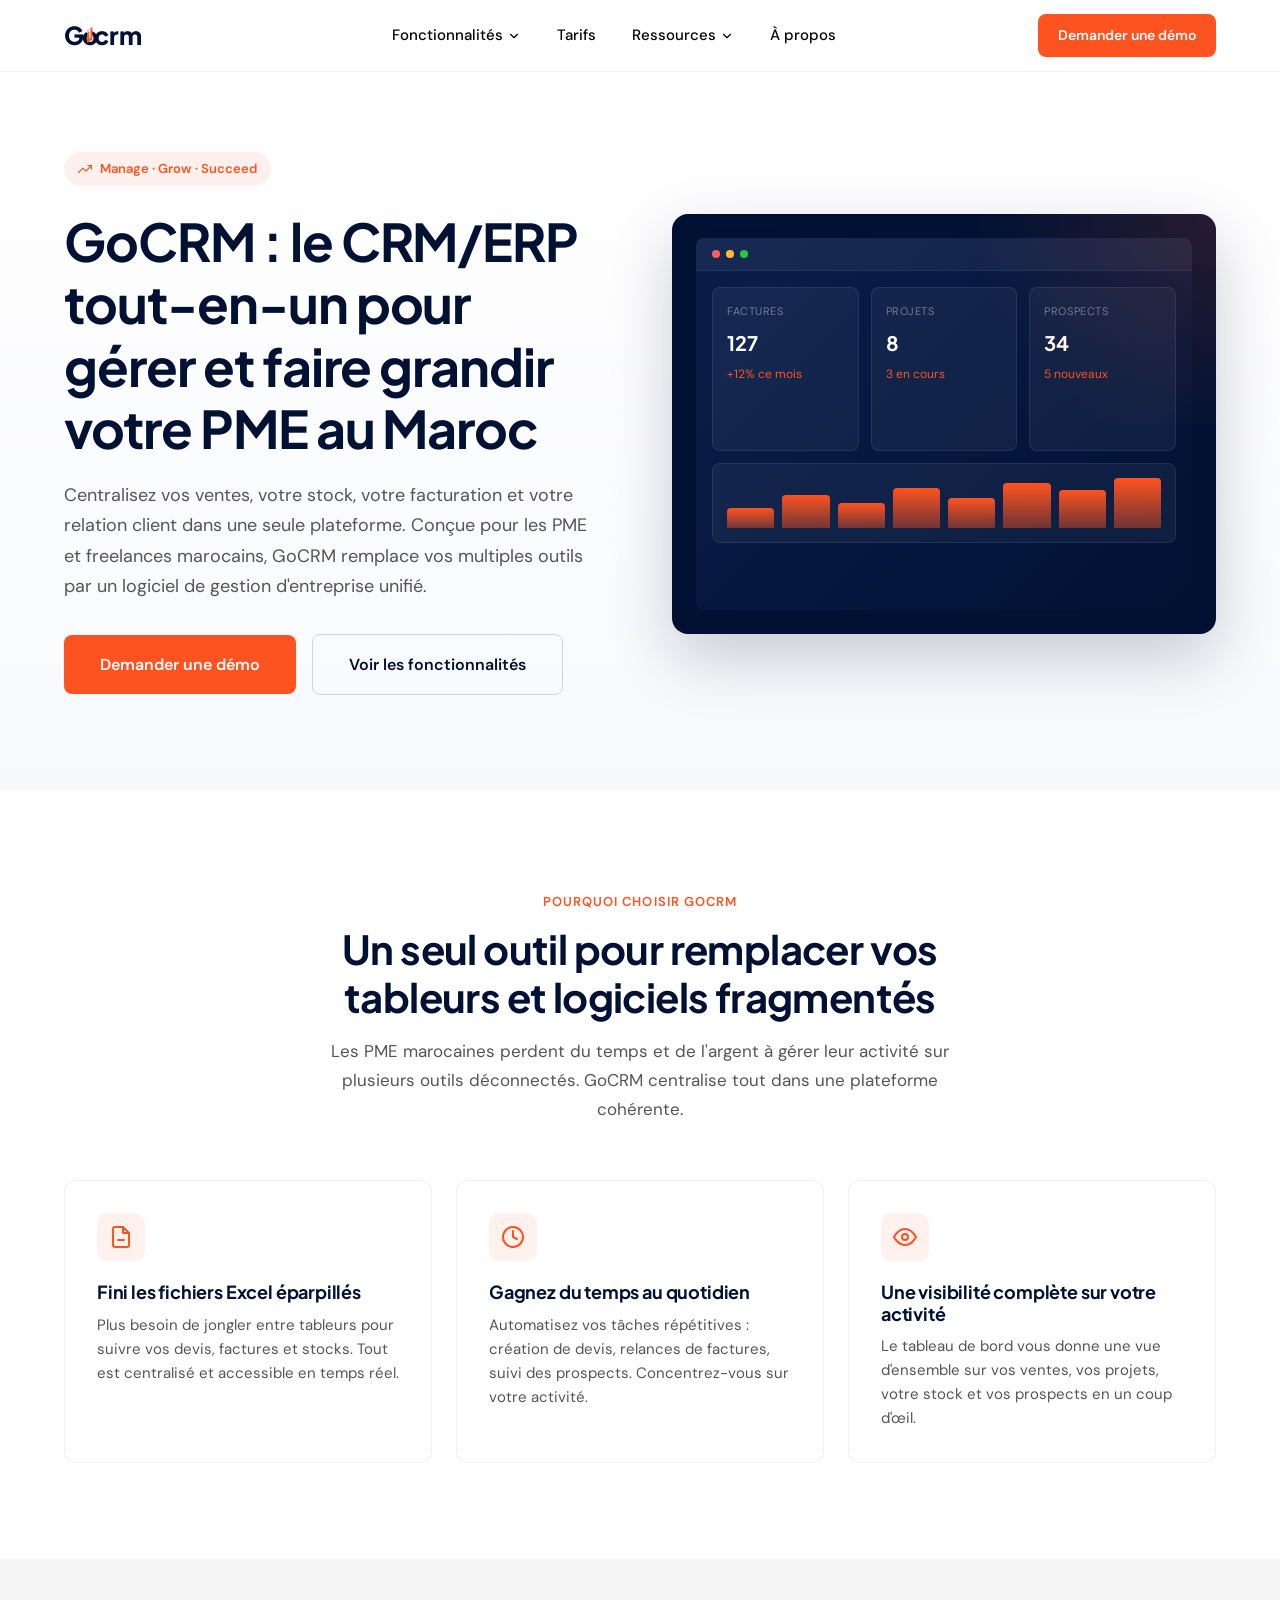
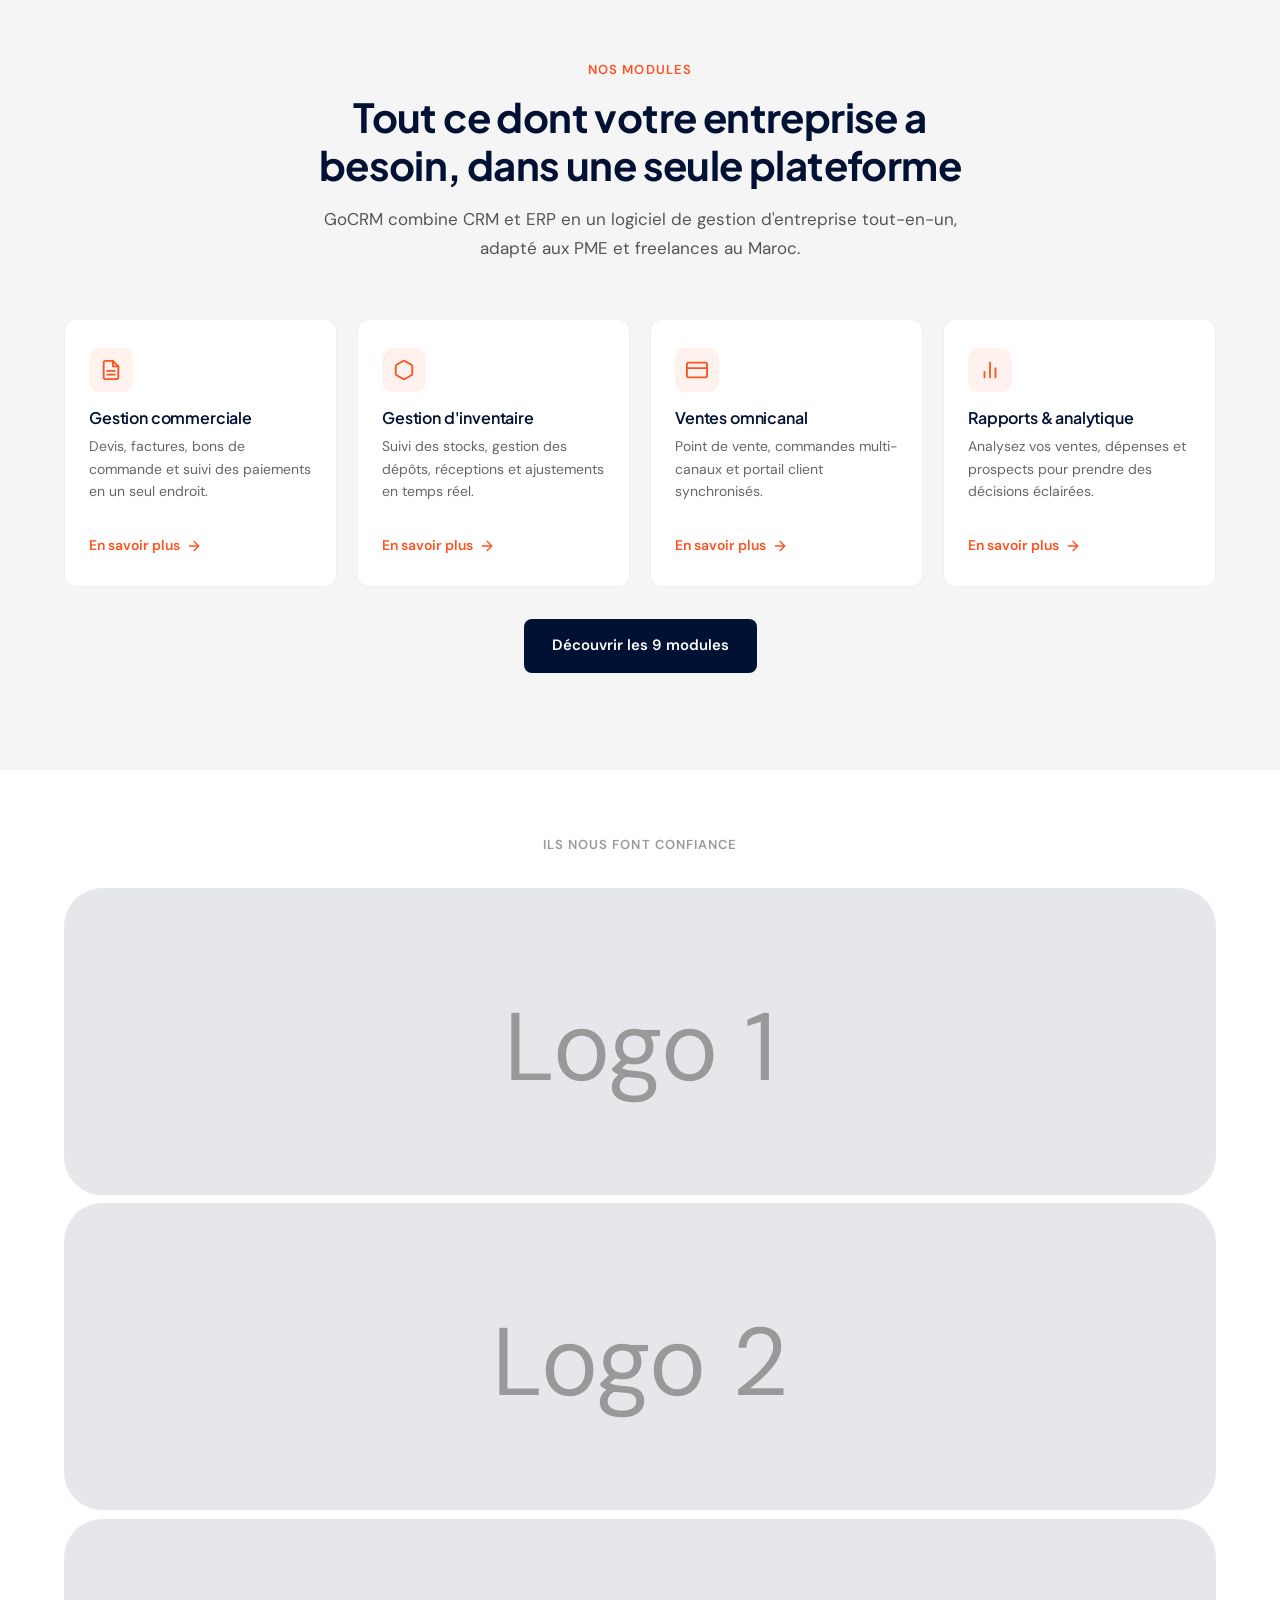
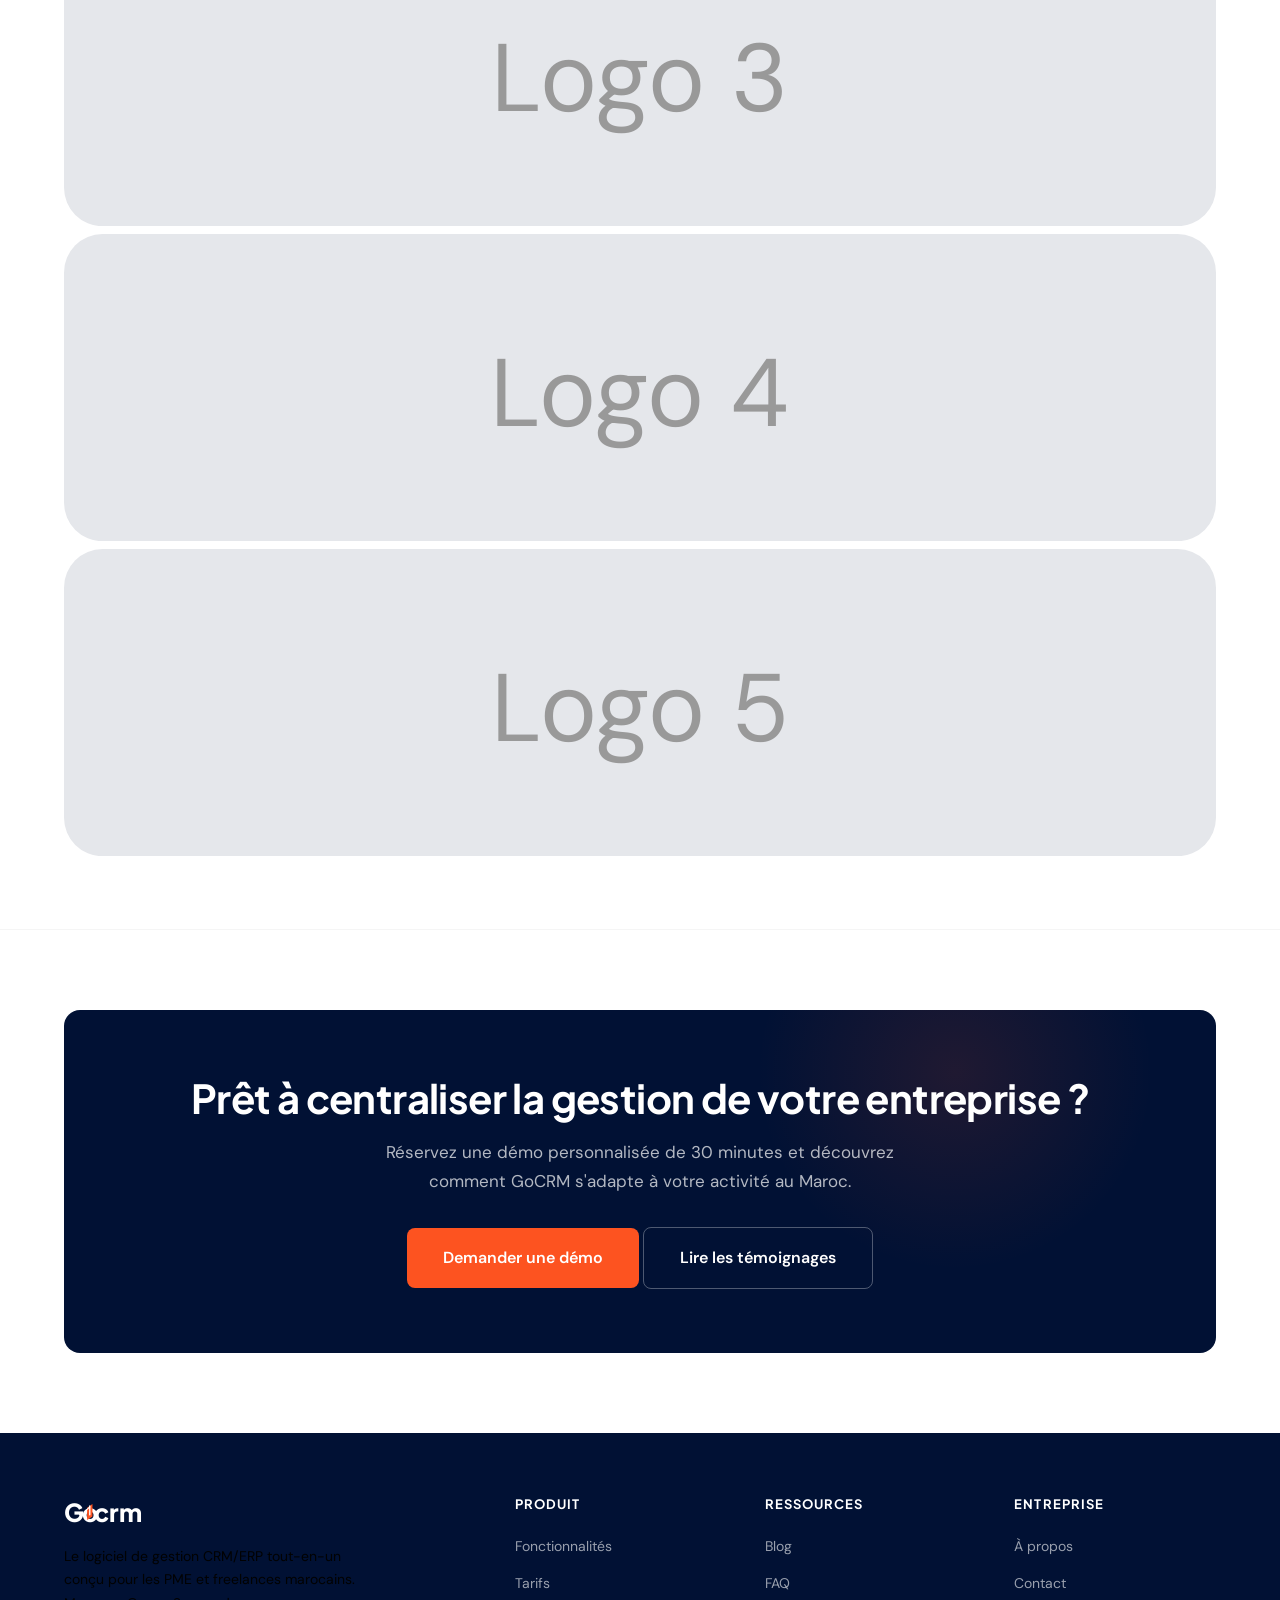
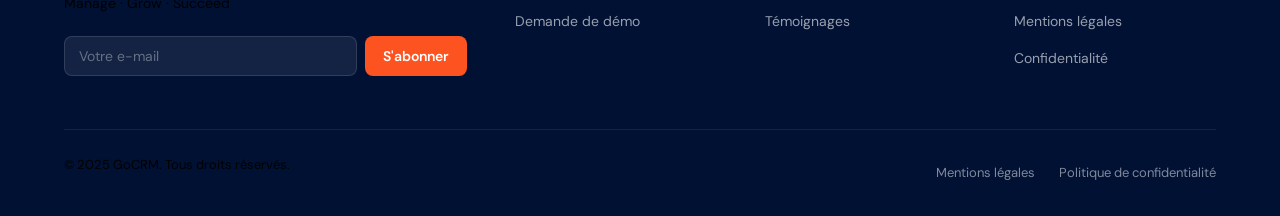
==== index.html @ c7e44ee4 "Create index.html" ====
<!DOCTYPE html>
<html lang="fr">
<head>
  <meta charset="UTF-8">
  <meta name="viewport" content="width=device-width, initial-scale=1.0">
  <title>GoCRM – Logiciel de gestion CRM/ERP tout-en-un pour PME au Maroc</title>
  <meta name="description" content="Centralisez ventes, stock, facturation et relation client avec GoCRM, la plateforme de gestion tout-en-un pensée pour les PME marocaines. Demandez votre démo.">
  <link rel="canonical" href="/">
  <link rel="preconnect" href="https://fonts.googleapis.com">
  <link rel="preconnect" href="https://fonts.gstatic.com" crossorigin>
  <link href="https://fonts.googleapis.com/css2?family=DM+Sans:ital,opsz,wght@0,9..40,300;0,9..40,400;0,9..40,500;0,9..40,600;0,9..40,700;1,9..40,400&family=Plus+Jakarta+Sans:wght@500;600;700;800&display=swap" rel="stylesheet">
  <link rel="stylesheet" href="style.css">
</head>
<body>

  <!-- Header -->
  <header class="header">
    <div class="container header__inner">
      <a href="index.html" class="header__logo" aria-label="GoCRM Accueil">
        <svg xmlns="http://www.w3.org/2000/svg" viewBox="0 0 160 36" fill="none" height="32">
          <text x="0" y="28" font-family="Plus Jakarta Sans, sans-serif" font-weight="800" font-size="28" fill="#011134">G</text>
          <text x="20" y="28" font-family="Plus Jakarta Sans, sans-serif" font-weight="800" font-size="28" fill="#011134">o</text>
          <path d="M26 12 L32 8 L32 22 L26 26 Z" fill="#FD5320"/>
          <path d="M29 10 L29 20" stroke="#ffffff" stroke-width="1.5" stroke-linecap="round"/>
          <path d="M26 14 L29 11" stroke="#ffffff" stroke-width="1.2" stroke-linecap="round"/>
          <text x="34" y="28" font-family="Plus Jakarta Sans, sans-serif" font-weight="800" font-size="28" fill="#011134">crm</text>
        </svg>
      </a>

      <nav class="header__nav" aria-label="Navigation principale">
        <div class="header__nav-item">
          <a href="fonctionnalites/index.html" class="header__nav-link">
            Fonctionnalités
            <svg xmlns="http://www.w3.org/2000/svg" viewBox="0 0 24 24" fill="none" stroke="currentColor" stroke-width="2" stroke-linecap="round" stroke-linejoin="round"><path d="M6 9l6 6 6-6"/></svg>
          </a>
          <div class="mega-menu">
            <div class="mega-menu__grid">
              <a href="fonctionnalites/tableau-de-bord.html" class="mega-menu__link">
                <div class="mega-menu__icon"><svg xmlns="http://www.w3.org/2000/svg" viewBox="0 0 24 24" fill="none" stroke="currentColor" stroke-width="2" stroke-linecap="round" stroke-linejoin="round"><rect x="3" y="3" width="7" height="7"/><rect x="14" y="3" width="7" height="7"/><rect x="3" y="14" width="7" height="7"/><rect x="14" y="14" width="7" height="7"/></svg></div>
                <div class="mega-menu__text"><strong>Tableau de bord</strong><span>Pilotez votre activité en temps réel</span></div>
              </a>
              <a href="fonctionnalites/gestion-commerciale.html" class="mega-menu__link">
                <div class="mega-menu__icon"><svg xmlns="http://www.w3.org/2000/svg" viewBox="0 0 24 24" fill="none" stroke="currentColor" stroke-width="2" stroke-linecap="round" stroke-linejoin="round"><path d="M14 2H6a2 2 0 0 0-2 2v16a2 2 0 0 0 2 2h12a2 2 0 0 0 2-2V8z"/><polyline points="14 2 14 8 20 8"/><line x1="16" y1="13" x2="8" y2="13"/><line x1="16" y1="17" x2="8" y2="17"/></svg></div>
                <div class="mega-menu__text"><strong>Gestion commerciale</strong><span>Devis, factures, bons de commande</span></div>
              </a>
              <a href="fonctionnalites/clients-abonnements.html" class="mega-menu__link">
                <div class="mega-menu__icon"><svg xmlns="http://www.w3.org/2000/svg" viewBox="0 0 24 24" fill="none" stroke="currentColor" stroke-width="2" stroke-linecap="round" stroke-linejoin="round"><path d="M17 21v-2a4 4 0 0 0-4-4H5a4 4 0 0 0-4 4v2"/><circle cx="9" cy="7" r="4"/><path d="M23 21v-2a4 4 0 0 0-3-3.87"/><path d="M16 3.13a4 4 0 0 1 0 7.75"/></svg></div>
                <div class="mega-menu__text"><strong>Clients & abonnements</strong><span>Fiches clients, contrats, récurrent</span></div>
              </a>
              <a href="fonctionnalites/projets-taches.html" class="mega-menu__link">
                <div class="mega-menu__icon"><svg xmlns="http://www.w3.org/2000/svg" viewBox="0 0 24 24" fill="none" stroke="currentColor" stroke-width="2" stroke-linecap="round" stroke-linejoin="round"><path d="M2 3h6a4 4 0 0 1 4 4v14a3 3 0 0 0-3-3H2z"/><path d="M22 3h-6a4 4 0 0 0-4 4v14a3 3 0 0 1 3-3h7z"/></svg></div>
                <div class="mega-menu__text"><strong>Projets & tâches</strong><span>Suivi d'avancement et attribution</span></div>
              </a>
              <a href="fonctionnalites/gestion-affiliation.html" class="mega-menu__link">
                <div class="mega-menu__icon"><svg xmlns="http://www.w3.org/2000/svg" viewBox="0 0 24 24" fill="none" stroke="currentColor" stroke-width="2" stroke-linecap="round" stroke-linejoin="round"><circle cx="12" cy="12" r="10"/><line x1="2" y1="12" x2="22" y2="12"/><path d="M12 2a15.3 15.3 0 0 1 4 10 15.3 15.3 0 0 1-4 10 15.3 15.3 0 0 1-4-10 15.3 15.3 0 0 1 4-10z"/></svg></div>
                <div class="mega-menu__text"><strong>Gestion affiliation</strong><span>Affiliés, commissions, paiements</span></div>
              </a>
              <a href="fonctionnalites/ventes-omnicanal.html" class="mega-menu__link">
                <div class="mega-menu__icon"><svg xmlns="http://www.w3.org/2000/svg" viewBox="0 0 24 24" fill="none" stroke="currentColor" stroke-width="2" stroke-linecap="round" stroke-linejoin="round"><rect x="1" y="4" width="22" height="16" rx="2" ry="2"/><line x1="1" y1="10" x2="23" y2="10"/></svg></div>
                <div class="mega-menu__text"><strong>Ventes omnicanal</strong><span>POS, portail client, commandes</span></div>
              </a>
              <a href="fonctionnalites/gestion-inventaire.html" class="mega-menu__link">
                <div class="mega-menu__icon"><svg xmlns="http://www.w3.org/2000/svg" viewBox="0 0 24 24" fill="none" stroke="currentColor" stroke-width="2" stroke-linecap="round" stroke-linejoin="round"><path d="M21 16V8a2 2 0 0 0-1-1.73l-7-4a2 2 0 0 0-2 0l-7 4A2 2 0 0 0 3 8v8a2 2 0 0 0 1 1.73l7 4a2 2 0 0 0 2 0l7-4A2 2 0 0 0 21 16z"/><polyline points="3.27 6.96 12 12.01 20.73 6.96"/><line x1="12" y1="22.08" x2="12" y2="12"/></svg></div>
                <div class="mega-menu__text"><strong>Gestion d'inventaire</strong><span>Stock, dépôts, réceptions</span></div>
              </a>
              <a href="fonctionnalites/rapports-analytique.html" class="mega-menu__link">
                <div class="mega-menu__icon"><svg xmlns="http://www.w3.org/2000/svg" viewBox="0 0 24 24" fill="none" stroke="currentColor" stroke-width="2" stroke-linecap="round" stroke-linejoin="round"><line x1="18" y1="20" x2="18" y2="10"/><line x1="12" y1="20" x2="12" y2="4"/><line x1="6" y1="20" x2="6" y2="14"/></svg></div>
                <div class="mega-menu__text"><strong>Rapports & analytique</strong><span>Ventes, dépenses, prospects</span></div>
              </a>
              <a href="fonctionnalites/support-prospects.html" class="mega-menu__link" style="grid-column: 1 / -1;">
                <div class="mega-menu__icon"><svg xmlns="http://www.w3.org/2000/svg" viewBox="0 0 24 24" fill="none" stroke="currentColor" stroke-width="2" stroke-linecap="round" stroke-linejoin="round"><path d="M21 15a2 2 0 0 1-2 2H7l-4 4V5a2 2 0 0 1 2-2h14a2 2 0 0 1 2 2z"/></svg></div>
                <div class="mega-menu__text"><strong>Support & prospects</strong><span>Leads, demandes de devis, tickets support</span></div>
              </a>
            </div>
            <div class="mega-menu__footer">
              <a href="fonctionnalites/index.html" class="btn btn--outline btn--sm">Voir toutes les fonctionnalités</a>
            </div>
          </div>
        </div>

        <a href="tarifs.html" class="header__nav-link">Tarifs</a>

        <div class="header__nav-item">
          <a href="blog/index.html" class="header__nav-link">
            Ressources
            <svg xmlns="http://www.w3.org/2000/svg" viewBox="0 0 24 24" fill="none" stroke="currentColor" stroke-width="2" stroke-linecap="round" stroke-linejoin="round"><path d="M6 9l6 6 6-6"/></svg>
          </a>
          <div class="dropdown-menu">
            <a href="blog/index.html" class="dropdown-menu__link">Blog</a>
            <a href="faq.html" class="dropdown-menu__link">FAQ</a>
            <a href="temoignages.html" class="dropdown-menu__link">Témoignages</a>
          </div>
        </div>

        <a href="a-propos.html" class="header__nav-link">À propos</a>
      </nav>

      <a href="demande-demo.html" class="btn btn--primary btn--sm header__cta">Demander une démo</a>

      <button class="mobile-toggle" aria-label="Ouvrir le menu">
        <svg xmlns="http://www.w3.org/2000/svg" width="24" height="24" viewBox="0 0 24 24" fill="none" stroke="currentColor" stroke-width="2" stroke-linecap="round" stroke-linejoin="round"><line x1="3" y1="6" x2="21" y2="6"/><line x1="3" y1="12" x2="21" y2="12"/><line x1="3" y1="18" x2="21" y2="18"/></svg>
      </button>
    </div>

    <!-- Mobile Menu -->
    <div class="mobile-menu">
      <a href="fonctionnalites/index.html" class="mobile-menu__link" data-submenu="mobile-fonctionnalites">
        Fonctionnalités
        <svg xmlns="http://www.w3.org/2000/svg" viewBox="0 0 24 24" fill="none" stroke="currentColor" stroke-width="2" stroke-linecap="round" stroke-linejoin="round"><path d="M6 9l6 6 6-6"/></svg>
      </a>
      <div class="mobile-submenu" id="mobile-fonctionnalites">
        <a href="fonctionnalites/tableau-de-bord.html" class="mobile-submenu__link">Tableau de bord</a>
        <a href="fonctionnalites/gestion-commerciale.html" class="mobile-submenu__link">Gestion commerciale</a>
        <a href="fonctionnalites/clients-abonnements.html" class="mobile-submenu__link">Clients & abonnements</a>
        <a href="fonctionnalites/projets-taches.html" class="mobile-submenu__link">Projets & tâches</a>
        <a href="fonctionnalites/gestion-affiliation.html" class="mobile-submenu__link">Gestion affiliation</a>
        <a href="fonctionnalites/ventes-omnicanal.html" class="mobile-submenu__link">Ventes omnicanal</a>
        <a href="fonctionnalites/gestion-inventaire.html" class="mobile-submenu__link">Gestion d'inventaire</a>
        <a href="fonctionnalites/rapports-analytique.html" class="mobile-submenu__link">Rapports & analytique</a>
        <a href="fonctionnalites/support-prospects.html" class="mobile-submenu__link">Support & prospects</a>
      </div>
      <a href="tarifs.html" class="mobile-menu__link">Tarifs</a>
      <a href="blog/index.html" class="mobile-menu__link">Blog</a>
      <a href="faq.html" class="mobile-menu__link">FAQ</a>
      <a href="temoignages.html" class="mobile-menu__link">Témoignages</a>
      <a href="a-propos.html" class="mobile-menu__link">À propos</a>
      <a href="contact.html" class="mobile-menu__link">Contact</a>
      <div class="mobile-menu__cta">
        <a href="demande-demo.html" class="btn btn--primary btn--lg" style="width:100%;">Demander une démo</a>
      </div>
    </div>
  </header>

  <main>
    <!-- Hero -->
    <section class="hero">
      <div class="container hero__inner">
        <div class="hero__content">
          <div class="hero__badge">
            <svg xmlns="http://www.w3.org/2000/svg" viewBox="0 0 24 24" fill="none" stroke="currentColor" stroke-width="2" stroke-linecap="round" stroke-linejoin="round"><polyline points="23 6 13.5 15.5 8.5 10.5 1 18"/><polyline points="17 6 23 6 23 12"/></svg>
            Manage · Grow · Succeed
          </div>
          <h1 class="hero__title">GoCRM : le CRM/ERP tout-en-un pour gérer et faire grandir votre PME au Maroc</h1>
          <p class="hero__desc">Centralisez vos ventes, votre stock, votre facturation et votre relation client dans une seule plateforme. Conçue pour les PME et freelances marocains, GoCRM remplace vos multiples outils par un logiciel de gestion d'entreprise unifié.</p>
          <div class="hero__actions">
            <a href="demande-demo.html" class="btn btn--primary btn--lg">Demander une démo</a>
            <a href="fonctionnalites/index.html" class="btn btn--outline btn--lg">Voir les fonctionnalités</a>
          </div>
        </div>
        <div class="hero__visual">
          <div class="hero__image-wrapper">
            <div class="hero__mockup">
              <div class="hero__mockup-bar">
                <span class="hero__mockup-dot"></span>
                <span class="hero__mockup-dot"></span>
                <span class="hero__mockup-dot"></span>
              </div>
              <div class="hero__mockup-content">
                <div class="hero__mockup-card">
                  <div class="hero__mockup-card-label">Factures</div>
                  <div class="hero__mockup-card-value">127</div>
                  <div class="hero__mockup-card-sub">+12% ce mois</div>
                </div>
                <div class="hero__mockup-card">
                  <div class="hero__mockup-card-label">Projets</div>
                  <div class="hero__mockup-card-value">8</div>
                  <div class="hero__mockup-card-sub">3 en cours</div>
                </div>
                <div class="hero__mockup-card">
                  <div class="hero__mockup-card-label">Prospects</div>
                  <div class="hero__mockup-card-value">34</div>
                  <div class="hero__mockup-card-sub">5 nouveaux</div>
                </div>
                <div class="hero__mockup-bar-chart">
                  <div class="hero__mockup-bar-item" style="height:40%"></div>
                  <div class="hero__mockup-bar-item" style="height:65%"></div>
                  <div class="hero__mockup-bar-item" style="height:50%"></div>
                  <div class="hero__mockup-bar-item" style="height:80%"></div>
                  <div class="hero__mockup-bar-item" style="height:60%"></div>
                  <div class="hero__mockup-bar-item" style="height:90%"></div>
                  <div class="hero__mockup-bar-item" style="height:75%"></div>
                  <div class="hero__mockup-bar-item" style="height:100%"></div>
                </div>
              </div>
            </div>
          </div>
        </div>
      </div>
    </section>

    <!-- Problèmes résolus -->
    <section class="problems section">
      <div class="container">
        <div class="section__header section__header--center">
          <span class="section__label">Pourquoi choisir GoCRM</span>
          <h2 class="section__title">Un seul outil pour remplacer vos tableurs et logiciels fragmentés</h2>
          <p class="section__desc">Les PME marocaines perdent du temps et de l'argent à gérer leur activité sur plusieurs outils déconnectés. GoCRM centralise tout dans une plateforme cohérente.</p>
        </div>
        <div class="problems__grid">
          <div class="problem-card">
            <div class="problem-card__icon">
              <svg xmlns="http://www.w3.org/2000/svg" viewBox="0 0 24 24" fill="none" stroke="currentColor" stroke-width="2" stroke-linecap="round" stroke-linejoin="round"><path d="M14 2H6a2 2 0 0 0-2 2v16a2 2 0 0 0 2 2h12a2 2 0 0 0 2-2V8z"/><polyline points="14 2 14 8 20 8"/><line x1="9" y1="15" x2="15" y2="15"/></svg>
            </div>
            <h3 class="problem-card__title">Fini les fichiers Excel éparpillés</h3>
            <p class="problem-card__text">Plus besoin de jongler entre tableurs pour suivre vos devis, factures et stocks. Tout est centralisé et accessible en temps réel.</p>
          </div>
          <div class="problem-card">
            <div class="problem-card__icon">
              <svg xmlns="http://www.w3.org/2000/svg" viewBox="0 0 24 24" fill="none" stroke="currentColor" stroke-width="2" stroke-linecap="round" stroke-linejoin="round"><circle cx="12" cy="12" r="10"/><polyline points="12 6 12 12 16 14"/></svg>
            </div>
            <h3 class="problem-card__title">Gagnez du temps au quotidien</h3>
            <p class="problem-card__text">Automatisez vos tâches répétitives : création de devis, relances de factures, suivi des prospects. Concentrez-vous sur votre activité.</p>
          </div>
          <div class="problem-card">
            <div class="problem-card__icon">
              <svg xmlns="http://www.w3.org/2000/svg" viewBox="0 0 24 24" fill="none" stroke="currentColor" stroke-width="2" stroke-linecap="round" stroke-linejoin="round"><path d="M1 12s4-8 11-8 11 8 11 8-4 8-11 8-11-8-11-8z"/><circle cx="12" cy="12" r="3"/></svg>
            </div>
            <h3 class="problem-card__title">Une visibilité complète sur votre activité</h3>
            <p class="problem-card__text">Le tableau de bord vous donne une vue d'ensemble sur vos ventes, vos projets, votre stock et vos prospects en un coup d'œil.</p>
          </div>
        </div>
      </div>
    </section>

    <!-- Modules en un coup d'œil -->
    <section class="section section--alt">
      <div class="container">
        <div class="section__header section__header--center">
          <span class="section__label">Nos modules</span>
          <h2 class="section__title">Tout ce dont votre entreprise a besoin, dans une seule plateforme</h2>
          <p class="section__desc">GoCRM combine CRM et ERP en un logiciel de gestion d'entreprise tout-en-un, adapté aux PME et freelances au Maroc.</p>
        </div>
        <div class="modules-preview__grid">
          <a href="fonctionnalites/gestion-commerciale.html" class="module-card">
            <div class="module-card__icon">
              <svg xmlns="http://www.w3.org/2000/svg" viewBox="0 0 24 24" fill="none" stroke="currentColor" stroke-width="2" stroke-linecap="round" stroke-linejoin="round"><path d="M14 2H6a2 2 0 0 0-2 2v16a2 2 0 0 0 2 2h12a2 2 0 0 0 2-2V8z"/><polyline points="14 2 14 8 20 8"/><line x1="16" y1="13" x2="8" y2="13"/><line x1="16" y1="17" x2="8" y2="17"/></svg>
            </div>
            <h3 class="module-card__title">Gestion commerciale</h3>
            <p class="module-card__text">Devis, factures, bons de commande et suivi des paiements en un seul endroit.</p>
            <span class="module-card__link">En savoir plus <svg xmlns="http://www.w3.org/2000/svg" viewBox="0 0 24 24" fill="none" stroke="currentColor" stroke-width="2" stroke-linecap="round" stroke-linejoin="round"><line x1="5" y1="12" x2="19" y2="12"/><polyline points="12 5 19 12 12 19"/></svg></span>
          </a>
          <a href="fonctionnalites/gestion-inventaire.html" class="module-card">
            <div class="module-card__icon">
              <svg xmlns="http://www.w3.org/2000/svg" viewBox="0 0 24 24" fill="none" stroke="currentColor" stroke-width="2" stroke-linecap="round" stroke-linejoin="round"><path d="M21 16V8a2 2 0 0 0-1-1.73l-7-4a2 2 0 0 0-2 0l-7 4A2 2 0 0 0 3 8v8a2 2 0 0 0 1 1.73l7 4a2 2 0 0 0 2 0l7-4A2 2 0 0 0 21 16z"/></svg>
            </div>
            <h3 class="module-card__title">Gestion d'inventaire</h3>
            <p class="module-card__text">Suivi des stocks, gestion des dépôts, réceptions et ajustements en temps réel.</p>
            <span class="module-card__link">En savoir plus <svg xmlns="http://www.w3.org/2000/svg" viewBox="0 0 24 24" fill="none" stroke="currentColor" stroke-width="2" stroke-linecap="round" stroke-linejoin="round"><line x1="5" y1="12" x2="19" y2="12"/><polyline points="12 5 19 12 12 19"/></svg></span>
          </a>
          <a href="fonctionnalites/ventes-omnicanal.html" class="module-card">
            <div class="module-card__icon">
              <svg xmlns="http://www.w3.org/2000/svg" viewBox="0 0 24 24" fill="none" stroke="currentColor" stroke-width="2" stroke-linecap="round" stroke-linejoin="round"><rect x="1" y="4" width="22" height="16" rx="2" ry="2"/><line x1="1" y1="10" x2="23" y2="10"/></svg>
            </div>
            <h3 class="module-card__title">Ventes omnicanal</h3>
            <p class="module-card__text">Point de vente, commandes multi-canaux et portail client synchronisés.</p>
            <span class="module-card__link">En savoir plus <svg xmlns="http://www.w3.org/2000/svg" viewBox="0 0 24 24" fill="none" stroke="currentColor" stroke-width="2" stroke-linecap="round" stroke-linejoin="round"><line x1="5" y1="12" x2="19" y2="12"/><polyline points="12 5 19 12 12 19"/></svg></span>
          </a>
          <a href="fonctionnalites/rapports-analytique.html" class="module-card">
            <div class="module-card__icon">
              <svg xmlns="http://www.w3.org/2000/svg" viewBox="0 0 24 24" fill="none" stroke="currentColor" stroke-width="2" stroke-linecap="round" stroke-linejoin="round"><line x1="18" y1="20" x2="18" y2="10"/><line x1="12" y1="20" x2="12" y2="4"/><line x1="6" y1="20" x2="6" y2="14"/></svg>
            </div>
            <h3 class="module-card__title">Rapports & analytique</h3>
            <p class="module-card__text">Analysez vos ventes, dépenses et prospects pour prendre des décisions éclairées.</p>
            <span class="module-card__link">En savoir plus <svg xmlns="http://www.w3.org/2000/svg" viewBox="0 0 24 24" fill="none" stroke="currentColor" stroke-width="2" stroke-linecap="round" stroke-linejoin="round"><line x1="5" y1="12" x2="19" y2="12"/><polyline points="12 5 19 12 12 19"/></svg></span>
          </a>
        </div>
        <div class="text-center mt-32">
          <a href="fonctionnalites/index.html" class="btn btn--secondary">Découvrir les 9 modules</a>
        </div>
      </div>
    </section>

    <!-- Preuve sociale -->
    <!-- ATTENTION : Logos clients à remplacer par les vrais logos une fois fournis par le client -->
    <section class="social-proof">
      <div class="container">
        <p class="social-proof__label">Ils nous font confiance</p>
        <div class="social-proof__logos">
          <!-- Placeholders en attente de logos clients validés -->
          <svg class="social-proof__logo" xmlns="http://www.w3.org/2000/svg" viewBox="0 0 120 32" fill="none"><rect width="120" height="32" rx="4" fill="#e5e7eb"/><text x="60" y="20" text-anchor="middle" font-size="10" fill="#999">Logo 1</text></svg>
          <svg class="social-proof__logo" xmlns="http://www.w3.org/2000/svg" viewBox="0 0 120 32" fill="none"><rect width="120" height="32" rx="4" fill="#e5e7eb"/><text x="60" y="20" text-anchor="middle" font-size="10" fill="#999">Logo 2</text></svg>
          <svg class="social-proof__logo" xmlns="http://www.w3.org/2000/svg" viewBox="0 0 120 32" fill="none"><rect width="120" height="32" rx="4" fill="#e5e7eb"/><text x="60" y="20" text-anchor="middle" font-size="10" fill="#999">Logo 3</text></svg>
          <svg class="social-proof__logo" xmlns="http://www.w3.org/2000/svg" viewBox="0 0 120 32" fill="none"><rect width="120" height="32" rx="4" fill="#e5e7eb"/><text x="60" y="20" text-anchor="middle" font-size="10" fill="#999">Logo 4</text></svg>
          <svg class="social-proof__logo" xmlns="http://www.w3.org/2000/svg" viewBox="0 0 120 32" fill="none"><rect width="120" height="32" rx="4" fill="#e5e7eb"/><text x="60" y="20" text-anchor="middle" font-size="10" fill="#999">Logo 5</text></svg>
        </div>
      </div>
    </section>

    <!-- CTA Final -->
    <section class="cta-banner section">
      <div class="container">
        <div class="cta-banner__inner">
          <h2 class="cta-banner__title">Prêt à centraliser la gestion de votre entreprise ?</h2>
          <p class="cta-banner__desc">Réservez une démo personnalisée de 30 minutes et découvrez comment GoCRM s'adapte à votre activité au Maroc.</p>
          <div class="cta-banner__actions">
            <a href="demande-demo.html" class="btn btn--primary btn--lg">Demander une démo</a>
            <a href="temoignages.html" class="btn btn--outline-white btn--lg">Lire les témoignages</a>
          </div>
        </div>
      </div>
    </section>
  </main>

  <!-- Footer -->
  <footer class="footer">
    <div class="container">
      <div class="footer__grid">
        <div>
          <a href="index.html" class="header__logo" aria-label="GoCRM Accueil">
            <svg xmlns="http://www.w3.org/2000/svg" viewBox="0 0 160 36" fill="none" height="28">
              <text x="0" y="28" font-family="Plus Jakarta Sans, sans-serif" font-weight="800" font-size="28" fill="#ffffff">G</text>
              <text x="20" y="28" font-family="Plus Jakarta Sans, sans-serif" font-weight="800" font-size="28" fill="#ffffff">o</text>
              <path d="M26 12 L32 8 L32 22 L26 26 Z" fill="#FD5320"/>
              <path d="M29 10 L29 20" stroke="#ffffff" stroke-width="1.5" stroke-linecap="round"/>
              <path d="M26 14 L29 11" stroke="#ffffff" stroke-width="1.2" stroke-linecap="round"/>
              <text x="34" y="28" font-family="Plus Jakarta Sans, sans-serif" font-weight="800" font-size="28" fill="#ffffff">crm</text>
            </svg>
          </a>
          <p class="footer__brand-desc">Le logiciel de gestion CRM/ERP tout-en-un conçu pour les PME et freelances marocains. Manage · Grow · Succeed</p>
          <div class="newsletter">
            <form class="newsletter__form">
              <input type="email" class="newsletter__input" placeholder="Votre e-mail" aria-label="Adresse e-mail pour la newsletter">
              <button type="submit" class="newsletter__btn">S'abonner</button>
            </form>
          </div>
        </div>
        <div>
          <h4 class="footer__heading">Produit</h4>
          <ul class="footer__links">
            <li><a href="fonctionnalites/index.html">Fonctionnalités</a></li>
            <li><a href="tarifs.html">Tarifs</a></li>
            <li><a href="demande-demo.html">Demande de démo</a></li>
          </ul>
        </div>
        <div>
          <h4 class="footer__heading">Ressources</h4>
          <ul class="footer__links">
            <li><a href="blog/index.html">Blog</a></li>
            <li><a href="faq.html">FAQ</a></li>
            <li><a href="temoignages.html">Témoignages</a></li>
          </ul>
        </div>
        <div>
          <h4 class="footer__heading">Entreprise</h4>
          <ul class="footer__links">
            <li><a href="a-propos.html">À propos</a></li>
            <li><a href="contact.html">Contact</a></li>
            <li><a href="mentions-legales.html">Mentions légales</a></li>
            <li><a href="politique-de-confidentialite.html">Confidentialité</a></li>
          </ul>
        </div>
      </div>
      <div class="footer__bottom">
        <p>&copy; 2025 GoCRM. Tous droits réservés.</p>
        <div class="footer__legal">
          <a href="mentions-legales.html">Mentions légales</a>
          <a href="politique-de-confidentialite.html">Politique de confidentialité</a>
        </div>
      </div>
    </div>
  </footer>

  <script src="script.js"></script>
</body>
</html>
---- style.css ----
/* =============================================
   GoCRM — Design System & Styles
   Palette : #FD5320 (orange) · #011134 (bleu marine) · #020202 (noir) · #F5F5F5 (gris clair)
   Typographie : Plus Jakarta Sans (titres) · DM Sans (corps)
   ============================================= */

/* --- Reset & Base --- */
*, *::before, *::after {
  margin: 0;
  padding: 0;
  box-sizing: border-box;
}

html {
  scroll-behavior: smooth;
  -webkit-text-size-adjust: 100%;
}

body {
  font-family: 'DM Sans', sans-serif;
  font-size: 16px;
  line-height: 1.7;
  color: #020202;
  background-color: #ffffff;
  -webkit-font-smoothing: antialiased;
  -moz-osx-font-smoothing: grayscale;
}

img {
  max-width: 100%;
  height: auto;
  display: block;
}

a {
  color: inherit;
  text-decoration: none;
  transition: color 0.2s ease;
}

ul, ol {
  list-style: none;
}

button, input, textarea, select {
  font-family: inherit;
  font-size: inherit;
  border: none;
  outline: none;
  background: none;
}

button {
  cursor: pointer;
}

/* --- Typography --- */
h1, h2, h3, h4, h5, h6 {
  font-family: 'Plus Jakarta Sans', sans-serif;
  font-weight: 700;
  line-height: 1.2;
  color: #011134;
}

h1 { font-size: clamp(2rem, 4.5vw, 3.25rem); letter-spacing: -0.02em; }
h2 { font-size: clamp(1.625rem, 3.5vw, 2.5rem); letter-spacing: -0.015em; }
h3 { font-size: clamp(1.25rem, 2.5vw, 1.625rem); letter-spacing: -0.01em; }
h4 { font-size: 1.125rem; }

p {
  margin-bottom: 1rem;
  color: #020202;
}

p:last-child {
  margin-bottom: 0;
}

/* --- Layout --- */
.container {
  max-width: 1200px;
  margin: 0 auto;
  padding: 0 24px;
}

.section {
  padding: 96px 0;
}

.section--alt {
  background-color: #F5F5F5;
}

.section--dark {
  background-color: #011134;
  color: #ffffff;
}

.section--dark h2,
.section--dark h3,
.section--dark h4 {
  color: #ffffff;
}

.section--dark p {
  color: rgba(255,255,255,0.8);
}

.section__header {
  max-width: 680px;
  margin-bottom: 56px;
}

.section__header--center {
  margin-left: auto;
  margin-right: auto;
  text-align: center;
}

.section__label {
  display: inline-block;
  font-family: 'DM Sans', sans-serif;
  font-size: 0.8125rem;
  font-weight: 600;
  text-transform: uppercase;
  letter-spacing: 0.08em;
  color: #FD5320;
  margin-bottom: 12px;
}

.section__title {
  margin-bottom: 16px;
}

.section__desc {
  font-size: 1.0625rem;
  color: #555;
  line-height: 1.7;
}

.section--dark .section__desc {
  color: rgba(255,255,255,0.7);
}

/* --- Buttons --- */
.btn {
  display: inline-flex;
  align-items: center;
  justify-content: center;
  gap: 8px;
  padding: 14px 28px;
  font-family: 'DM Sans', sans-serif;
  font-size: 0.9375rem;
  font-weight: 600;
  border-radius: 8px;
  transition: all 0.25s ease;
  white-space: nowrap;
}

.btn--primary {
  background-color: #FD5320;
  color: #ffffff;
}

.btn--primary:hover {
  background-color: #e04a1a;
  transform: translateY(-1px);
  box-shadow: 0 4px 16px rgba(253, 83, 32, 0.3);
}

.btn--secondary {
  background-color: #011134;
  color: #ffffff;
}

.btn--secondary:hover {
  background-color: #021a4a;
  transform: translateY(-1px);
  box-shadow: 0 4px 16px rgba(1, 17, 52, 0.3);
}

.btn--outline {
  background-color: transparent;
  color: #011134;
  border: 1.5px solid #d1d5db;
}

.btn--outline:hover {
  border-color: #011134;
  background-color: #011134;
  color: #ffffff;
}

.btn--outline-white {
  background-color: transparent;
  color: #ffffff;
  border: 1.5px solid rgba(255,255,255,0.3);
}

.btn--outline-white:hover {
  border-color: #ffffff;
  background-color: #ffffff;
  color: #011134;
}

.btn--sm {
  padding: 10px 20px;
  font-size: 0.875rem;
}

.btn--lg {
  padding: 16px 36px;
  font-size: 1rem;
}

/* --- Header --- */
.header {
  position: sticky;
  top: 0;
  z-index: 1000;
  background-color: rgba(255,255,255,0.97);
  backdrop-filter: blur(12px);
  -webkit-backdrop-filter: blur(12px);
  border-bottom: 1px solid rgba(0,0,0,0.06);
  height: 72px;
}

.header__inner {
  display: flex;
  align-items: center;
  justify-content: space-between;
  height: 100%;
}

.header__logo {
  display: flex;
  align-items: center;
  flex-shrink: 0;
}

.header__logo svg {
  height: 32px;
  width: auto;
}

.header__nav {
  display: flex;
  align-items: center;
  gap: 4px;
}

.header__nav-item {
  position: relative;
}

.header__nav-link {
  display: flex;
  align-items: center;
  gap: 4px;
  padding: 8px 16px;
  font-size: 0.9375rem;
  font-weight: 500;
  color: #020202;
  border-radius: 8px;
  transition: all 0.2s ease;
}

.header__nav-link:hover {
  background-color: #F5F5F5;
  color: #011134;
}

.header__nav-link svg {
  width: 14px;
  height: 14px;
  transition: transform 0.2s ease;
}

.header__nav-item:hover .header__nav-link svg {
  transform: rotate(180deg);
}

.header__cta {
  margin-left: 16px;
}

/* Mega Menu */
.mega-menu {
  position: absolute;
  top: calc(100% + 8px);
  left: 50%;
  transform: translateX(-50%) translateY(8px);
  opacity: 0;
  visibility: hidden;
  background: #ffffff;
  border: 1px solid rgba(0,0,0,0.08);
  border-radius: 12px;
  box-shadow: 0 16px 48px rgba(0,0,0,0.1);
  padding: 24px;
  min-width: 560px;
  transition: all 0.25s ease;
  pointer-events: none;
}

.header__nav-item:hover .mega-menu {
  opacity: 1;
  visibility: visible;
  transform: translateX(-50%) translateY(0);
  pointer-events: auto;
}

.mega-menu__grid {
  display: grid;
  grid-template-columns: 1fr 1fr;
  gap: 4px;
}

.mega-menu__link {
  display: flex;
  align-items: flex-start;
  gap: 12px;
  padding: 12px;
  border-radius: 8px;
  transition: background-color 0.2s ease;
}

.mega-menu__link:hover {
  background-color: #F5F5F5;
}

.mega-menu__icon {
  width: 40px;
  height: 40px;
  border-radius: 8px;
  background-color: rgba(253, 83, 32, 0.08);
  display: flex;
  align-items: center;
  justify-content: center;
  flex-shrink: 0;
  color: #FD5320;
}

.mega-menu__icon svg {
  width: 20px;
  height: 20px;
}

.mega-menu__text strong {
  display: block;
  font-size: 0.875rem;
  font-weight: 600;
  color: #011134;
  margin-bottom: 2px;
}

.mega-menu__text span {
  font-size: 0.8125rem;
  color: #666;
  line-height: 1.4;
}

.mega-menu__footer {
  margin-top: 16px;
  padding-top: 16px;
  border-top: 1px solid rgba(0,0,0,0.06);
  text-align: center;
}

/* Dropdown simple */
.dropdown-menu {
  position: absolute;
  top: calc(100% + 8px);
  left: 50%;
  transform: translateX(-50%) translateY(8px);
  opacity: 0;
  visibility: hidden;
  background: #ffffff;
  border: 1px solid rgba(0,0,0,0.08);
  border-radius: 10px;
  box-shadow: 0 12px 32px rgba(0,0,0,0.1);
  padding: 8px;
  min-width: 200px;
  transition: all 0.25s ease;
  pointer-events: none;
}

.header__nav-item:hover .dropdown-menu {
  opacity: 1;
  visibility: visible;
  transform: translateX(-50%) translateY(0);
  pointer-events: auto;
}

.dropdown-menu__link {
  display: block;
  padding: 10px 16px;
  font-size: 0.875rem;
  font-weight: 500;
  color: #020202;
  border-radius: 6px;
  transition: background-color 0.2s ease;
}

.dropdown-menu__link:hover {
  background-color: #F5F5F5;
  color: #011134;
}

/* Mobile Menu */
.mobile-toggle {
  display: none;
  width: 40px;
  height: 40px;
  align-items: center;
  justify-content: center;
  border-radius: 8px;
  color: #011134;
}

.mobile-toggle svg {
  width: 24px;
  height: 24px;
}

.mobile-menu {
  display: none;
  position: fixed;
  top: 72px;
  left: 0;
  right: 0;
  bottom: 0;
  background: #ffffff;
  z-index: 999;
  overflow-y: auto;
  padding: 24px;
}

.mobile-menu.active {
  display: block;
}

.mobile-menu__link {
  display: flex;
  align-items: center;
  justify-content: space-between;
  padding: 14px 0;
  font-size: 1rem;
  font-weight: 600;
  color: #011134;
  border-bottom: 1px solid rgba(0,0,0,0.06);
}

.mobile-menu__link svg {
  width: 18px;
  height: 18px;
  transition: transform 0.2s ease;
}

.mobile-menu__link.active svg {
  transform: rotate(180deg);
}

.mobile-submenu {
  display: none;
  padding: 8px 0 16px 0;
}

.mobile-submenu.active {
  display: block;
}

.mobile-submenu__link {
  display: block;
  padding: 10px 16px;
  font-size: 0.9375rem;
  font-weight: 500;
  color: #020202;
  border-radius: 8px;
  transition: background-color 0.2s ease;
}

.mobile-submenu__link:hover {
  background-color: #F5F5F5;
}

.mobile-menu__cta {
  margin-top: 24px;
}

/* --- Hero --- */
.hero {
  padding: 80px 0 96px;
  background: linear-gradient(180deg, #ffffff 0%, #f8f9fc 100%);
}

.hero__inner {
  display: grid;
  grid-template-columns: 1fr 1fr;
  gap: 64px;
  align-items: center;
}

.hero__content {
  max-width: 560px;
}

.hero__badge {
  display: inline-flex;
  align-items: center;
  gap: 8px;
  padding: 6px 14px;
  background-color: rgba(253, 83, 32, 0.08);
  border-radius: 100px;
  font-size: 0.8125rem;
  font-weight: 600;
  color: #FD5320;
  margin-bottom: 24px;
}

.hero__badge svg {
  width: 14px;
  height: 14px;
}

.hero__title {
  margin-bottom: 20px;
}

.hero__desc {
  font-size: 1.125rem;
  color: #555;
  margin-bottom: 32px;
  line-height: 1.7;
}

.hero__actions {
  display: flex;
  align-items: center;
  gap: 16px;
  flex-wrap: wrap;
}

.hero__visual {
  position: relative;
}

.hero__image-wrapper {
  background: #011134;
  border-radius: 16px;
  padding: 24px;
  box-shadow: 0 24px 64px rgba(1, 17, 52, 0.2);
  position: relative;
  overflow: hidden;
}

.hero__image-wrapper::before {
  content: '';
  position: absolute;
  top: -50%;
  right: -50%;
  width: 100%;
  height: 100%;
  background: radial-gradient(circle, rgba(253,83,32,0.15) 0%, transparent 70%);
  pointer-events: none;
}

.hero__mockup {
  border-radius: 8px;
  width: 100%;
  aspect-ratio: 4/3;
  background: linear-gradient(135deg, #0a1e4a 0%, #011134 100%);
  display: flex;
  flex-direction: column;
  overflow: hidden;
}

.hero__mockup-bar {
  display: flex;
  align-items: center;
  gap: 6px;
  padding: 12px 16px;
  background: rgba(255,255,255,0.05);
  border-bottom: 1px solid rgba(255,255,255,0.06);
}

.hero__mockup-dot {
  width: 8px;
  height: 8px;
  border-radius: 50%;
  background: rgba(255,255,255,0.15);
}

.hero__mockup-dot:nth-child(1) { background: #ff5f57; }
.hero__mockup-dot:nth-child(2) { background: #ffbd2e; }
.hero__mockup-dot:nth-child(3) { background: #28c840; }

.hero__mockup-content {
  flex: 1;
  padding: 16px;
  display: grid;
  grid-template-columns: 1fr 1fr 1fr;
  gap: 12px;
}

.hero__mockup-card {
  background: rgba(255,255,255,0.05);
  border: 1px solid rgba(255,255,255,0.08);
  border-radius: 8px;
  padding: 14px;
}

.hero__mockup-card-label {
  font-size: 0.6875rem;
  color: rgba(255,255,255,0.4);
  margin-bottom: 6px;
  text-transform: uppercase;
  letter-spacing: 0.05em;
}

.hero__mockup-card-value {
  font-family: 'Plus Jakarta Sans', sans-serif;
  font-size: 1.25rem;
  font-weight: 700;
  color: #ffffff;
}

.hero__mockup-card-sub {
  font-size: 0.75rem;
  color: #FD5320;
  margin-top: 4px;
}

.hero__mockup-bar-chart {
  grid-column: 1 / -1;
  display: flex;
  align-items: flex-end;
  gap: 8px;
  padding: 14px;
  background: rgba(255,255,255,0.05);
  border: 1px solid rgba(255,255,255,0.08);
  border-radius: 8px;
  height: 80px;
}

.hero__mockup-bar-item {
  flex: 1;
  border-radius: 4px 4px 0 0;
  background: linear-gradient(180deg, #FD5320 0%, rgba(253,83,32,0.4) 100%);
  min-height: 12px;
}

/* Hero pages internes */
.hero--page {
  padding: 64px 0 80px;
  background: linear-gradient(180deg, #ffffff 0%, #f8f9fc 100%);
}

.hero--page .hero__content {
  max-width: 100%;
}

.hero--page .hero__title {
  max-width: 720px;
}

.hero--page .hero__desc {
  max-width: 600px;
}

.hero__breadcrumb {
  display: flex;
  align-items: center;
  gap: 8px;
  font-size: 0.875rem;
  color: #666;
  margin-bottom: 20px;
}

.hero__breadcrumb a {
  color: #666;
  transition: color 0.2s ease;
}

.hero__breadcrumb a:hover {
  color: #FD5320;
}

.hero__breadcrumb svg {
  width: 14px;
  height: 14px;
  color: #999;
}

/* --- Problem Cards --- */
.problems {
  padding: 96px 0;
}

.problems__grid {
  display: grid;
  grid-template-columns: repeat(3, 1fr);
  gap: 24px;
}

.problem-card {
  padding: 32px;
  border-radius: 12px;
  border: 1px solid rgba(0,0,0,0.06);
  background: #ffffff;
  transition: all 0.3s ease;
}

.problem-card:hover {
  border-color: rgba(253, 83, 32, 0.2);
  box-shadow: 0 8px 24px rgba(0,0,0,0.06);
  transform: translateY(-2px);
}

.problem-card__icon {
  width: 48px;
  height: 48px;
  border-radius: 10px;
  background-color: rgba(253, 83, 32, 0.08);
  display: flex;
  align-items: center;
  justify-content: center;
  color: #FD5320;
  margin-bottom: 20px;
}

.problem-card__icon svg {
  width: 24px;
  height: 24px;
}

.problem-card__title {
  font-size: 1.125rem;
  margin-bottom: 10px;
}

.problem-card__text {
  font-size: 0.9375rem;
  color: #555;
  line-height: 1.6;
}

/* --- Modules Preview --- */
.modules-preview__grid {
  display: grid;
  grid-template-columns: repeat(4, 1fr);
  gap: 20px;
}

.module-card {
  padding: 28px 24px;
  border-radius: 12px;
  border: 1px solid rgba(0,0,0,0.06);
  background: #ffffff;
  transition: all 0.3s ease;
  display: flex;
  flex-direction: column;
}

.module-card:hover {
  border-color: rgba(253, 83, 32, 0.2);
  box-shadow: 0 8px 24px rgba(0,0,0,0.06);
  transform: translateY(-2px);
}

.module-card__icon {
  width: 44px;
  height: 44px;
  border-radius: 10px;
  background-color: rgba(253, 83, 32, 0.08);
  display: flex;
  align-items: center;
  justify-content: center;
  color: #FD5320;
  margin-bottom: 16px;
}

.module-card__icon svg {
  width: 22px;
  height: 22px;
}

.module-card__title {
  font-size: 1rem;
  font-weight: 600;
  margin-bottom: 8px;
  color: #011134;
}

.module-card__text {
  font-size: 0.875rem;
  color: #666;
  line-height: 1.6;
  flex: 1;
}

.module-card__link {
  display: inline-flex;
  align-items: center;
  gap: 6px;
  margin-top: 16px;
  font-size: 0.875rem;
  font-weight: 600;
  color: #FD5320;
  transition: gap 0.2s ease;
}

.module-card__link:hover {
  gap: 10px;
}

.module-card__link svg {
  width: 16px;
  height: 16px;
}

/* --- Social Proof --- */
.social-proof {
  padding: 64px 0;
  border-top: 1px solid rgba(0,0,0,0.04);
  border-bottom: 1px solid rgba(0,0,0,0.04);
}

.social-proof__label {
  text-align: center;
  font-size: 0.8125rem;
  font-weight: 600;
  text-transform: uppercase;
  letter-spacing: 0.08em;
  color: #999;
  margin-bottom: 32px;
}

/* ATTENTION : Logos clients à remplacer par les vrais logos une fois fournis par le client -->
.social-proof__logos {
  display: flex;
  align-items: center;
  justify-content: center;
  gap: 48px;
  flex-wrap: wrap;
}

.social-proof__logo {
  height: 32px;
  opacity: 0.35;
  filter: grayscale(100%);
  transition: opacity 0.3s ease;
}

.social-proof__logo:hover {
  opacity: 0.6;
}

/* --- CTA Banner --- */
.cta-banner {
  padding: 80px 0;
}

.cta-banner__inner {
  background-color: #011134;
  border-radius: 16px;
  padding: 64px;
  text-align: center;
  position: relative;
  overflow: hidden;
}

.cta-banner__inner::before {
  content: '';
  position: absolute;
  top: -40%;
  left: 60%;
  width: 400px;
  height: 400px;
  background: radial-gradient(circle, rgba(253,83,32,0.12) 0%, transparent 70%);
  pointer-events: none;
}

.cta-banner__title {
  color: #ffffff;
  margin-bottom: 16px;
  position: relative;
}

.cta-banner__desc {
  color: rgba(255,255,255,0.7);
  font-size: 1.0625rem;
  max-width: 520px;
  margin: 0 auto 32px;
  position: relative;
}

.cta-banner__actions {
  position: relative;
}

/* --- Footer --- */
.footer {
  background-color: #011134;
  color: rgba(255,255,255,0.7);
  padding: 64px 0 0;
}

.footer__grid {
  display: grid;
  grid-template-columns: 2fr 1fr 1fr 1fr;
  gap: 48px;
  padding-bottom: 48px;
  border-bottom: 1px solid rgba(255,255,255,0.08);
}

.footer__brand-desc {
  font-size: 0.875rem;
  line-height: 1.7;
  margin-top: 16px;
  max-width: 300px;
}

.footer__heading {
  font-family: 'Plus Jakarta Sans', sans-serif;
  font-size: 0.8125rem;
  font-weight: 700;
  text-transform: uppercase;
  letter-spacing: 0.08em;
  color: #ffffff;
  margin-bottom: 20px;
}

.footer__links li {
  margin-bottom: 10px;
}

.footer__links a {
  font-size: 0.875rem;
  color: rgba(255,255,255,0.6);
  transition: color 0.2s ease;
}

.footer__links a:hover {
  color: #ffffff;
}

.footer__bottom {
  display: flex;
  align-items: center;
  justify-content: space-between;
  padding: 24px 0;
  font-size: 0.8125rem;
}

.footer__legal {
  display: flex;
  gap: 24px;
}

.footer__legal a {
  color: rgba(255,255,255,0.5);
  transition: color 0.2s ease;
}

.footer__legal a:hover {
  color: #ffffff;
}

/* Newsletter */
.newsletter {
  margin-top: 20px;
}

.newsletter__form {
  display: flex;
  gap: 8px;
}

.newsletter__input {
  flex: 1;
  padding: 10px 14px;
  background: rgba(255,255,255,0.08);
  border: 1px solid rgba(255,255,255,0.12);
  border-radius: 8px;
  color: #ffffff;
  font-size: 0.875rem;
  transition: border-color 0.2s ease;
}

.newsletter__input::placeholder {
  color: rgba(255,255,255,0.35);
}

.newsletter__input:focus {
  border-color: #FD5320;
}

.newsletter__btn {
  padding: 10px 18px;
  background: #FD5320;
  color: #ffffff;
  font-size: 0.875rem;
  font-weight: 600;
  border-radius: 8px;
  transition: background-color 0.2s ease;
  white-space: nowrap;
}

.newsletter__btn:hover {
  background: #e04a1a;
}

/* --- Forms --- */
.form-group {
  margin-bottom: 20px;
}

.form-label {
  display: block;
  font-size: 0.875rem;
  font-weight: 600;
  color: #011134;
  margin-bottom: 6px;
}

.form-input,
.form-select,
.form-textarea {
  width: 100%;
  padding: 12px 16px;
  border: 1.5px solid #d1d5db;
  border-radius: 8px;
  font-size: 0.9375rem;
  color: #020202;
  background: #ffffff;
  transition: all 0.2s ease;
}

.form-input:focus,
.form-select:focus,
.form-textarea:focus {
  border-color: #FD5320;
  box-shadow: 0 0 0 3px rgba(253, 83, 32, 0.1);
}

.form-input::placeholder,
.form-textarea::placeholder {
  color: #999;
}

.form-textarea {
  resize: vertical;
  min-height: 120px;
}

.form-select {
  appearance: none;
  background-image: url("data:image/svg+xml,%3Csvg xmlns='http://www.w3.org/2000/svg' width='16' height='16' viewBox='0 0 24 24' fill='none' stroke='%23666' stroke-width='2'%3E%3Cpath d='M6 9l6 6 6-6'/%3E%3C/svg%3E");
  background-repeat: no-repeat;
  background-position: right 14px center;
  padding-right: 40px;
}

.form-error {
  font-size: 0.8125rem;
  color: #dc2626;
  margin-top: 4px;
  display: none;
}

.form-group.error .form-input,
.form-group.error .form-select,
.form-group.error .form-textarea {
  border-color: #dc2626;
}

.form-group.error .form-error {
  display: block;
}

.form-success {
  display: none;
  padding: 24px;
  background: #f0fdf4;
  border: 1px solid #bbf7d0;
  border-radius: 12px;
  text-align: center;
}

.form-success.active {
  display: block;
}

.form-success__icon {
  width: 48px;
  height: 48px;
  border-radius: 50%;
  background: #22c55e;
  color: #ffffff;
  display: flex;
  align-items: center;
  justify-content: center;
  margin: 0 auto 16px;
}

.form-success__icon svg {
  width: 24px;
  height: 24px;
}

.form-success__title {
  font-size: 1.125rem;
  font-weight: 700;
  color: #011134;
  margin-bottom: 8px;
}

.form-success__text {
  font-size: 0.9375rem;
  color: #555;
}

/* --- Feature Detail Page --- */
.feature-detail__intro {
  display: grid;
  grid-template-columns: 1.2fr 1fr;
  gap: 64px;
  align-items: center;
  margin-bottom: 80px;
}

.feature-detail__visual {
  background: #011134;
  border-radius: 12px;
  padding: 32px;
  aspect-ratio: 4/3;
  display: flex;
  align-items: center;
  justify-content: center;
  position: relative;
  overflow: hidden;
}

.feature-detail__visual::before {
  content: '';
  position: absolute;
  top: -30%;
  right: -30%;
  width: 80%;
  height: 80%;
  background: radial-gradient(circle, rgba(253,83,32,0.1) 0%, transparent 70%);
  pointer-events: none;
}

.feature-detail__visual-content {
  color: rgba(255,255,255,0.3);
  font-family: 'Plus Jakarta Sans', sans-serif;
  font-size: 0.875rem;
  font-weight: 600;
  text-transform: uppercase;
  letter-spacing: 0.1em;
  text-align: center;
  z-index: 1;
}

.feature-list {
  display: flex;
  flex-direction: column;
  gap: 20px;
}

.feature-list__item {
  display: flex;
  gap: 16px;
  align-items: flex-start;
}

.feature-list__check {
  width: 24px;
  height: 24px;
  border-radius: 50%;
  background: rgba(253, 83, 32, 0.1);
  color: #FD5320;
  display: flex;
  align-items: center;
  justify-content: center;
  flex-shrink: 0;
  margin-top: 2px;
}

.feature-list__check svg {
  width: 14px;
  height: 14px;
}

.feature-list__text strong {
  display: block;
  font-weight: 600;
  color: #011134;
  margin-bottom: 2px;
}

.feature-list__text span {
  font-size: 0.9375rem;
  color: #555;
  line-height: 1.6;
}

/* Use Case */
.use-case {
  padding: 80px 0;
}

.use-case__inner {
  background: #F5F5F5;
  border-radius: 16px;
  padding: 48px;
  display: grid;
  grid-template-columns: 1fr 1.5fr;
  gap: 48px;
  align-items: center;
}

.use-case__label {
  font-size: 0.8125rem;
  font-weight: 600;
  text-transform: uppercase;
  letter-spacing: 0.08em;
  color: #FD5320;
  margin-bottom: 12px;
}

.use-case__title {
  margin-bottom: 16px;
}

.use-case__text {
  color: #555;
  line-height: 1.7;
}

.use-case__steps {
  display: flex;
  flex-direction: column;
  gap: 16px;
}

.use-case__step {
  display: flex;
  gap: 16px;
  align-items: flex-start;
  background: #ffffff;
  padding: 20px;
  border-radius: 10px;
  border: 1px solid rgba(0,0,0,0.04);
}

.use-case__step-num {
  width: 32px;
  height: 32px;
  border-radius: 50%;
  background: #011134;
  color: #ffffff;
  display: flex;
  align-items: center;
  justify-content: center;
  font-family: 'Plus Jakarta Sans', sans-serif;
  font-size: 0.875rem;
  font-weight: 700;
  flex-shrink: 0;
}

.use-case__step-text {
  font-size: 0.9375rem;
  color: #020202;
  line-height: 1.6;
  padding-top: 4px;
}

/* Related Modules */
.related-modules {
  padding: 64px 0 96px;
}

.related-modules__grid {
  display: grid;
  grid-template-columns: repeat(3, 1fr);
  gap: 24px;
}

/* --- Pricing --- */
.pricing__intro {
  text-align: center;
  max-width: 640px;
  margin: 0 auto 56px;
}

.pricing__note {
  display: inline-flex;
  align-items: center;
  gap: 8px;
  padding: 8px 16px;
  background: rgba(253, 83, 32, 0.08);
  border-radius: 100px;
  font-size: 0.875rem;
  font-weight: 500;
  color: #FD5320;
  margin-bottom: 24px;
}

.pricing__features {
  display: grid;
  grid-template-columns: repeat(3, 1fr);
  gap: 24px;
  margin-bottom: 64px;
}

.pricing-feature {
  padding: 32px;
  background: #ffffff;
  border: 1px solid rgba(0,0,0,0.06);
  border-radius: 12px;
  text-align: center;
}

.pricing-feature__icon {
  width: 48px;
  height: 48px;
  border-radius: 50%;
  background: rgba(253, 83, 32, 0.08);
  color: #FD5320;
  display: flex;
  align-items: center;
  justify-content: center;
  margin: 0 auto 16px;
}

.pricing-feature__icon svg {
  width: 24px;
  height: 24px;
}

.pricing-feature__title {
  font-size: 1rem;
  font-weight: 600;
  margin-bottom: 8px;
}

.pricing-feature__text {
  font-size: 0.875rem;
  color: #666;
}

.pricing__cta-block {
  text-align: center;
  background: #F5F5F5;
  border-radius: 16px;
  padding: 48px;
  max-width: 640px;
  margin: 0 auto 64px;
}

.pricing__cta-block h3 {
  margin-bottom: 12px;
}

.pricing__faq {
  max-width: 720px;
  margin: 0 auto;
}

/* --- FAQ --- */
.faq__group {
  margin-bottom: 48px;
}

.faq__group-title {
  font-size: 1.125rem;
  font-weight: 700;
  color: #011134;
  margin-bottom: 20px;
  padding-bottom: 12px;
  border-bottom: 2px solid #FD5320;
  display: inline-block;
}

.faq__item {
  border-bottom: 1px solid rgba(0,0,0,0.06);
}

.faq__question {
  display: flex;
  align-items: center;
  justify-content: space-between;
  width: 100%;
  padding: 18px 0;
  font-size: 0.9375rem;
  font-weight: 600;
  color: #011134;
  text-align: left;
  cursor: pointer;
  transition: color 0.2s ease;
}

.faq__question:hover {
  color: #FD5320;
}

.faq__question svg {
  width: 20px;
  height: 20px;
  flex-shrink: 0;
  transition: transform 0.3s ease;
  color: #999;
}

.faq__item.active .faq__question svg {
  transform: rotate(180deg);
  color: #FD5320;
}

.faq__answer {
  max-height: 0;
  overflow: hidden;
  transition: max-height 0.3s ease;
}

.faq__answer-inner {
  padding: 0 0 18px;
  font-size: 0.9375rem;
  color: #555;
  line-height: 1.7;
}

/* --- Testimonials --- */
.testimonials__grid {
  display: grid;
  grid-template-columns: repeat(2, 1fr);
  gap: 24px;
}

.testimonial-card {
  padding: 32px;
  background: #ffffff;
  border: 1px solid rgba(0,0,0,0.06);
  border-radius: 12px;
}

.testimonial-card__quote {
  font-size: 0.9375rem;
  color: #555;
  line-height: 1.7;
  margin-bottom: 20px;
  font-style: italic;
}

.testimonial-card__author {
  display: flex;
  align-items: center;
  gap: 12px;
}

.testimonial-card__avatar {
  width: 44px;
  height: 44px;
  border-radius: 50%;
  background: #F5F5F5;
  display: flex;
  align-items: center;
  justify-content: center;
  font-family: 'Plus Jakarta Sans', sans-serif;
  font-weight: 700;
  font-size: 0.9375rem;
  color: #011134;
}

.testimonial-card__name {
  font-weight: 600;
  font-size: 0.9375rem;
  color: #011134;
}

.testimonial-card__role {
  font-size: 0.8125rem;
  color: #999;
}

/* --- Blog --- */
.blog__grid {
  display: grid;
  grid-template-columns: repeat(3, 1fr);
  gap: 24px;
}

.blog-card {
  background: #ffffff;
  border: 1px solid rgba(0,0,0,0.06);
  border-radius: 12px;
  overflow: hidden;
  transition: all 0.3s ease;
  display: flex;
  flex-direction: column;
}

.blog-card:hover {
  box-shadow: 0 8px 24px rgba(0,0,0,0.06);
  transform: translateY(-2px);
}

.blog-card__image {
  width: 100%;
  aspect-ratio: 16/9;
  background: #F5F5F5;
  display: flex;
  align-items: center;
  justify-content: center;
  color: #ddd;
}

.blog-card__image svg {
  width: 40px;
  height: 40px;
}

.blog-card__body {
  padding: 24px;
  flex: 1;
  display: flex;
  flex-direction: column;
}

.blog-card__meta {
  display: flex;
  align-items: center;
  gap: 12px;
  font-size: 0.8125rem;
  color: #999;
  margin-bottom: 12px;
}

.blog-card__category {
  font-weight: 600;
  color: #FD5320;
}

.blog-card__title {
  font-size: 1.0625rem;
  font-weight: 700;
  color: #011134;
  margin-bottom: 10px;
  line-height: 1.4;
}

.blog-card__title a:hover {
  color: #FD5320;
}

.blog-card__excerpt {
  font-size: 0.875rem;
  color: #666;
  line-height: 1.6;
  flex: 1;
  margin-bottom: 16px;
}

.blog-card__read-more {
  display: inline-flex;
  align-items: center;
  gap: 6px;
  font-size: 0.875rem;
  font-weight: 600;
  color: #FD5320;
  transition: gap 0.2s ease;
}

.blog-card__read-more:hover {
  gap: 10px;
}

.blog-card__read-more svg {
  width: 16px;
  height: 16px;
}

/* Blog article */
.article {
  max-width: 760px;
  margin: 0 auto;
}

.article__meta {
  display: flex;
  align-items: center;
  gap: 16px;
  font-size: 0.875rem;
  color: #999;
  margin-bottom: 32px;
  padding-bottom: 32px;
  border-bottom: 1px solid rgba(0,0,0,0.06);
}

.article__content h2 {
  margin-top: 40px;
  margin-bottom: 16px;
}

.article__content h3 {
  margin-top: 32px;
  margin-bottom: 12px;
}

.article__content p {
  font-size: 1.0625rem;
  line-height: 1.8;
  color: #333;
  margin-bottom: 20px;
}

.article__content ul {
  margin-bottom: 20px;
  padding-left: 0;
}

.article__content ul li {
  position: relative;
  padding-left: 24px;
  margin-bottom: 10px;
  font-size: 1.0625rem;
  line-height: 1.8;
  color: #333;
}

.article__content ul li::before {
  content: '';
  position: absolute;
  left: 0;
  top: 12px;
  width: 8px;
  height: 8px;
  border-radius: 50%;
  background: #FD5320;
}

.article__cta {
  margin-top: 48px;
  padding: 40px;
  background: #F5F5F5;
  border-radius: 12px;
  border-left: 4px solid #FD5320;
}

.article__cta h3 {
  margin-bottom: 12px;
}

.article__cta p {
  color: #555;
  margin-bottom: 20px;
}

/* --- About --- */
.about__intro {
  display: grid;
  grid-template-columns: 1fr 1fr;
  gap: 64px;
  align-items: center;
  margin-bottom: 80px;
}

.about__visual {
  background: #F5F5F5;
  border-radius: 12px;
  aspect-ratio: 4/3;
  display: flex;
  align-items: center;
  justify-content: center;
  color: #ccc;
}

.about__visual svg {
  width: 80px;
  height: 80px;
}

.about__values {
  display: grid;
  grid-template-columns: repeat(3, 1fr);
  gap: 24px;
}

.about-value {
  padding: 32px;
  background: #ffffff;
  border: 1px solid rgba(0,0,0,0.06);
  border-radius: 12px;
  text-align: center;
}

.about-value__icon {
  width: 48px;
  height: 48px;
  border-radius: 50%;
  background: rgba(253, 83, 32, 0.08);
  color: #FD5320;
  display: flex;
  align-items: center;
  justify-content: center;
  margin: 0 auto 16px;
}

.about-value__icon svg {
  width: 24px;
  height: 24px;
}

.about-value__title {
  font-size: 1rem;
  font-weight: 600;
  margin-bottom: 8px;
}

.about-value__text {
  font-size: 0.875rem;
  color: #666;
  line-height: 1.6;
}

/* --- Contact Page --- */
.contact__grid {
  display: grid;
  grid-template-columns: 1fr 1fr;
  gap: 64px;
}

.contact__info {
  display: flex;
  flex-direction: column;
  gap: 32px;
}

.contact__info-item {
  display: flex;
  gap: 16px;
  align-items: flex-start;
}

.contact__info-icon {
  width: 44px;
  height: 44px;
  border-radius: 10px;
  background: rgba(253, 83, 32, 0.08);
  color: #FD5320;
  display: flex;
  align-items: center;
  justify-content: center;
  flex-shrink: 0;
}

.contact__info-icon svg {
  width: 22px;
  height: 22px;
}

.contact__info-label {
  font-weight: 600;
  font-size: 0.9375rem;
  color: #011134;
  margin-bottom: 4px;
}

.contact__info-text {
  font-size: 0.875rem;
  color: #666;
  line-height: 1.6;
}

.contact__redirect {
  padding: 16px 20px;
  background: rgba(253, 83, 32, 0.06);
  border: 1px solid rgba(253, 83, 32, 0.15);
  border-radius: 10px;
  font-size: 0.875rem;
  color: #555;
  line-height: 1.6;
}

.contact__redirect a {
  color: #FD5320;
  font-weight: 600;
}

.contact__redirect a:hover {
  text-decoration: underline;
}

/* --- Demo Page --- */
.demo__layout {
  display: grid;
  grid-template-columns: 1fr 1.2fr;
  gap: 64px;
  align-items: start;
}

.demo__info {
  position: sticky;
  top: 96px;
}

.demo__steps {
  margin-top: 32px;
  display: flex;
  flex-direction: column;
  gap: 24px;
}

.demo__step {
  display: flex;
  gap: 16px;
  align-items: flex-start;
}

.demo__step-num {
  width: 36px;
  height: 36px;
  border-radius: 50%;
  background: rgba(253, 83, 32, 0.1);
  color: #FD5320;
  display: flex;
  align-items: center;
  justify-content: center;
  font-family: 'Plus Jakarta Sans', sans-serif;
  font-weight: 700;
  font-size: 0.9375rem;
  flex-shrink: 0;
}

.demo__step-text strong {
  display: block;
  font-weight: 600;
  color: #011134;
  margin-bottom: 2px;
}

.demo__step-text span {
  font-size: 0.875rem;
  color: #666;
}

.demo__form-wrapper {
  background: #ffffff;
  border: 1px solid rgba(0,0,0,0.06);
  border-radius: 16px;
  padding: 40px;
  box-shadow: 0 4px 24px rgba(0,0,0,0.04);
}

.demo__reassurance {
  margin-top: 20px;
  text-align: center;
  font-size: 0.8125rem;
  color: #999;
}

.demo__reassurance svg {
  width: 16px;
  height: 16px;
  vertical-align: middle;
  margin-right: 4px;
}

/* --- Legal Pages --- */
.legal__content {
  max-width: 760px;
  margin: 0 auto;
}

.legal__content h2 {
  margin-top: 40px;
  margin-bottom: 16px;
  font-size: 1.375rem;
}

.legal__content h3 {
  margin-top: 28px;
  margin-bottom: 12px;
  font-size: 1.125rem;
}

.legal__content p {
  font-size: 0.9375rem;
  color: #555;
  line-height: 1.8;
  margin-bottom: 16px;
}

.legal__content ul {
  margin-bottom: 16px;
  padding-left: 0;
}

.legal__content ul li {
  position: relative;
  padding-left: 20px;
  margin-bottom: 8px;
  font-size: 0.9375rem;
  color: #555;
  line-height: 1.7;
}

.legal__content ul li::before {
  content: '';
  position: absolute;
  left: 0;
  top: 10px;
  width: 6px;
  height: 6px;
  border-radius: 50%;
  background: #FD5320;
}

/* --- Placeholder notice --- */
.notice {
  padding: 20px 24px;
  background: #fffbeb;
  border: 1px solid #fde68a;
  border-radius: 10px;
  font-size: 0.875rem;
  color: #92400e;
  line-height: 1.6;
  margin-bottom: 32px;
}

.notice strong {
  display: block;
  margin-bottom: 4px;
}

/* --- Responsive --- */
@media (max-width: 1024px) {
  .hero__inner {
    grid-template-columns: 1fr;
    gap: 48px;
  }

  .hero__visual {
    max-width: 560px;
  }

  .modules-preview__grid {
    grid-template-columns: repeat(2, 1fr);
  }

  .problems__grid {
    grid-template-columns: repeat(2, 1fr);
  }

  .feature-detail__intro {
    grid-template-columns: 1fr;
    gap: 40px;
  }

  .feature-detail__visual {
    aspect-ratio: 16/9;
  }

  .use-case__inner {
    grid-template-columns: 1fr;
  }

  .related-modules__grid {
    grid-template-columns: 1fr 1fr;
  }

  .footer__grid {
    grid-template-columns: 1fr 1fr;
    gap: 32px;
  }

  .about__intro {
    grid-template-columns: 1fr;
    gap: 40px;
  }

  .about__values {
    grid-template-columns: repeat(2, 1fr);
  }

  .contact__grid {
    grid-template-columns: 1fr;
    gap: 40px;
  }

  .demo__layout {
    grid-template-columns: 1fr;
    gap: 40px;
  }

  .demo__info {
    position: static;
  }

  .pricing__features {
    grid-template-columns: repeat(2, 1fr);
  }

  .blog__grid {
    grid-template-columns: repeat(2, 1fr);
  }

  .testimonials__grid {
    grid-template-columns: 1fr;
  }
}

@media (max-width: 768px) {
  .header__nav {
    display: none;
  }

  .header__cta {
    display: none;
  }

  .mobile-toggle {
    display: flex;
  }

  .section {
    padding: 64px 0;
  }

  .hero {
    padding: 48px 0 64px;
  }

  .hero--page {
    padding: 40px 0 56px;
  }

  .hero__actions {
    flex-direction: column;
    align-items: flex-start;
  }

  .hero__actions .btn {
    width: 100%;
  }

  .problems__grid {
    grid-template-columns: 1fr;
  }

  .modules-preview__grid {
    grid-template-columns: 1fr;
  }

  .cta-banner__inner {
    padding: 40px 24px;
  }

  .footer__grid {
    grid-template-columns: 1fr;
    gap: 32px;
  }

  .footer__bottom {
    flex-direction: column;
    gap: 16px;
    text-align: center;
  }

  .footer__legal {
    justify-content: center;
  }

  .pricing__features {
    grid-template-columns: 1fr;
  }

  .blog__grid {
    grid-template-columns: 1fr;
  }

  .about__values {
    grid-template-columns: 1fr;
  }

  .related-modules__grid {
    grid-template-columns: 1fr;
  }

  .social-proof__logos {
    gap: 24px;
  }

  .use-case__inner {
    padding: 32px 24px;
  }

  .demo__form-wrapper {
    padding: 28px 24px;
  }

  .mega-menu {
    min-width: auto;
    width: 90vw;
    left: 0;
    transform: translateX(0) translateY(8px);
  }

  .header__nav-item:hover .mega-menu {
    transform: translateX(0) translateY(0);
  }
}

/* --- Utilities --- */
.text-center { text-align: center; }
.mt-16 { margin-top: 16px; }
.mt-24 { margin-top: 24px; }
.mt-32 { margin-top: 32px; }
.mt-48 { margin-top: 48px; }
.mb-16 { margin-bottom: 16px; }
.mb-24 { margin-bottom: 24px; }
.mb-32 { margin-bottom: 32px; }
.mb-48 { margin-bottom: 48px; }
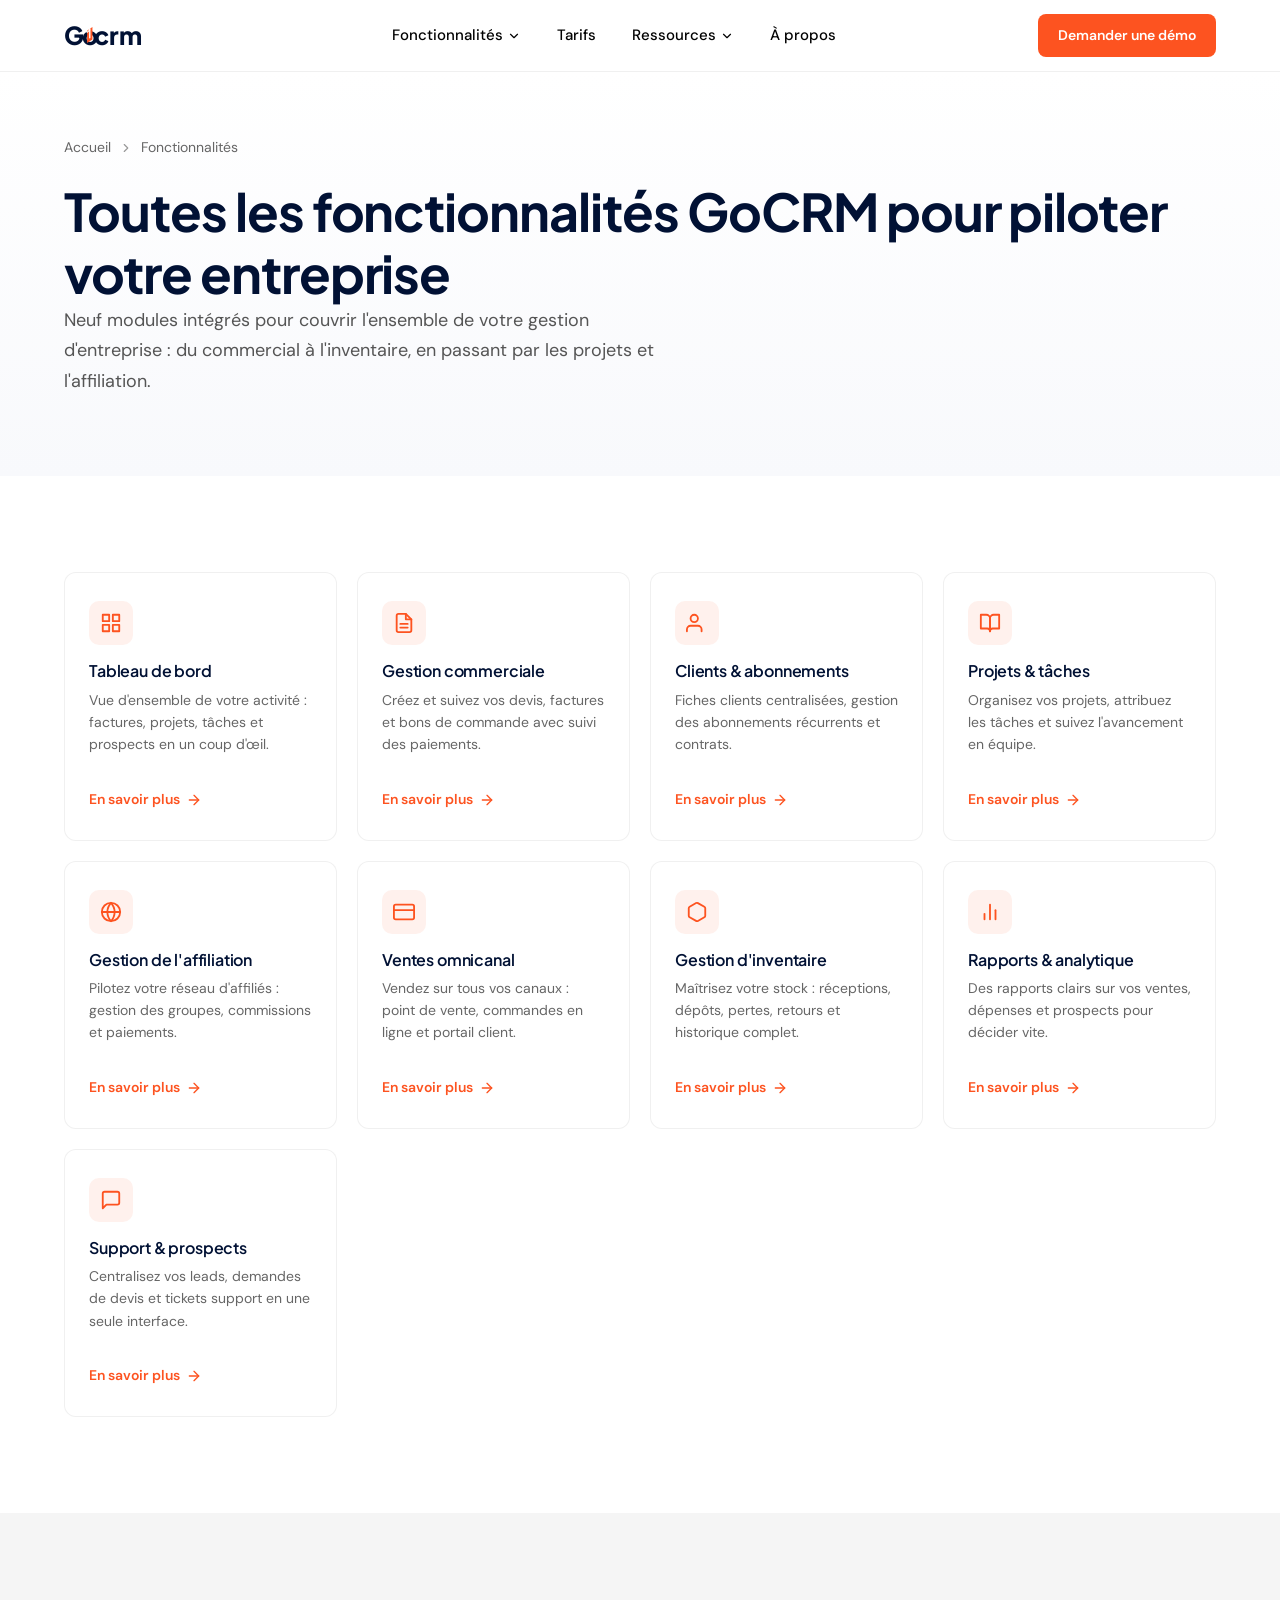
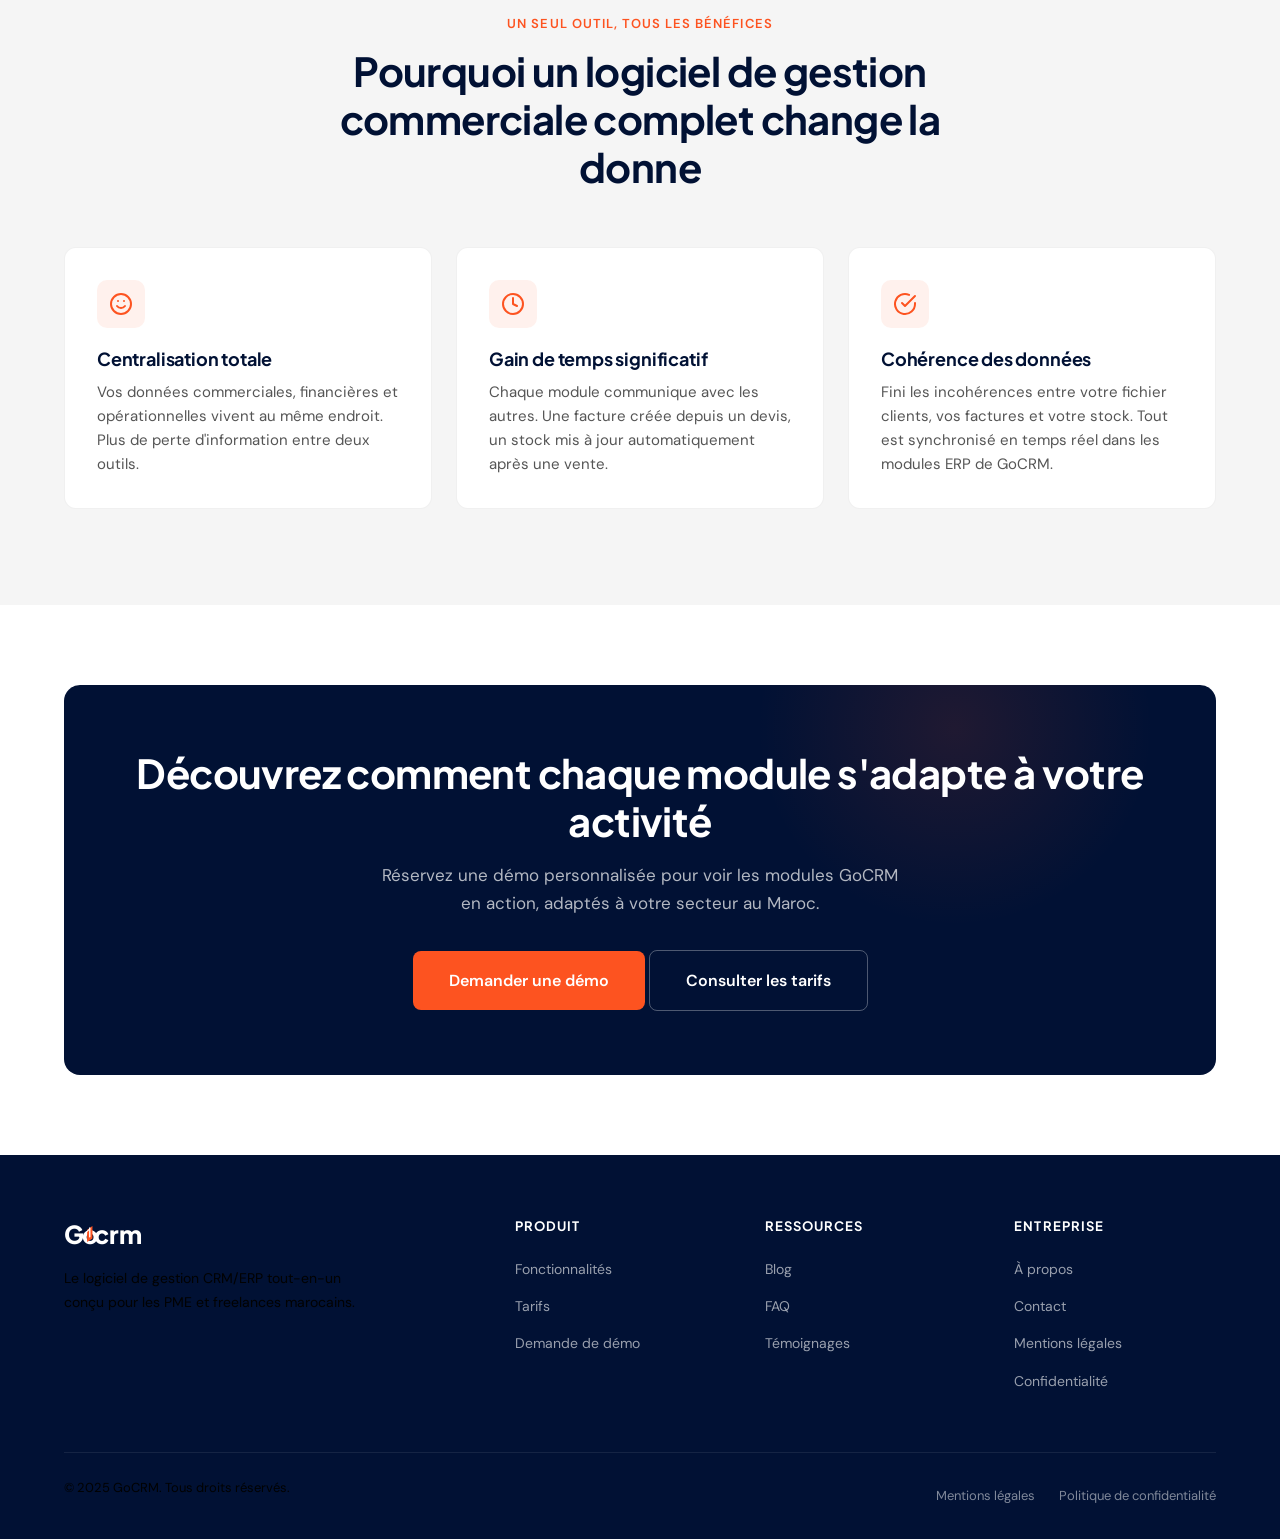
==== commit 3f46429d: "Add files via upload" ====
--- a/index.html
+++ b/index.html
@@ -1,365 +1,209 @@
-<!DOCTYPE html>
-<html lang="fr">
-<head>
-  <meta charset="UTF-8">
-  <meta name="viewport" content="width=device-width, initial-scale=1.0">
-  <title>GoCRM – Logiciel de gestion CRM/ERP tout-en-un pour PME au Maroc</title>
-  <meta name="description" content="Centralisez ventes, stock, facturation et relation client avec GoCRM, la plateforme de gestion tout-en-un pensée pour les PME marocaines. Demandez votre démo.">
-  <link rel="canonical" href="/">
-  <link rel="preconnect" href="https://fonts.googleapis.com">
-  <link rel="preconnect" href="https://fonts.gstatic.com" crossorigin>
-  <link href="https://fonts.googleapis.com/css2?family=DM+Sans:ital,opsz,wght@0,9..40,300;0,9..40,400;0,9..40,500;0,9..40,600;0,9..40,700;1,9..40,400&family=Plus+Jakarta+Sans:wght@500;600;700;800&display=swap" rel="stylesheet">
-  <link rel="stylesheet" href="style.css">
-</head>
-<body>
-
-  <!-- Header -->
-  <header class="header">
-    <div class="container header__inner">
-      <a href="index.html" class="header__logo" aria-label="GoCRM Accueil">
-        <svg xmlns="http://www.w3.org/2000/svg" viewBox="0 0 160 36" fill="none" height="32">
-          <text x="0" y="28" font-family="Plus Jakarta Sans, sans-serif" font-weight="800" font-size="28" fill="#011134">G</text>
-          <text x="20" y="28" font-family="Plus Jakarta Sans, sans-serif" font-weight="800" font-size="28" fill="#011134">o</text>
-          <path d="M26 12 L32 8 L32 22 L26 26 Z" fill="#FD5320"/>
-          <path d="M29 10 L29 20" stroke="#ffffff" stroke-width="1.5" stroke-linecap="round"/>
-          <path d="M26 14 L29 11" stroke="#ffffff" stroke-width="1.2" stroke-linecap="round"/>
-          <text x="34" y="28" font-family="Plus Jakarta Sans, sans-serif" font-weight="800" font-size="28" fill="#011134">crm</text>
-        </svg>
-      </a>
-
-      <nav class="header__nav" aria-label="Navigation principale">
-        <div class="header__nav-item">
-          <a href="fonctionnalites/index.html" class="header__nav-link">
-            Fonctionnalités
-            <svg xmlns="http://www.w3.org/2000/svg" viewBox="0 0 24 24" fill="none" stroke="currentColor" stroke-width="2" stroke-linecap="round" stroke-linejoin="round"><path d="M6 9l6 6 6-6"/></svg>
-          </a>
-          <div class="mega-menu">
-            <div class="mega-menu__grid">
-              <a href="fonctionnalites/tableau-de-bord.html" class="mega-menu__link">
-                <div class="mega-menu__icon"><svg xmlns="http://www.w3.org/2000/svg" viewBox="0 0 24 24" fill="none" stroke="currentColor" stroke-width="2" stroke-linecap="round" stroke-linejoin="round"><rect x="3" y="3" width="7" height="7"/><rect x="14" y="3" width="7" height="7"/><rect x="3" y="14" width="7" height="7"/><rect x="14" y="14" width="7" height="7"/></svg></div>
-                <div class="mega-menu__text"><strong>Tableau de bord</strong><span>Pilotez votre activité en temps réel</span></div>
-              </a>
-              <a href="fonctionnalites/gestion-commerciale.html" class="mega-menu__link">
-                <div class="mega-menu__icon"><svg xmlns="http://www.w3.org/2000/svg" viewBox="0 0 24 24" fill="none" stroke="currentColor" stroke-width="2" stroke-linecap="round" stroke-linejoin="round"><path d="M14 2H6a2 2 0 0 0-2 2v16a2 2 0 0 0 2 2h12a2 2 0 0 0 2-2V8z"/><polyline points="14 2 14 8 20 8"/><line x1="16" y1="13" x2="8" y2="13"/><line x1="16" y1="17" x2="8" y2="17"/></svg></div>
-                <div class="mega-menu__text"><strong>Gestion commerciale</strong><span>Devis, factures, bons de commande</span></div>
-              </a>
-              <a href="fonctionnalites/clients-abonnements.html" class="mega-menu__link">
-                <div class="mega-menu__icon"><svg xmlns="http://www.w3.org/2000/svg" viewBox="0 0 24 24" fill="none" stroke="currentColor" stroke-width="2" stroke-linecap="round" stroke-linejoin="round"><path d="M17 21v-2a4 4 0 0 0-4-4H5a4 4 0 0 0-4 4v2"/><circle cx="9" cy="7" r="4"/><path d="M23 21v-2a4 4 0 0 0-3-3.87"/><path d="M16 3.13a4 4 0 0 1 0 7.75"/></svg></div>
-                <div class="mega-menu__text"><strong>Clients & abonnements</strong><span>Fiches clients, contrats, récurrent</span></div>
-              </a>
-              <a href="fonctionnalites/projets-taches.html" class="mega-menu__link">
-                <div class="mega-menu__icon"><svg xmlns="http://www.w3.org/2000/svg" viewBox="0 0 24 24" fill="none" stroke="currentColor" stroke-width="2" stroke-linecap="round" stroke-linejoin="round"><path d="M2 3h6a4 4 0 0 1 4 4v14a3 3 0 0 0-3-3H2z"/><path d="M22 3h-6a4 4 0 0 0-4 4v14a3 3 0 0 1 3-3h7z"/></svg></div>
-                <div class="mega-menu__text"><strong>Projets & tâches</strong><span>Suivi d'avancement et attribution</span></div>
-              </a>
-              <a href="fonctionnalites/gestion-affiliation.html" class="mega-menu__link">
-                <div class="mega-menu__icon"><svg xmlns="http://www.w3.org/2000/svg" viewBox="0 0 24 24" fill="none" stroke="currentColor" stroke-width="2" stroke-linecap="round" stroke-linejoin="round"><circle cx="12" cy="12" r="10"/><line x1="2" y1="12" x2="22" y2="12"/><path d="M12 2a15.3 15.3 0 0 1 4 10 15.3 15.3 0 0 1-4 10 15.3 15.3 0 0 1-4-10 15.3 15.3 0 0 1 4-10z"/></svg></div>
-                <div class="mega-menu__text"><strong>Gestion affiliation</strong><span>Affiliés, commissions, paiements</span></div>
-              </a>
-              <a href="fonctionnalites/ventes-omnicanal.html" class="mega-menu__link">
-                <div class="mega-menu__icon"><svg xmlns="http://www.w3.org/2000/svg" viewBox="0 0 24 24" fill="none" stroke="currentColor" stroke-width="2" stroke-linecap="round" stroke-linejoin="round"><rect x="1" y="4" width="22" height="16" rx="2" ry="2"/><line x1="1" y1="10" x2="23" y2="10"/></svg></div>
-                <div class="mega-menu__text"><strong>Ventes omnicanal</strong><span>POS, portail client, commandes</span></div>
-              </a>
-              <a href="fonctionnalites/gestion-inventaire.html" class="mega-menu__link">
-                <div class="mega-menu__icon"><svg xmlns="http://www.w3.org/2000/svg" viewBox="0 0 24 24" fill="none" stroke="currentColor" stroke-width="2" stroke-linecap="round" stroke-linejoin="round"><path d="M21 16V8a2 2 0 0 0-1-1.73l-7-4a2 2 0 0 0-2 0l-7 4A2 2 0 0 0 3 8v8a2 2 0 0 0 1 1.73l7 4a2 2 0 0 0 2 0l7-4A2 2 0 0 0 21 16z"/><polyline points="3.27 6.96 12 12.01 20.73 6.96"/><line x1="12" y1="22.08" x2="12" y2="12"/></svg></div>
-                <div class="mega-menu__text"><strong>Gestion d'inventaire</strong><span>Stock, dépôts, réceptions</span></div>
-              </a>
-              <a href="fonctionnalites/rapports-analytique.html" class="mega-menu__link">
-                <div class="mega-menu__icon"><svg xmlns="http://www.w3.org/2000/svg" viewBox="0 0 24 24" fill="none" stroke="currentColor" stroke-width="2" stroke-linecap="round" stroke-linejoin="round"><line x1="18" y1="20" x2="18" y2="10"/><line x1="12" y1="20" x2="12" y2="4"/><line x1="6" y1="20" x2="6" y2="14"/></svg></div>
-                <div class="mega-menu__text"><strong>Rapports & analytique</strong><span>Ventes, dépenses, prospects</span></div>
-              </a>
-              <a href="fonctionnalites/support-prospects.html" class="mega-menu__link" style="grid-column: 1 / -1;">
-                <div class="mega-menu__icon"><svg xmlns="http://www.w3.org/2000/svg" viewBox="0 0 24 24" fill="none" stroke="currentColor" stroke-width="2" stroke-linecap="round" stroke-linejoin="round"><path d="M21 15a2 2 0 0 1-2 2H7l-4 4V5a2 2 0 0 1 2-2h14a2 2 0 0 1 2 2z"/></svg></div>
-                <div class="mega-menu__text"><strong>Support & prospects</strong><span>Leads, demandes de devis, tickets support</span></div>
-              </a>
-            </div>
-            <div class="mega-menu__footer">
-              <a href="fonctionnalites/index.html" class="btn btn--outline btn--sm">Voir toutes les fonctionnalités</a>
-            </div>
-          </div>
-        </div>
-
-        <a href="tarifs.html" class="header__nav-link">Tarifs</a>
-
-        <div class="header__nav-item">
-          <a href="blog/index.html" class="header__nav-link">
-            Ressources
-            <svg xmlns="http://www.w3.org/2000/svg" viewBox="0 0 24 24" fill="none" stroke="currentColor" stroke-width="2" stroke-linecap="round" stroke-linejoin="round"><path d="M6 9l6 6 6-6"/></svg>
-          </a>
-          <div class="dropdown-menu">
-            <a href="blog/index.html" class="dropdown-menu__link">Blog</a>
-            <a href="faq.html" class="dropdown-menu__link">FAQ</a>
-            <a href="temoignages.html" class="dropdown-menu__link">Témoignages</a>
-          </div>
-        </div>
-
-        <a href="a-propos.html" class="header__nav-link">À propos</a>
-      </nav>
-
-      <a href="demande-demo.html" class="btn btn--primary btn--sm header__cta">Demander une démo</a>
-
-      <button class="mobile-toggle" aria-label="Ouvrir le menu">
-        <svg xmlns="http://www.w3.org/2000/svg" width="24" height="24" viewBox="0 0 24 24" fill="none" stroke="currentColor" stroke-width="2" stroke-linecap="round" stroke-linejoin="round"><line x1="3" y1="6" x2="21" y2="6"/><line x1="3" y1="12" x2="21" y2="12"/><line x1="3" y1="18" x2="21" y2="18"/></svg>
-      </button>
-    </div>
-
-    <!-- Mobile Menu -->
-    <div class="mobile-menu">
-      <a href="fonctionnalites/index.html" class="mobile-menu__link" data-submenu="mobile-fonctionnalites">
-        Fonctionnalités
-        <svg xmlns="http://www.w3.org/2000/svg" viewBox="0 0 24 24" fill="none" stroke="currentColor" stroke-width="2" stroke-linecap="round" stroke-linejoin="round"><path d="M6 9l6 6 6-6"/></svg>
-      </a>
-      <div class="mobile-submenu" id="mobile-fonctionnalites">
-        <a href="fonctionnalites/tableau-de-bord.html" class="mobile-submenu__link">Tableau de bord</a>
-        <a href="fonctionnalites/gestion-commerciale.html" class="mobile-submenu__link">Gestion commerciale</a>
-        <a href="fonctionnalites/clients-abonnements.html" class="mobile-submenu__link">Clients & abonnements</a>
-        <a href="fonctionnalites/projets-taches.html" class="mobile-submenu__link">Projets & tâches</a>
-        <a href="fonctionnalites/gestion-affiliation.html" class="mobile-submenu__link">Gestion affiliation</a>
-        <a href="fonctionnalites/ventes-omnicanal.html" class="mobile-submenu__link">Ventes omnicanal</a>
-        <a href="fonctionnalites/gestion-inventaire.html" class="mobile-submenu__link">Gestion d'inventaire</a>
-        <a href="fonctionnalites/rapports-analytique.html" class="mobile-submenu__link">Rapports & analytique</a>
-        <a href="fonctionnalites/support-prospects.html" class="mobile-submenu__link">Support & prospects</a>
-      </div>
-      <a href="tarifs.html" class="mobile-menu__link">Tarifs</a>
-      <a href="blog/index.html" class="mobile-menu__link">Blog</a>
-      <a href="faq.html" class="mobile-menu__link">FAQ</a>
-      <a href="temoignages.html" class="mobile-menu__link">Témoignages</a>
-      <a href="a-propos.html" class="mobile-menu__link">À propos</a>
-      <a href="contact.html" class="mobile-menu__link">Contact</a>
-      <div class="mobile-menu__cta">
-        <a href="demande-demo.html" class="btn btn--primary btn--lg" style="width:100%;">Demander une démo</a>
-      </div>
-    </div>
-  </header>
-
-  <main>
-    <!-- Hero -->
-    <section class="hero">
-      <div class="container hero__inner">
-        <div class="hero__content">
-          <div class="hero__badge">
-            <svg xmlns="http://www.w3.org/2000/svg" viewBox="0 0 24 24" fill="none" stroke="currentColor" stroke-width="2" stroke-linecap="round" stroke-linejoin="round"><polyline points="23 6 13.5 15.5 8.5 10.5 1 18"/><polyline points="17 6 23 6 23 12"/></svg>
-            Manage · Grow · Succeed
-          </div>
-          <h1 class="hero__title">GoCRM : le CRM/ERP tout-en-un pour gérer et faire grandir votre PME au Maroc</h1>
-          <p class="hero__desc">Centralisez vos ventes, votre stock, votre facturation et votre relation client dans une seule plateforme. Conçue pour les PME et freelances marocains, GoCRM remplace vos multiples outils par un logiciel de gestion d'entreprise unifié.</p>
-          <div class="hero__actions">
-            <a href="demande-demo.html" class="btn btn--primary btn--lg">Demander une démo</a>
-            <a href="fonctionnalites/index.html" class="btn btn--outline btn--lg">Voir les fonctionnalités</a>
-          </div>
-        </div>
-        <div class="hero__visual">
-          <div class="hero__image-wrapper">
-            <div class="hero__mockup">
-              <div class="hero__mockup-bar">
-                <span class="hero__mockup-dot"></span>
-                <span class="hero__mockup-dot"></span>
-                <span class="hero__mockup-dot"></span>
-              </div>
-              <div class="hero__mockup-content">
-                <div class="hero__mockup-card">
-                  <div class="hero__mockup-card-label">Factures</div>
-                  <div class="hero__mockup-card-value">127</div>
-                  <div class="hero__mockup-card-sub">+12% ce mois</div>
-                </div>
-                <div class="hero__mockup-card">
-                  <div class="hero__mockup-card-label">Projets</div>
-                  <div class="hero__mockup-card-value">8</div>
-                  <div class="hero__mockup-card-sub">3 en cours</div>
-                </div>
-                <div class="hero__mockup-card">
-                  <div class="hero__mockup-card-label">Prospects</div>
-                  <div class="hero__mockup-card-value">34</div>
-                  <div class="hero__mockup-card-sub">5 nouveaux</div>
-                </div>
-                <div class="hero__mockup-bar-chart">
-                  <div class="hero__mockup-bar-item" style="height:40%"></div>
-                  <div class="hero__mockup-bar-item" style="height:65%"></div>
-                  <div class="hero__mockup-bar-item" style="height:50%"></div>
-                  <div class="hero__mockup-bar-item" style="height:80%"></div>
-                  <div class="hero__mockup-bar-item" style="height:60%"></div>
-                  <div class="hero__mockup-bar-item" style="height:90%"></div>
-                  <div class="hero__mockup-bar-item" style="height:75%"></div>
-                  <div class="hero__mockup-bar-item" style="height:100%"></div>
-                </div>
-              </div>
-            </div>
-          </div>
-        </div>
-      </div>
-    </section>
-
-    <!-- Problèmes résolus -->
-    <section class="problems section">
-      <div class="container">
-        <div class="section__header section__header--center">
-          <span class="section__label">Pourquoi choisir GoCRM</span>
-          <h2 class="section__title">Un seul outil pour remplacer vos tableurs et logiciels fragmentés</h2>
-          <p class="section__desc">Les PME marocaines perdent du temps et de l'argent à gérer leur activité sur plusieurs outils déconnectés. GoCRM centralise tout dans une plateforme cohérente.</p>
-        </div>
-        <div class="problems__grid">
-          <div class="problem-card">
-            <div class="problem-card__icon">
-              <svg xmlns="http://www.w3.org/2000/svg" viewBox="0 0 24 24" fill="none" stroke="currentColor" stroke-width="2" stroke-linecap="round" stroke-linejoin="round"><path d="M14 2H6a2 2 0 0 0-2 2v16a2 2 0 0 0 2 2h12a2 2 0 0 0 2-2V8z"/><polyline points="14 2 14 8 20 8"/><line x1="9" y1="15" x2="15" y2="15"/></svg>
-            </div>
-            <h3 class="problem-card__title">Fini les fichiers Excel éparpillés</h3>
-            <p class="problem-card__text">Plus besoin de jongler entre tableurs pour suivre vos devis, factures et stocks. Tout est centralisé et accessible en temps réel.</p>
-          </div>
-          <div class="problem-card">
-            <div class="problem-card__icon">
-              <svg xmlns="http://www.w3.org/2000/svg" viewBox="0 0 24 24" fill="none" stroke="currentColor" stroke-width="2" stroke-linecap="round" stroke-linejoin="round"><circle cx="12" cy="12" r="10"/><polyline points="12 6 12 12 16 14"/></svg>
-            </div>
-            <h3 class="problem-card__title">Gagnez du temps au quotidien</h3>
-            <p class="problem-card__text">Automatisez vos tâches répétitives : création de devis, relances de factures, suivi des prospects. Concentrez-vous sur votre activité.</p>
-          </div>
-          <div class="problem-card">
-            <div class="problem-card__icon">
-              <svg xmlns="http://www.w3.org/2000/svg" viewBox="0 0 24 24" fill="none" stroke="currentColor" stroke-width="2" stroke-linecap="round" stroke-linejoin="round"><path d="M1 12s4-8 11-8 11 8 11 8-4 8-11 8-11-8-11-8z"/><circle cx="12" cy="12" r="3"/></svg>
-            </div>
-            <h3 class="problem-card__title">Une visibilité complète sur votre activité</h3>
-            <p class="problem-card__text">Le tableau de bord vous donne une vue d'ensemble sur vos ventes, vos projets, votre stock et vos prospects en un coup d'œil.</p>
-          </div>
-        </div>
-      </div>
-    </section>
-
-    <!-- Modules en un coup d'œil -->
-    <section class="section section--alt">
-      <div class="container">
-        <div class="section__header section__header--center">
-          <span class="section__label">Nos modules</span>
-          <h2 class="section__title">Tout ce dont votre entreprise a besoin, dans une seule plateforme</h2>
-          <p class="section__desc">GoCRM combine CRM et ERP en un logiciel de gestion d'entreprise tout-en-un, adapté aux PME et freelances au Maroc.</p>
-        </div>
-        <div class="modules-preview__grid">
-          <a href="fonctionnalites/gestion-commerciale.html" class="module-card">
-            <div class="module-card__icon">
-              <svg xmlns="http://www.w3.org/2000/svg" viewBox="0 0 24 24" fill="none" stroke="currentColor" stroke-width="2" stroke-linecap="round" stroke-linejoin="round"><path d="M14 2H6a2 2 0 0 0-2 2v16a2 2 0 0 0 2 2h12a2 2 0 0 0 2-2V8z"/><polyline points="14 2 14 8 20 8"/><line x1="16" y1="13" x2="8" y2="13"/><line x1="16" y1="17" x2="8" y2="17"/></svg>
-            </div>
-            <h3 class="module-card__title">Gestion commerciale</h3>
-            <p class="module-card__text">Devis, factures, bons de commande et suivi des paiements en un seul endroit.</p>
-            <span class="module-card__link">En savoir plus <svg xmlns="http://www.w3.org/2000/svg" viewBox="0 0 24 24" fill="none" stroke="currentColor" stroke-width="2" stroke-linecap="round" stroke-linejoin="round"><line x1="5" y1="12" x2="19" y2="12"/><polyline points="12 5 19 12 12 19"/></svg></span>
-          </a>
-          <a href="fonctionnalites/gestion-inventaire.html" class="module-card">
-            <div class="module-card__icon">
-              <svg xmlns="http://www.w3.org/2000/svg" viewBox="0 0 24 24" fill="none" stroke="currentColor" stroke-width="2" stroke-linecap="round" stroke-linejoin="round"><path d="M21 16V8a2 2 0 0 0-1-1.73l-7-4a2 2 0 0 0-2 0l-7 4A2 2 0 0 0 3 8v8a2 2 0 0 0 1 1.73l7 4a2 2 0 0 0 2 0l7-4A2 2 0 0 0 21 16z"/></svg>
-            </div>
-            <h3 class="module-card__title">Gestion d'inventaire</h3>
-            <p class="module-card__text">Suivi des stocks, gestion des dépôts, réceptions et ajustements en temps réel.</p>
-            <span class="module-card__link">En savoir plus <svg xmlns="http://www.w3.org/2000/svg" viewBox="0 0 24 24" fill="none" stroke="currentColor" stroke-width="2" stroke-linecap="round" stroke-linejoin="round"><line x1="5" y1="12" x2="19" y2="12"/><polyline points="12 5 19 12 12 19"/></svg></span>
-          </a>
-          <a href="fonctionnalites/ventes-omnicanal.html" class="module-card">
-            <div class="module-card__icon">
-              <svg xmlns="http://www.w3.org/2000/svg" viewBox="0 0 24 24" fill="none" stroke="currentColor" stroke-width="2" stroke-linecap="round" stroke-linejoin="round"><rect x="1" y="4" width="22" height="16" rx="2" ry="2"/><line x1="1" y1="10" x2="23" y2="10"/></svg>
-            </div>
-            <h3 class="module-card__title">Ventes omnicanal</h3>
-            <p class="module-card__text">Point de vente, commandes multi-canaux et portail client synchronisés.</p>
-            <span class="module-card__link">En savoir plus <svg xmlns="http://www.w3.org/2000/svg" viewBox="0 0 24 24" fill="none" stroke="currentColor" stroke-width="2" stroke-linecap="round" stroke-linejoin="round"><line x1="5" y1="12" x2="19" y2="12"/><polyline points="12 5 19 12 12 19"/></svg></span>
-          </a>
-          <a href="fonctionnalites/rapports-analytique.html" class="module-card">
-            <div class="module-card__icon">
-              <svg xmlns="http://www.w3.org/2000/svg" viewBox="0 0 24 24" fill="none" stroke="currentColor" stroke-width="2" stroke-linecap="round" stroke-linejoin="round"><line x1="18" y1="20" x2="18" y2="10"/><line x1="12" y1="20" x2="12" y2="4"/><line x1="6" y1="20" x2="6" y2="14"/></svg>
-            </div>
-            <h3 class="module-card__title">Rapports & analytique</h3>
-            <p class="module-card__text">Analysez vos ventes, dépenses et prospects pour prendre des décisions éclairées.</p>
-            <span class="module-card__link">En savoir plus <svg xmlns="http://www.w3.org/2000/svg" viewBox="0 0 24 24" fill="none" stroke="currentColor" stroke-width="2" stroke-linecap="round" stroke-linejoin="round"><line x1="5" y1="12" x2="19" y2="12"/><polyline points="12 5 19 12 12 19"/></svg></span>
-          </a>
-        </div>
-        <div class="text-center mt-32">
-          <a href="fonctionnalites/index.html" class="btn btn--secondary">Découvrir les 9 modules</a>
-        </div>
-      </div>
-    </section>
-
-    <!-- Preuve sociale -->
-    <!-- ATTENTION : Logos clients à remplacer par les vrais logos une fois fournis par le client -->
-    <section class="social-proof">
-      <div class="container">
-        <p class="social-proof__label">Ils nous font confiance</p>
-        <div class="social-proof__logos">
-          <!-- Placeholders en attente de logos clients validés -->
-          <svg class="social-proof__logo" xmlns="http://www.w3.org/2000/svg" viewBox="0 0 120 32" fill="none"><rect width="120" height="32" rx="4" fill="#e5e7eb"/><text x="60" y="20" text-anchor="middle" font-size="10" fill="#999">Logo 1</text></svg>
-          <svg class="social-proof__logo" xmlns="http://www.w3.org/2000/svg" viewBox="0 0 120 32" fill="none"><rect width="120" height="32" rx="4" fill="#e5e7eb"/><text x="60" y="20" text-anchor="middle" font-size="10" fill="#999">Logo 2</text></svg>
-          <svg class="social-proof__logo" xmlns="http://www.w3.org/2000/svg" viewBox="0 0 120 32" fill="none"><rect width="120" height="32" rx="4" fill="#e5e7eb"/><text x="60" y="20" text-anchor="middle" font-size="10" fill="#999">Logo 3</text></svg>
-          <svg class="social-proof__logo" xmlns="http://www.w3.org/2000/svg" viewBox="0 0 120 32" fill="none"><rect width="120" height="32" rx="4" fill="#e5e7eb"/><text x="60" y="20" text-anchor="middle" font-size="10" fill="#999">Logo 4</text></svg>
-          <svg class="social-proof__logo" xmlns="http://www.w3.org/2000/svg" viewBox="0 0 120 32" fill="none"><rect width="120" height="32" rx="4" fill="#e5e7eb"/><text x="60" y="20" text-anchor="middle" font-size="10" fill="#999">Logo 5</text></svg>
-        </div>
-      </div>
-    </section>
-
-    <!-- CTA Final -->
-    <section class="cta-banner section">
-      <div class="container">
-        <div class="cta-banner__inner">
-          <h2 class="cta-banner__title">Prêt à centraliser la gestion de votre entreprise ?</h2>
-          <p class="cta-banner__desc">Réservez une démo personnalisée de 30 minutes et découvrez comment GoCRM s'adapte à votre activité au Maroc.</p>
-          <div class="cta-banner__actions">
-            <a href="demande-demo.html" class="btn btn--primary btn--lg">Demander une démo</a>
-            <a href="temoignages.html" class="btn btn--outline-white btn--lg">Lire les témoignages</a>
-          </div>
-        </div>
-      </div>
-    </section>
-  </main>
-
-  <!-- Footer -->
-  <footer class="footer">
-    <div class="container">
-      <div class="footer__grid">
-        <div>
-          <a href="index.html" class="header__logo" aria-label="GoCRM Accueil">
-            <svg xmlns="http://www.w3.org/2000/svg" viewBox="0 0 160 36" fill="none" height="28">
-              <text x="0" y="28" font-family="Plus Jakarta Sans, sans-serif" font-weight="800" font-size="28" fill="#ffffff">G</text>
-              <text x="20" y="28" font-family="Plus Jakarta Sans, sans-serif" font-weight="800" font-size="28" fill="#ffffff">o</text>
-              <path d="M26 12 L32 8 L32 22 L26 26 Z" fill="#FD5320"/>
-              <path d="M29 10 L29 20" stroke="#ffffff" stroke-width="1.5" stroke-linecap="round"/>
-              <path d="M26 14 L29 11" stroke="#ffffff" stroke-width="1.2" stroke-linecap="round"/>
-              <text x="34" y="28" font-family="Plus Jakarta Sans, sans-serif" font-weight="800" font-size="28" fill="#ffffff">crm</text>
-            </svg>
-          </a>
-          <p class="footer__brand-desc">Le logiciel de gestion CRM/ERP tout-en-un conçu pour les PME et freelances marocains. Manage · Grow · Succeed</p>
-          <div class="newsletter">
-            <form class="newsletter__form">
-              <input type="email" class="newsletter__input" placeholder="Votre e-mail" aria-label="Adresse e-mail pour la newsletter">
-              <button type="submit" class="newsletter__btn">S'abonner</button>
-            </form>
-          </div>
-        </div>
-        <div>
-          <h4 class="footer__heading">Produit</h4>
-          <ul class="footer__links">
-            <li><a href="fonctionnalites/index.html">Fonctionnalités</a></li>
-            <li><a href="tarifs.html">Tarifs</a></li>
-            <li><a href="demande-demo.html">Demande de démo</a></li>
-          </ul>
-        </div>
-        <div>
-          <h4 class="footer__heading">Ressources</h4>
-          <ul class="footer__links">
-            <li><a href="blog/index.html">Blog</a></li>
-            <li><a href="faq.html">FAQ</a></li>
-            <li><a href="temoignages.html">Témoignages</a></li>
-          </ul>
-        </div>
-        <div>
-          <h4 class="footer__heading">Entreprise</h4>
-          <ul class="footer__links">
-            <li><a href="a-propos.html">À propos</a></li>
-            <li><a href="contact.html">Contact</a></li>
-            <li><a href="mentions-legales.html">Mentions légales</a></li>
-            <li><a href="politique-de-confidentialite.html">Confidentialité</a></li>
-          </ul>
-        </div>
-      </div>
-      <div class="footer__bottom">
-        <p>&copy; 2025 GoCRM. Tous droits réservés.</p>
-        <div class="footer__legal">
-          <a href="mentions-legales.html">Mentions légales</a>
-          <a href="politique-de-confidentialite.html">Politique de confidentialité</a>
-        </div>
-      </div>
-    </div>
-  </footer>
-
-  <script src="script.js"></script>
-</body>
-</html>
+<!DOCTYPE html>
+<html lang="fr">
+<head>
+  <meta charset="UTF-8">
+  <meta name="viewport" content="width=device-width, initial-scale=1.0">
+  <title>Fonctionnalités GoCRM : tous les modules de gestion pour votre PME</title>
+  <meta name="description" content="Découvrez les 9 modules GoCRM : commercial, stock, projets, affiliation, ventes omnicanal et plus. Une plateforme, toute votre gestion.">
+  <link rel="canonical" href="/fonctionnalites">
+  <link rel="preconnect" href="https://fonts.googleapis.com">
+  <link rel="preconnect" href="https://fonts.gstatic.com" crossorigin>
+  <link href="https://fonts.googleapis.com/css2?family=DM+Sans:ital,opsz,wght@0,9..40,300;0,9..40,400;0,9..40,500;0,9..40,600;0,9..40,700;1,9..40,400&family=Plus+Jakarta+Sans:wght@500;600;700;800&display=swap" rel="stylesheet">
+  <link rel="stylesheet" href="../style.css">
+</head>
+<body>
+
+  <header class="header">
+    <div class="container header__inner">
+      <a href="../index.html" class="header__logo" aria-label="GoCRM Accueil">
+        <svg xmlns="http://www.w3.org/2000/svg" viewBox="0 0 160 36" fill="none" height="32"><text x="0" y="28" font-family="Plus Jakarta Sans, sans-serif" font-weight="800" font-size="28" fill="#011134">G</text><text x="20" y="28" font-family="Plus Jakarta Sans, sans-serif" font-weight="800" font-size="28" fill="#011134">o</text><path d="M26 12 L32 8 L32 22 L26 26 Z" fill="#FD5320"/><path d="M29 10 L29 20" stroke="#fff" stroke-width="1.5" stroke-linecap="round"/><path d="M26 14 L29 11" stroke="#fff" stroke-width="1.2" stroke-linecap="round"/><text x="34" y="28" font-family="Plus Jakarta Sans, sans-serif" font-weight="800" font-size="28" fill="#011134">crm</text></svg>
+      </a>
+      <nav class="header__nav" aria-label="Navigation principale">
+        <div class="header__nav-item">
+          <a href="index.html" class="header__nav-link">Fonctionnalités<svg xmlns="http://www.w3.org/2000/svg" viewBox="0 0 24 24" fill="none" stroke="currentColor" stroke-width="2" stroke-linecap="round" stroke-linejoin="round"><path d="M6 9l6 6 6-6"/></svg></a>
+          <div class="mega-menu">
+            <div class="mega-menu__grid">
+              <a href="tableau-de-bord.html" class="mega-menu__link"><div class="mega-menu__icon"><svg xmlns="http://www.w3.org/2000/svg" viewBox="0 0 24 24" fill="none" stroke="currentColor" stroke-width="2" stroke-linecap="round" stroke-linejoin="round"><rect x="3" y="3" width="7" height="7"/><rect x="14" y="3" width="7" height="7"/><rect x="3" y="14" width="7" height="7"/><rect x="14" y="14" width="7" height="7"/></svg></div><div class="mega-menu__text"><strong>Tableau de bord</strong><span>Pilotez en temps réel</span></div></a>
+              <a href="gestion-commerciale.html" class="mega-menu__link"><div class="mega-menu__icon"><svg xmlns="http://www.w3.org/2000/svg" viewBox="0 0 24 24" fill="none" stroke="currentColor" stroke-width="2" stroke-linecap="round" stroke-linejoin="round"><path d="M14 2H6a2 2 0 0 0-2 2v16a2 2 0 0 0 2 2h12a2 2 0 0 0 2-2V8z"/><polyline points="14 2 14 8 20 8"/></svg></div><div class="mega-menu__text"><strong>Gestion commerciale</strong><span>Devis, factures, BC</span></div></a>
+              <a href="clients-abonnements.html" class="mega-menu__link"><div class="mega-menu__icon"><svg xmlns="http://www.w3.org/2000/svg" viewBox="0 0 24 24" fill="none" stroke="currentColor" stroke-width="2" stroke-linecap="round" stroke-linejoin="round"><path d="M17 21v-2a4 4 0 0 0-4-4H5a4 4 0 0 0-4 4v2"/><circle cx="9" cy="7" r="4"/></svg></div><div class="mega-menu__text"><strong>Clients & abonnements</strong><span>Contrats, récurrent</span></div></a>
+              <a href="projets-taches.html" class="mega-menu__link"><div class="mega-menu__icon"><svg xmlns="http://www.w3.org/2000/svg" viewBox="0 0 24 24" fill="none" stroke="currentColor" stroke-width="2" stroke-linecap="round" stroke-linejoin="round"><path d="M2 3h6a4 4 0 0 1 4 4v14a3 3 0 0 0-3-3H2z"/><path d="M22 3h-6a4 4 0 0 0-4 4v14a3 3 0 0 1 3-3h7z"/></svg></div><div class="mega-menu__text"><strong>Projets & tâches</strong><span>Suivi et attribution</span></div></a>
+              <a href="gestion-affiliation.html" class="mega-menu__link"><div class="mega-menu__icon"><svg xmlns="http://www.w3.org/2000/svg" viewBox="0 0 24 24" fill="none" stroke="currentColor" stroke-width="2" stroke-linecap="round" stroke-linejoin="round"><circle cx="12" cy="12" r="10"/><line x1="2" y1="12" x2="22" y2="12"/><path d="M12 2a15.3 15.3 0 0 1 4 10 15.3 15.3 0 0 1-4 10 15.3 15.3 0 0 1-4-10 15.3 15.3 0 0 1 4-10z"/></svg></div><div class="mega-menu__text"><strong>Gestion affiliation</strong><span>Commissions, paiements</span></div></a>
+              <a href="ventes-omnicanal.html" class="mega-menu__link"><div class="mega-menu__icon"><svg xmlns="http://www.w3.org/2000/svg" viewBox="0 0 24 24" fill="none" stroke="currentColor" stroke-width="2" stroke-linecap="round" stroke-linejoin="round"><rect x="1" y="4" width="22" height="16" rx="2" ry="2"/><line x1="1" y1="10" x2="23" y2="10"/></svg></div><div class="mega-menu__text"><strong>Ventes omnicanal</strong><span>POS, portail client</span></div></a>
+              <a href="gestion-inventaire.html" class="mega-menu__link"><div class="mega-menu__icon"><svg xmlns="http://www.w3.org/2000/svg" viewBox="0 0 24 24" fill="none" stroke="currentColor" stroke-width="2" stroke-linecap="round" stroke-linejoin="round"><path d="M21 16V8a2 2 0 0 0-1-1.73l-7-4a2 2 0 0 0-2 0l-7 4A2 2 0 0 0 3 8v8a2 2 0 0 0 1 1.73l7 4a2 2 0 0 0 2 0l7-4A2 2 0 0 0 21 16z"/></svg></div><div class="mega-menu__text"><strong>Gestion d'inventaire</strong><span>Stock, dépôts</span></div></a>
+              <a href="rapports-analytique.html" class="mega-menu__link"><div class="mega-menu__icon"><svg xmlns="http://www.w3.org/2000/svg" viewBox="0 0 24 24" fill="none" stroke="currentColor" stroke-width="2" stroke-linecap="round" stroke-linejoin="round"><line x1="18" y1="20" x2="18" y2="10"/><line x1="12" y1="20" x2="12" y2="4"/><line x1="6" y1="20" x2="6" y2="14"/></svg></div><div class="mega-menu__text"><strong>Rapports & analytique</strong><span>Ventes, dépenses</span></div></a>
+              <a href="support-prospects.html" class="mega-menu__link" style="grid-column:1/-1"><div class="mega-menu__icon"><svg xmlns="http://www.w3.org/2000/svg" viewBox="0 0 24 24" fill="none" stroke="currentColor" stroke-width="2" stroke-linecap="round" stroke-linejoin="round"><path d="M21 15a2 2 0 0 1-2 2H7l-4 4V5a2 2 0 0 1 2-2h14a2 2 0 0 1 2 2z"/></svg></div><div class="mega-menu__text"><strong>Support & prospects</strong><span>Leads, tickets, devis</span></div></a>
+            </div>
+          </div>
+        </div>
+        <a href="../tarifs.html" class="header__nav-link">Tarifs</a>
+        <div class="header__nav-item">
+          <a href="../blog/index.html" class="header__nav-link">Ressources<svg xmlns="http://www.w3.org/2000/svg" viewBox="0 0 24 24" fill="none" stroke="currentColor" stroke-width="2" stroke-linecap="round" stroke-linejoin="round"><path d="M6 9l6 6 6-6"/></svg></a>
+          <div class="dropdown-menu">
+            <a href="../blog/index.html" class="dropdown-menu__link">Blog</a>
+            <a href="../faq.html" class="dropdown-menu__link">FAQ</a>
+            <a href="../temoignages.html" class="dropdown-menu__link">Témoignages</a>
+          </div>
+        </div>
+        <a href="../a-propos.html" class="header__nav-link">À propos</a>
+      </nav>
+      <a href="../demande-demo.html" class="btn btn--primary btn--sm header__cta">Demander une démo</a>
+      <button class="mobile-toggle" aria-label="Menu"><svg xmlns="http://www.w3.org/2000/svg" width="24" height="24" viewBox="0 0 24 24" fill="none" stroke="currentColor" stroke-width="2" stroke-linecap="round" stroke-linejoin="round"><line x1="3" y1="6" x2="21" y2="6"/><line x1="3" y1="12" x2="21" y2="12"/><line x1="3" y1="18" x2="21" y2="18"/></svg></button>
+    </div>
+    <div class="mobile-menu">
+      <a href="index.html" class="mobile-menu__link" data-submenu="mob-func">Fonctionnalités<svg xmlns="http://www.w3.org/2000/svg" viewBox="0 0 24 24" fill="none" stroke="currentColor" stroke-width="2" stroke-linecap="round" stroke-linejoin="round"><path d="M6 9l6 6 6-6"/></svg></a>
+      <div class="mobile-submenu" id="mob-func">
+        <a href="tableau-de-bord.html" class="mobile-submenu__link">Tableau de bord</a>
+        <a href="gestion-commerciale.html" class="mobile-submenu__link">Gestion commerciale</a>
+        <a href="clients-abonnements.html" class="mobile-submenu__link">Clients & abonnements</a>
+        <a href="projets-taches.html" class="mobile-submenu__link">Projets & tâches</a>
+        <a href="gestion-affiliation.html" class="mobile-submenu__link">Gestion affiliation</a>
+        <a href="ventes-omnicanal.html" class="mobile-submenu__link">Ventes omnicanal</a>
+        <a href="gestion-inventaire.html" class="mobile-submenu__link">Gestion d'inventaire</a>
+        <a href="rapports-analytique.html" class="mobile-submenu__link">Rapports & analytique</a>
+        <a href="support-prospects.html" class="mobile-submenu__link">Support & prospects</a>
+      </div>
+      <a href="../tarifs.html" class="mobile-menu__link">Tarifs</a>
+      <a href="../blog/index.html" class="mobile-menu__link">Blog</a>
+      <a href="../faq.html" class="mobile-menu__link">FAQ</a>
+      <a href="../temoignages.html" class="mobile-menu__link">Témoignages</a>
+      <a href="../a-propos.html" class="mobile-menu__link">À propos</a>
+      <a href="../contact.html" class="mobile-menu__link">Contact</a>
+      <div class="mobile-menu__cta"><a href="../demande-demo.html" class="btn btn--primary btn--lg" style="width:100%">Demander une démo</a></div>
+    </div>
+  </header>
+
+  <main>
+    <section class="hero--page">
+      <div class="container">
+        <div class="hero__breadcrumb">
+          <a href="../index.html">Accueil</a>
+          <svg xmlns="http://www.w3.org/2000/svg" viewBox="0 0 24 24" fill="none" stroke="currentColor" stroke-width="2" stroke-linecap="round" stroke-linejoin="round"><polyline points="9 18 15 12 9 6"/></svg>
+          <span>Fonctionnalités</span>
+        </div>
+        <h1>Toutes les fonctionnalités GoCRM pour piloter votre entreprise</h1>
+        <p class="hero__desc">Neuf modules intégrés pour couvrir l'ensemble de votre gestion d'entreprise : du commercial à l'inventaire, en passant par les projets et l'affiliation.</p>
+      </div>
+    </section>
+
+    <section class="section">
+      <div class="container">
+        <div class="modules-preview__grid">
+          <a href="tableau-de-bord.html" class="module-card">
+            <div class="module-card__icon"><svg xmlns="http://www.w3.org/2000/svg" viewBox="0 0 24 24" fill="none" stroke="currentColor" stroke-width="2" stroke-linecap="round" stroke-linejoin="round"><rect x="3" y="3" width="7" height="7"/><rect x="14" y="3" width="7" height="7"/><rect x="3" y="14" width="7" height="7"/><rect x="14" y="14" width="7" height="7"/></svg></div>
+            <h3 class="module-card__title">Tableau de bord</h3>
+            <p class="module-card__text">Vue d'ensemble de votre activité : factures, projets, tâches et prospects en un coup d'œil.</p>
+            <span class="module-card__link">En savoir plus <svg xmlns="http://www.w3.org/2000/svg" viewBox="0 0 24 24" fill="none" stroke="currentColor" stroke-width="2" stroke-linecap="round" stroke-linejoin="round"><line x1="5" y1="12" x2="19" y2="12"/><polyline points="12 5 19 12 12 19"/></svg></span>
+          </a>
+          <a href="gestion-commerciale.html" class="module-card">
+            <div class="module-card__icon"><svg xmlns="http://www.w3.org/2000/svg" viewBox="0 0 24 24" fill="none" stroke="currentColor" stroke-width="2" stroke-linecap="round" stroke-linejoin="round"><path d="M14 2H6a2 2 0 0 0-2 2v16a2 2 0 0 0 2 2h12a2 2 0 0 0 2-2V8z"/><polyline points="14 2 14 8 20 8"/><line x1="16" y1="13" x2="8" y2="13"/><line x1="16" y1="17" x2="8" y2="17"/></svg></div>
+            <h3 class="module-card__title">Gestion commerciale</h3>
+            <p class="module-card__text">Créez et suivez vos devis, factures et bons de commande avec suivi des paiements.</p>
+            <span class="module-card__link">En savoir plus <svg xmlns="http://www.w3.org/2000/svg" viewBox="0 0 24 24" fill="none" stroke="currentColor" stroke-width="2" stroke-linecap="round" stroke-linejoin="round"><line x1="5" y1="12" x2="19" y2="12"/><polyline points="12 5 19 12 12 19"/></svg></span>
+          </a>
+          <a href="clients-abonnements.html" class="module-card">
+            <div class="module-card__icon"><svg xmlns="http://www.w3.org/2000/svg" viewBox="0 0 24 24" fill="none" stroke="currentColor" stroke-width="2" stroke-linecap="round" stroke-linejoin="round"><path d="M17 21v-2a4 4 0 0 0-4-4H5a4 4 0 0 0-4 4v2"/><circle cx="9" cy="7" r="4"/></svg></div>
+            <h3 class="module-card__title">Clients & abonnements</h3>
+            <p class="module-card__text">Fiches clients centralisées, gestion des abonnements récurrents et contrats.</p>
+            <span class="module-card__link">En savoir plus <svg xmlns="http://www.w3.org/2000/svg" viewBox="0 0 24 24" fill="none" stroke="currentColor" stroke-width="2" stroke-linecap="round" stroke-linejoin="round"><line x1="5" y1="12" x2="19" y2="12"/><polyline points="12 5 19 12 12 19"/></svg></span>
+          </a>
+          <a href="projets-taches.html" class="module-card">
+            <div class="module-card__icon"><svg xmlns="http://www.w3.org/2000/svg" viewBox="0 0 24 24" fill="none" stroke="currentColor" stroke-width="2" stroke-linecap="round" stroke-linejoin="round"><path d="M2 3h6a4 4 0 0 1 4 4v14a3 3 0 0 0-3-3H2z"/><path d="M22 3h-6a4 4 0 0 0-4 4v14a3 3 0 0 1 3-3h7z"/></svg></div>
+            <h3 class="module-card__title">Projets & tâches</h3>
+            <p class="module-card__text">Organisez vos projets, attribuez les tâches et suivez l'avancement en équipe.</p>
+            <span class="module-card__link">En savoir plus <svg xmlns="http://www.w3.org/2000/svg" viewBox="0 0 24 24" fill="none" stroke="currentColor" stroke-width="2" stroke-linecap="round" stroke-linejoin="round"><line x1="5" y1="12" x2="19" y2="12"/><polyline points="12 5 19 12 12 19"/></svg></span>
+          </a>
+          <a href="gestion-affiliation.html" class="module-card">
+            <div class="module-card__icon"><svg xmlns="http://www.w3.org/2000/svg" viewBox="0 0 24 24" fill="none" stroke="currentColor" stroke-width="2" stroke-linecap="round" stroke-linejoin="round"><circle cx="12" cy="12" r="10"/><line x1="2" y1="12" x2="22" y2="12"/><path d="M12 2a15.3 15.3 0 0 1 4 10 15.3 15.3 0 0 1-4 10 15.3 15.3 0 0 1-4-10 15.3 15.3 0 0 1 4-10z"/></svg></div>
+            <h3 class="module-card__title">Gestion de l'affiliation</h3>
+            <p class="module-card__text">Pilotez votre réseau d'affiliés : gestion des groupes, commissions et paiements.</p>
+            <span class="module-card__link">En savoir plus <svg xmlns="http://www.w3.org/2000/svg" viewBox="0 0 24 24" fill="none" stroke="currentColor" stroke-width="2" stroke-linecap="round" stroke-linejoin="round"><line x1="5" y1="12" x2="19" y2="12"/><polyline points="12 5 19 12 12 19"/></svg></span>
+          </a>
+          <a href="ventes-omnicanal.html" class="module-card">
+            <div class="module-card__icon"><svg xmlns="http://www.w3.org/2000/svg" viewBox="0 0 24 24" fill="none" stroke="currentColor" stroke-width="2" stroke-linecap="round" stroke-linejoin="round"><rect x="1" y="4" width="22" height="16" rx="2" ry="2"/><line x1="1" y1="10" x2="23" y2="10"/></svg></div>
+            <h3 class="module-card__title">Ventes omnicanal</h3>
+            <p class="module-card__text">Vendez sur tous vos canaux : point de vente, commandes en ligne et portail client.</p>
+            <span class="module-card__link">En savoir plus <svg xmlns="http://www.w3.org/2000/svg" viewBox="0 0 24 24" fill="none" stroke="currentColor" stroke-width="2" stroke-linecap="round" stroke-linejoin="round"><line x1="5" y1="12" x2="19" y2="12"/><polyline points="12 5 19 12 12 19"/></svg></span>
+          </a>
+          <a href="gestion-inventaire.html" class="module-card">
+            <div class="module-card__icon"><svg xmlns="http://www.w3.org/2000/svg" viewBox="0 0 24 24" fill="none" stroke="currentColor" stroke-width="2" stroke-linecap="round" stroke-linejoin="round"><path d="M21 16V8a2 2 0 0 0-1-1.73l-7-4a2 2 0 0 0-2 0l-7 4A2 2 0 0 0 3 8v8a2 2 0 0 0 1 1.73l7 4a2 2 0 0 0 2 0l7-4A2 2 0 0 0 21 16z"/></svg></div>
+            <h3 class="module-card__title">Gestion d'inventaire</h3>
+            <p class="module-card__text">Maîtrisez votre stock : réceptions, dépôts, pertes, retours et historique complet.</p>
+            <span class="module-card__link">En savoir plus <svg xmlns="http://www.w3.org/2000/svg" viewBox="0 0 24 24" fill="none" stroke="currentColor" stroke-width="2" stroke-linecap="round" stroke-linejoin="round"><line x1="5" y1="12" x2="19" y2="12"/><polyline points="12 5 19 12 12 19"/></svg></span>
+          </a>
+          <a href="rapports-analytique.html" class="module-card">
+            <div class="module-card__icon"><svg xmlns="http://www.w3.org/2000/svg" viewBox="0 0 24 24" fill="none" stroke="currentColor" stroke-width="2" stroke-linecap="round" stroke-linejoin="round"><line x1="18" y1="20" x2="18" y2="10"/><line x1="12" y1="20" x2="12" y2="4"/><line x1="6" y1="20" x2="6" y2="14"/></svg></div>
+            <h3 class="module-card__title">Rapports & analytique</h3>
+            <p class="module-card__text">Des rapports clairs sur vos ventes, dépenses et prospects pour décider vite.</p>
+            <span class="module-card__link">En savoir plus <svg xmlns="http://www.w3.org/2000/svg" viewBox="0 0 24 24" fill="none" stroke="currentColor" stroke-width="2" stroke-linecap="round" stroke-linejoin="round"><line x1="5" y1="12" x2="19" y2="12"/><polyline points="12 5 19 12 12 19"/></svg></span>
+          </a>
+          <a href="support-prospects.html" class="module-card">
+            <div class="module-card__icon"><svg xmlns="http://www.w3.org/2000/svg" viewBox="0 0 24 24" fill="none" stroke="currentColor" stroke-width="2" stroke-linecap="round" stroke-linejoin="round"><path d="M21 15a2 2 0 0 1-2 2H7l-4 4V5a2 2 0 0 1 2-2h14a2 2 0 0 1 2 2z"/></svg></div>
+            <h3 class="module-card__title">Support & prospects</h3>
+            <p class="module-card__text">Centralisez vos leads, demandes de devis et tickets support en une seule interface.</p>
+            <span class="module-card__link">En savoir plus <svg xmlns="http://www.w3.org/2000/svg" viewBox="0 0 24 24" fill="none" stroke="currentColor" stroke-width="2" stroke-linecap="round" stroke-linejoin="round"><line x1="5" y1="12" x2="19" y2="12"/><polyline points="12 5 19 12 12 19"/></svg></span>
+          </a>
+        </div>
+      </div>
+    </section>
+
+    <!-- Bénéfices transverses -->
+    <section class="section section--alt">
+      <div class="container">
+        <div class="section__header section__header--center">
+          <span class="section__label">Un seul outil, tous les bénéfices</span>
+          <h2 class="section__title">Pourquoi un logiciel de gestion commerciale complet change la donne</h2>
+        </div>
+        <div class="problems__grid">
+          <div class="problem-card">
+            <div class="problem-card__icon"><svg xmlns="http://www.w3.org/2000/svg" viewBox="0 0 24 24" fill="none" stroke="currentColor" stroke-width="2" stroke-linecap="round" stroke-linejoin="round"><circle cx="12" cy="12" r="10"/><path d="M8 14s1.5 2 4 2 4-2 4-2"/><line x1="9" y1="9" x2="9.01" y2="9"/><line x1="15" y1="9" x2="15.01" y2="9"/></svg></div>
+            <h3 class="problem-card__title">Centralisation totale</h3>
+            <p class="problem-card__text">Vos données commerciales, financières et opérationnelles vivent au même endroit. Plus de perte d'information entre deux outils.</p>
+          </div>
+          <div class="problem-card">
+            <div class="problem-card__icon"><svg xmlns="http://www.w3.org/2000/svg" viewBox="0 0 24 24" fill="none" stroke="currentColor" stroke-width="2" stroke-linecap="round" stroke-linejoin="round"><circle cx="12" cy="12" r="10"/><polyline points="12 6 12 12 16 14"/></svg></div>
+            <h3 class="problem-card__title">Gain de temps significatif</h3>
+            <p class="problem-card__text">Chaque module communique avec les autres. Une facture créée depuis un devis, un stock mis à jour automatiquement après une vente.</p>
+          </div>
+          <div class="problem-card">
+            <div class="problem-card__icon"><svg xmlns="http://www.w3.org/2000/svg" viewBox="0 0 24 24" fill="none" stroke="currentColor" stroke-width="2" stroke-linecap="round" stroke-linejoin="round"><path d="M22 11.08V12a10 10 0 1 1-5.93-9.14"/><polyline points="22 4 12 14.01 9 11.01"/></svg></div>
+            <h3 class="problem-card__title">Cohérence des données</h3>
+            <p class="problem-card__text">Fini les incohérences entre votre fichier clients, vos factures et votre stock. Tout est synchronisé en temps réel dans les modules ERP de GoCRM.</p>
+          </div>
+        </div>
+      </div>
+    </section>
+
+    <section class="cta-banner section">
+      <div class="container">
+        <div class="cta-banner__inner">
+          <h2 class="cta-banner__title">Découvrez comment chaque module s'adapte à votre activité</h2>
+          <p class="cta-banner__desc">Réservez une démo personnalisée pour voir les modules GoCRM en action, adaptés à votre secteur au Maroc.</p>
+          <div class="cta-banner__actions">
+            <a href="../demande-demo.html" class="btn btn--primary btn--lg">Demander une démo</a>
+            <a href="../tarifs.html" class="btn btn--outline-white btn--lg">Consulter les tarifs</a>
+          </div>
+        </div>
+      </div>
+    </section>
+  </main>
+
+  <footer class="footer">
+    <div class="container">
+      <div class="footer__grid">
+        <div>
+          <a href="../index.html" class="header__logo" aria-label="GoCRM Accueil"><svg xmlns="http://www.w3.org/2000/svg" viewBox="0 0 160 36" fill="none" height="28"><text x="0" y="28" font-family="Plus Jakarta Sans, sans-serif" font-weight="800" font-size="28" fill="#fff">G</text><text x="20" y="28" font-family="Plus Jakarta Sans, sans-serif" font-weight="800" font-size="28" fill="#fff">o</text><path d="M26 12 L32 8 L32 22 L26 26 Z" fill="#FD5320"/><path d="M29 10 L29 20" stroke="#fff" stroke-width="1.5" stroke-linecap="round"/><path d="M26 14 L29 11" stroke="#fff" stroke-width="1.2" stroke-linecap="round"/><text x="34" y="28" font-family="Plus Jakarta Sans, sans-serif" font-weight="800" font-size="28" fill="#fff">crm</text></svg></a>
+          <p class="footer__brand-desc">Le logiciel de gestion CRM/ERP tout-en-un conçu pour les PME et freelances marocains.</p>
+        </div>
+        <div><h4 class="footer__heading">Produit</h4><ul class="footer__links"><li><a href="index.html">Fonctionnalités</a></li><li><a href="../tarifs.html">Tarifs</a></li><li><a href="../demande-demo.html">Demande de démo</a></li></ul></div>
+        <div><h4 class="footer__heading">Ressources</h4><ul class="footer__links"><li><a href="../blog/index.html">Blog</a></li><li><a href="../faq.html">FAQ</a></li><li><a href="../temoignages.html">Témoignages</a></li></ul></div>
+        <div><h4 class="footer__heading">Entreprise</h4><ul class="footer__links"><li><a href="../a-propos.html">À propos</a></li><li><a href="../contact.html">Contact</a></li><li><a href="../mentions-legales.html">Mentions légales</a></li><li><a href="../politique-de-confidentialite.html">Confidentialité</a></li></ul></div>
+      </div>
+      <div class="footer__bottom">
+        <p>&copy; 2025 GoCRM. Tous droits réservés.</p>
+        <div class="footer__legal"><a href="../mentions-legales.html">Mentions légales</a><a href="../politique-de-confidentialite.html">Politique de confidentialité</a></div>
+      </div>
+    </div>
+  </footer>
+  <script src="../script.js"></script>
+</body>
+</html>
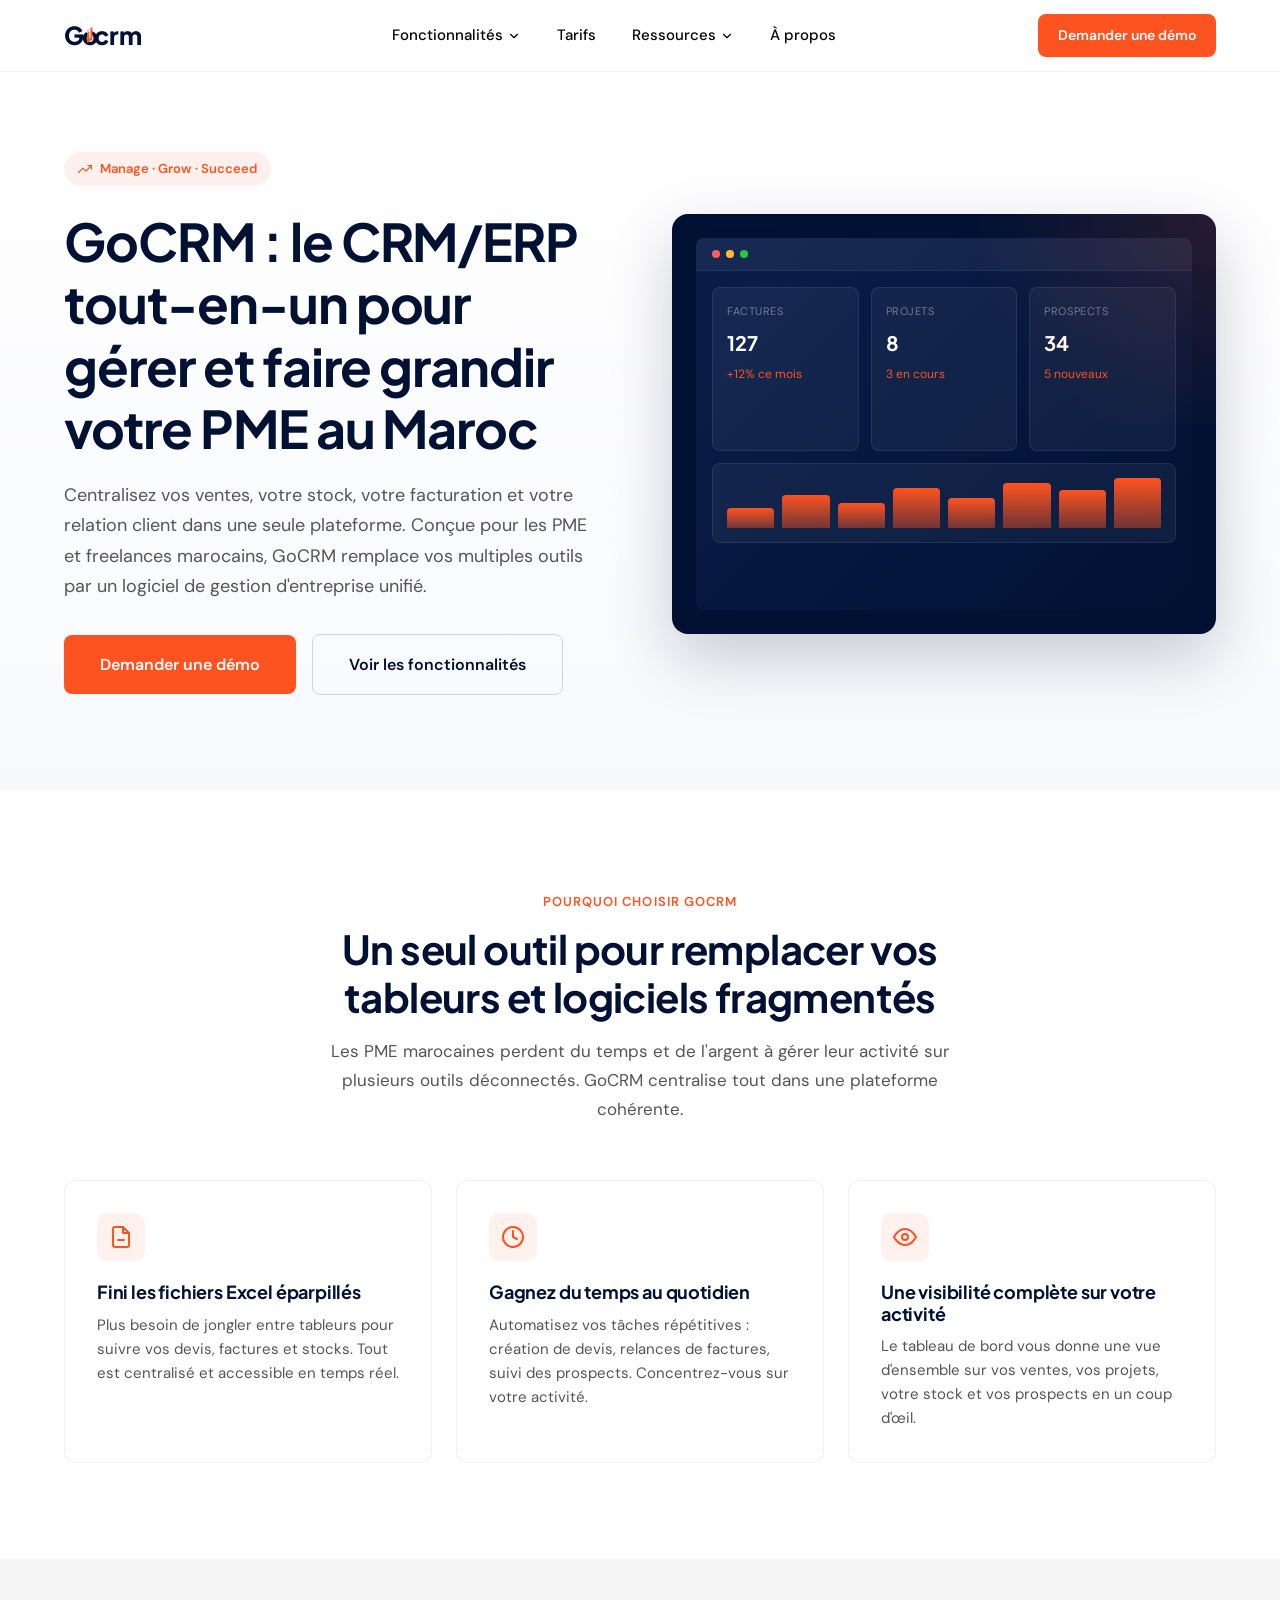
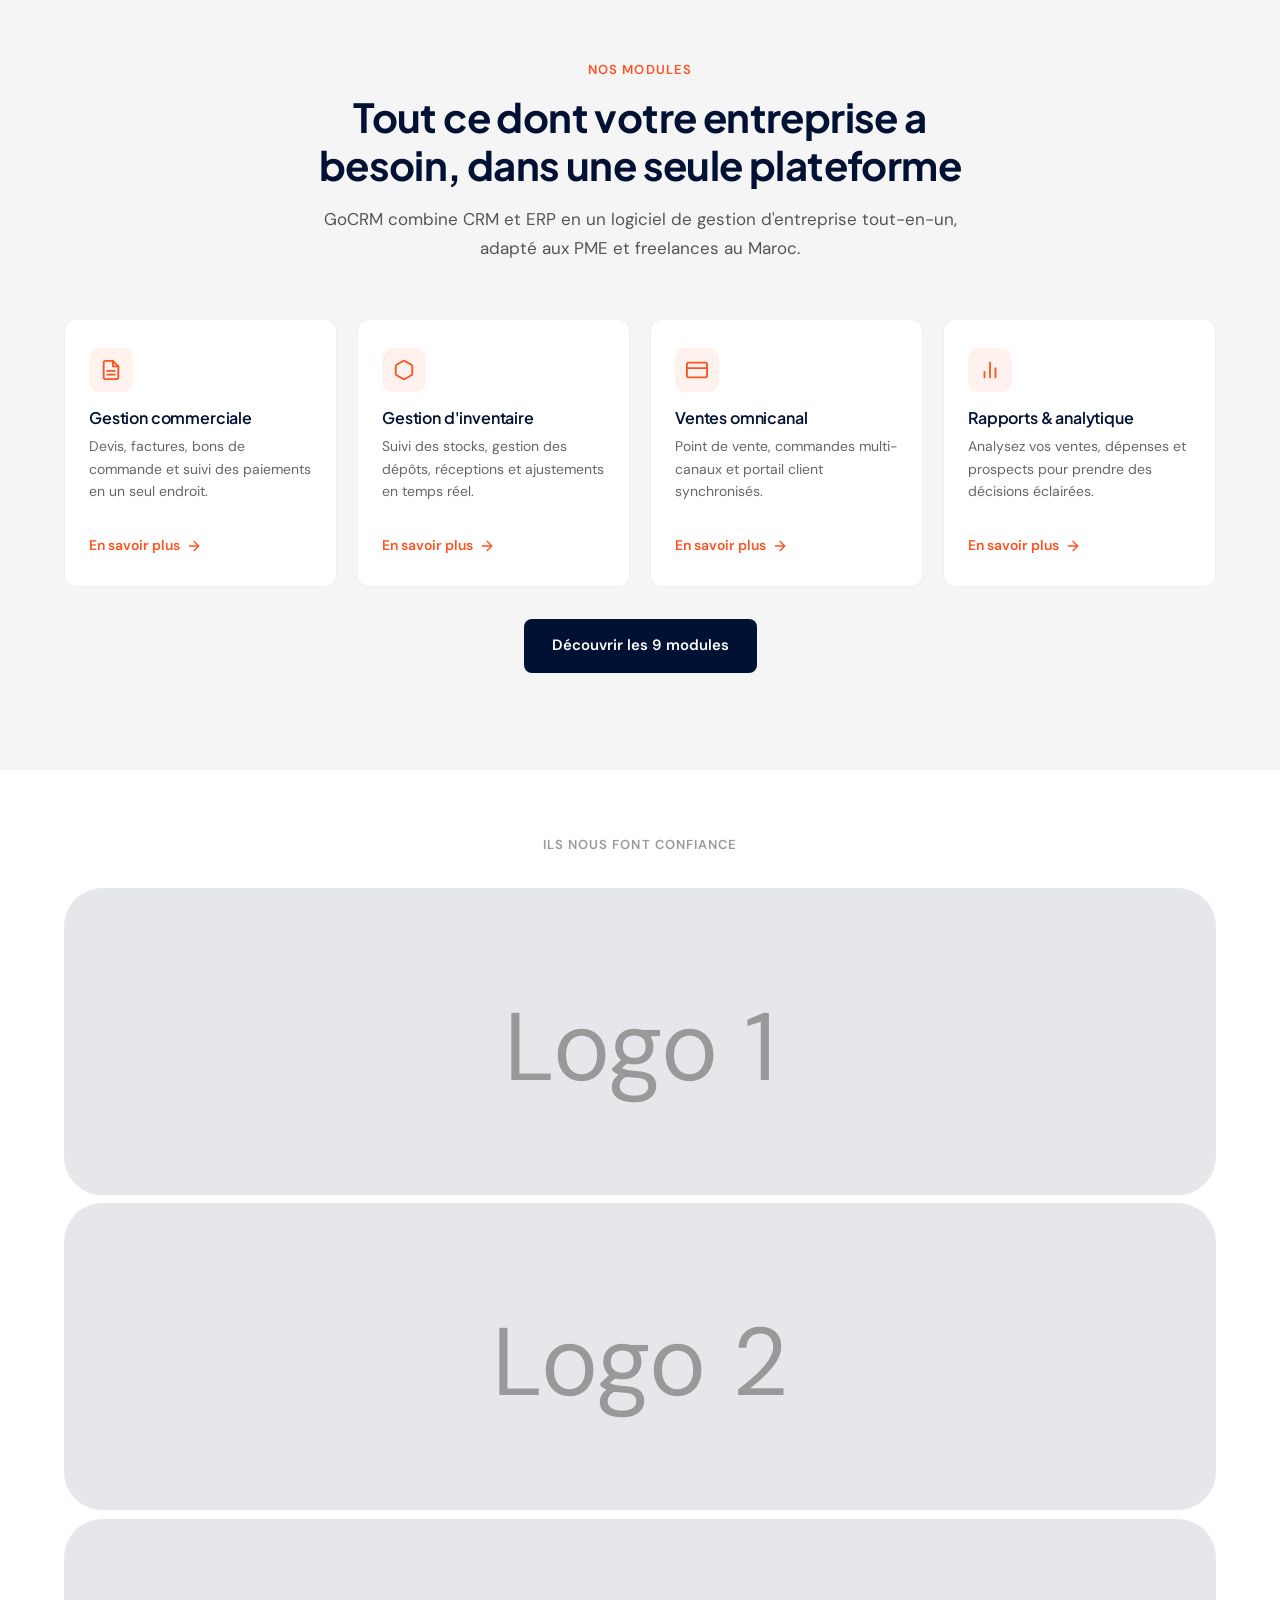
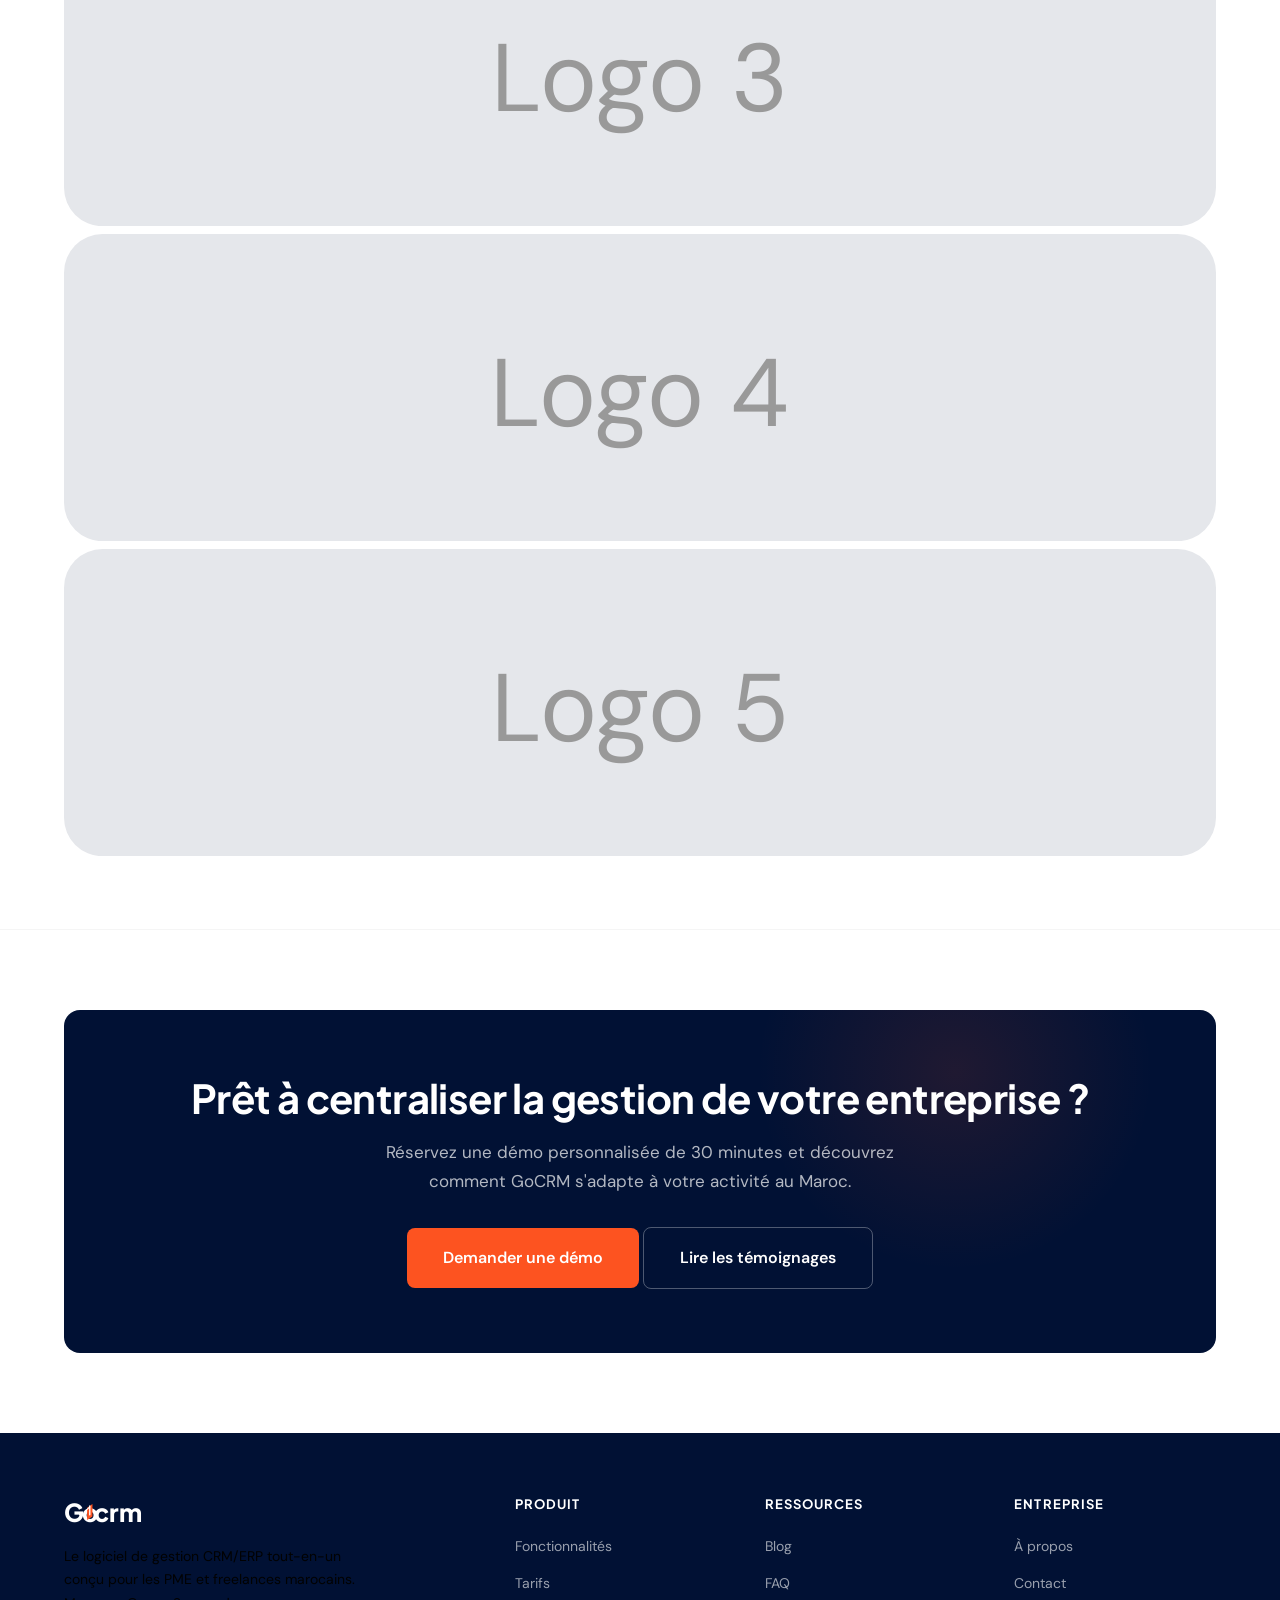
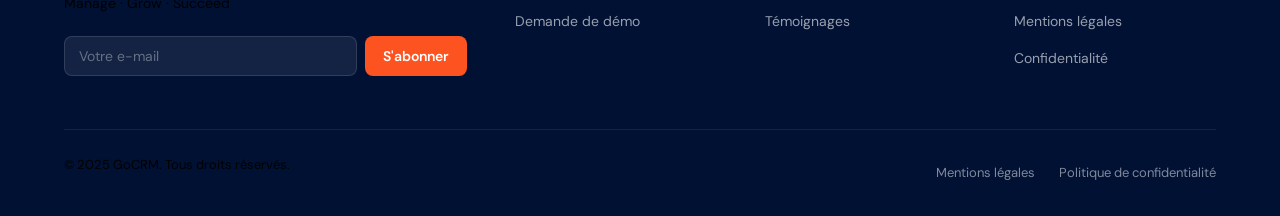
==== commit b0ff6573: "Update index.html" ====
--- a/index.html
+++ b/index.html
@@ -3,207 +3,363 @@
 <head>
   <meta charset="UTF-8">
   <meta name="viewport" content="width=device-width, initial-scale=1.0">
-  <title>Fonctionnalités GoCRM : tous les modules de gestion pour votre PME</title>
-  <meta name="description" content="Découvrez les 9 modules GoCRM : commercial, stock, projets, affiliation, ventes omnicanal et plus. Une plateforme, toute votre gestion.">
-  <link rel="canonical" href="/fonctionnalites">
+  <title>GoCRM – Logiciel de gestion CRM/ERP tout-en-un pour PME au Maroc</title>
+  <meta name="description" content="Centralisez ventes, stock, facturation et relation client avec GoCRM, la plateforme de gestion tout-en-un pensée pour les PME marocaines. Demandez votre démo.">
+  <link rel="canonical" href="/">
   <link rel="preconnect" href="https://fonts.googleapis.com">
   <link rel="preconnect" href="https://fonts.gstatic.com" crossorigin>
   <link href="https://fonts.googleapis.com/css2?family=DM+Sans:ital,opsz,wght@0,9..40,300;0,9..40,400;0,9..40,500;0,9..40,600;0,9..40,700;1,9..40,400&family=Plus+Jakarta+Sans:wght@500;600;700;800&display=swap" rel="stylesheet">
-  <link rel="stylesheet" href="../style.css">
+  <link rel="stylesheet" href="style.css">
 </head>
 <body>
 
+  <!-- Header -->
   <header class="header">
     <div class="container header__inner">
-      <a href="../index.html" class="header__logo" aria-label="GoCRM Accueil">
-        <svg xmlns="http://www.w3.org/2000/svg" viewBox="0 0 160 36" fill="none" height="32"><text x="0" y="28" font-family="Plus Jakarta Sans, sans-serif" font-weight="800" font-size="28" fill="#011134">G</text><text x="20" y="28" font-family="Plus Jakarta Sans, sans-serif" font-weight="800" font-size="28" fill="#011134">o</text><path d="M26 12 L32 8 L32 22 L26 26 Z" fill="#FD5320"/><path d="M29 10 L29 20" stroke="#fff" stroke-width="1.5" stroke-linecap="round"/><path d="M26 14 L29 11" stroke="#fff" stroke-width="1.2" stroke-linecap="round"/><text x="34" y="28" font-family="Plus Jakarta Sans, sans-serif" font-weight="800" font-size="28" fill="#011134">crm</text></svg>
+      <a href="index.html" class="header__logo" aria-label="GoCRM Accueil">
+        <svg xmlns="http://www.w3.org/2000/svg" viewBox="0 0 160 36" fill="none" height="32">
+          <text x="0" y="28" font-family="Plus Jakarta Sans, sans-serif" font-weight="800" font-size="28" fill="#011134">G</text>
+          <text x="20" y="28" font-family="Plus Jakarta Sans, sans-serif" font-weight="800" font-size="28" fill="#011134">o</text>
+          <path d="M26 12 L32 8 L32 22 L26 26 Z" fill="#FD5320"/>
+          <path d="M29 10 L29 20" stroke="#ffffff" stroke-width="1.5" stroke-linecap="round"/>
+          <path d="M26 14 L29 11" stroke="#ffffff" stroke-width="1.2" stroke-linecap="round"/>
+          <text x="34" y="28" font-family="Plus Jakarta Sans, sans-serif" font-weight="800" font-size="28" fill="#011134">crm</text>
+        </svg>
       </a>
+
       <nav class="header__nav" aria-label="Navigation principale">
         <div class="header__nav-item">
-          <a href="index.html" class="header__nav-link">Fonctionnalités<svg xmlns="http://www.w3.org/2000/svg" viewBox="0 0 24 24" fill="none" stroke="currentColor" stroke-width="2" stroke-linecap="round" stroke-linejoin="round"><path d="M6 9l6 6 6-6"/></svg></a>
+          <a href="fonctionnalites/index.html" class="header__nav-link">
+            Fonctionnalités
+            <svg xmlns="http://www.w3.org/2000/svg" viewBox="0 0 24 24" fill="none" stroke="currentColor" stroke-width="2" stroke-linecap="round" stroke-linejoin="round"><path d="M6 9l6 6 6-6"/></svg>
+          </a>
           <div class="mega-menu">
             <div class="mega-menu__grid">
-              <a href="tableau-de-bord.html" class="mega-menu__link"><div class="mega-menu__icon"><svg xmlns="http://www.w3.org/2000/svg" viewBox="0 0 24 24" fill="none" stroke="currentColor" stroke-width="2" stroke-linecap="round" stroke-linejoin="round"><rect x="3" y="3" width="7" height="7"/><rect x="14" y="3" width="7" height="7"/><rect x="3" y="14" width="7" height="7"/><rect x="14" y="14" width="7" height="7"/></svg></div><div class="mega-menu__text"><strong>Tableau de bord</strong><span>Pilotez en temps réel</span></div></a>
-              <a href="gestion-commerciale.html" class="mega-menu__link"><div class="mega-menu__icon"><svg xmlns="http://www.w3.org/2000/svg" viewBox="0 0 24 24" fill="none" stroke="currentColor" stroke-width="2" stroke-linecap="round" stroke-linejoin="round"><path d="M14 2H6a2 2 0 0 0-2 2v16a2 2 0 0 0 2 2h12a2 2 0 0 0 2-2V8z"/><polyline points="14 2 14 8 20 8"/></svg></div><div class="mega-menu__text"><strong>Gestion commerciale</strong><span>Devis, factures, BC</span></div></a>
-              <a href="clients-abonnements.html" class="mega-menu__link"><div class="mega-menu__icon"><svg xmlns="http://www.w3.org/2000/svg" viewBox="0 0 24 24" fill="none" stroke="currentColor" stroke-width="2" stroke-linecap="round" stroke-linejoin="round"><path d="M17 21v-2a4 4 0 0 0-4-4H5a4 4 0 0 0-4 4v2"/><circle cx="9" cy="7" r="4"/></svg></div><div class="mega-menu__text"><strong>Clients & abonnements</strong><span>Contrats, récurrent</span></div></a>
-              <a href="projets-taches.html" class="mega-menu__link"><div class="mega-menu__icon"><svg xmlns="http://www.w3.org/2000/svg" viewBox="0 0 24 24" fill="none" stroke="currentColor" stroke-width="2" stroke-linecap="round" stroke-linejoin="round"><path d="M2 3h6a4 4 0 0 1 4 4v14a3 3 0 0 0-3-3H2z"/><path d="M22 3h-6a4 4 0 0 0-4 4v14a3 3 0 0 1 3-3h7z"/></svg></div><div class="mega-menu__text"><strong>Projets & tâches</strong><span>Suivi et attribution</span></div></a>
-              <a href="gestion-affiliation.html" class="mega-menu__link"><div class="mega-menu__icon"><svg xmlns="http://www.w3.org/2000/svg" viewBox="0 0 24 24" fill="none" stroke="currentColor" stroke-width="2" stroke-linecap="round" stroke-linejoin="round"><circle cx="12" cy="12" r="10"/><line x1="2" y1="12" x2="22" y2="12"/><path d="M12 2a15.3 15.3 0 0 1 4 10 15.3 15.3 0 0 1-4 10 15.3 15.3 0 0 1-4-10 15.3 15.3 0 0 1 4-10z"/></svg></div><div class="mega-menu__text"><strong>Gestion affiliation</strong><span>Commissions, paiements</span></div></a>
-              <a href="ventes-omnicanal.html" class="mega-menu__link"><div class="mega-menu__icon"><svg xmlns="http://www.w3.org/2000/svg" viewBox="0 0 24 24" fill="none" stroke="currentColor" stroke-width="2" stroke-linecap="round" stroke-linejoin="round"><rect x="1" y="4" width="22" height="16" rx="2" ry="2"/><line x1="1" y1="10" x2="23" y2="10"/></svg></div><div class="mega-menu__text"><strong>Ventes omnicanal</strong><span>POS, portail client</span></div></a>
-              <a href="gestion-inventaire.html" class="mega-menu__link"><div class="mega-menu__icon"><svg xmlns="http://www.w3.org/2000/svg" viewBox="0 0 24 24" fill="none" stroke="currentColor" stroke-width="2" stroke-linecap="round" stroke-linejoin="round"><path d="M21 16V8a2 2 0 0 0-1-1.73l-7-4a2 2 0 0 0-2 0l-7 4A2 2 0 0 0 3 8v8a2 2 0 0 0 1 1.73l7 4a2 2 0 0 0 2 0l7-4A2 2 0 0 0 21 16z"/></svg></div><div class="mega-menu__text"><strong>Gestion d'inventaire</strong><span>Stock, dépôts</span></div></a>
-              <a href="rapports-analytique.html" class="mega-menu__link"><div class="mega-menu__icon"><svg xmlns="http://www.w3.org/2000/svg" viewBox="0 0 24 24" fill="none" stroke="currentColor" stroke-width="2" stroke-linecap="round" stroke-linejoin="round"><line x1="18" y1="20" x2="18" y2="10"/><line x1="12" y1="20" x2="12" y2="4"/><line x1="6" y1="20" x2="6" y2="14"/></svg></div><div class="mega-menu__text"><strong>Rapports & analytique</strong><span>Ventes, dépenses</span></div></a>
-              <a href="support-prospects.html" class="mega-menu__link" style="grid-column:1/-1"><div class="mega-menu__icon"><svg xmlns="http://www.w3.org/2000/svg" viewBox="0 0 24 24" fill="none" stroke="currentColor" stroke-width="2" stroke-linecap="round" stroke-linejoin="round"><path d="M21 15a2 2 0 0 1-2 2H7l-4 4V5a2 2 0 0 1 2-2h14a2 2 0 0 1 2 2z"/></svg></div><div class="mega-menu__text"><strong>Support & prospects</strong><span>Leads, tickets, devis</span></div></a>
-            </div>
-          </div>
-        </div>
-        <a href="../tarifs.html" class="header__nav-link">Tarifs</a>
+              <a href="fonctionnalites/tableau-de-bord.html" class="mega-menu__link">
+                <div class="mega-menu__icon"><svg xmlns="http://www.w3.org/2000/svg" viewBox="0 0 24 24" fill="none" stroke="currentColor" stroke-width="2" stroke-linecap="round" stroke-linejoin="round"><rect x="3" y="3" width="7" height="7"/><rect x="14" y="3" width="7" height="7"/><rect x="3" y="14" width="7" height="7"/><rect x="14" y="14" width="7" height="7"/></svg></div>
+                <div class="mega-menu__text"><strong>Tableau de bord</strong><span>Pilotez votre activité en temps réel</span></div>
+              </a>
+              <a href="fonctionnalites/gestion-commerciale.html" class="mega-menu__link">
+                <div class="mega-menu__icon"><svg xmlns="http://www.w3.org/2000/svg" viewBox="0 0 24 24" fill="none" stroke="currentColor" stroke-width="2" stroke-linecap="round" stroke-linejoin="round"><path d="M14 2H6a2 2 0 0 0-2 2v16a2 2 0 0 0 2 2h12a2 2 0 0 0 2-2V8z"/><polyline points="14 2 14 8 20 8"/><line x1="16" y1="13" x2="8" y2="13"/><line x1="16" y1="17" x2="8" y2="17"/></svg></div>
+                <div class="mega-menu__text"><strong>Gestion commerciale</strong><span>Devis, factures, bons de commande</span></div>
+              </a>
+              <a href="fonctionnalites/clients-abonnements.html" class="mega-menu__link">
+                <div class="mega-menu__icon"><svg xmlns="http://www.w3.org/2000/svg" viewBox="0 0 24 24" fill="none" stroke="currentColor" stroke-width="2" stroke-linecap="round" stroke-linejoin="round"><path d="M17 21v-2a4 4 0 0 0-4-4H5a4 4 0 0 0-4 4v2"/><circle cx="9" cy="7" r="4"/><path d="M23 21v-2a4 4 0 0 0-3-3.87"/><path d="M16 3.13a4 4 0 0 1 0 7.75"/></svg></div>
+                <div class="mega-menu__text"><strong>Clients & abonnements</strong><span>Fiches clients, contrats, récurrent</span></div>
+              </a>
+              <a href="fonctionnalites/projets-taches.html" class="mega-menu__link">
+                <div class="mega-menu__icon"><svg xmlns="http://www.w3.org/2000/svg" viewBox="0 0 24 24" fill="none" stroke="currentColor" stroke-width="2" stroke-linecap="round" stroke-linejoin="round"><path d="M2 3h6a4 4 0 0 1 4 4v14a3 3 0 0 0-3-3H2z"/><path d="M22 3h-6a4 4 0 0 0-4 4v14a3 3 0 0 1 3-3h7z"/></svg></div>
+                <div class="mega-menu__text"><strong>Projets & tâches</strong><span>Suivi d'avancement et attribution</span></div>
+              </a>
+              <a href="fonctionnalites/gestion-affiliation.html" class="mega-menu__link">
+                <div class="mega-menu__icon"><svg xmlns="http://www.w3.org/2000/svg" viewBox="0 0 24 24" fill="none" stroke="currentColor" stroke-width="2" stroke-linecap="round" stroke-linejoin="round"><circle cx="12" cy="12" r="10"/><line x1="2" y1="12" x2="22" y2="12"/><path d="M12 2a15.3 15.3 0 0 1 4 10 15.3 15.3 0 0 1-4 10 15.3 15.3 0 0 1-4-10 15.3 15.3 0 0 1 4-10z"/></svg></div>
+                <div class="mega-menu__text"><strong>Gestion affiliation</strong><span>Affiliés, commissions, paiements</span></div>
+              </a>
+              <a href="fonctionnalites/ventes-omnicanal.html" class="mega-menu__link">
+                <div class="mega-menu__icon"><svg xmlns="http://www.w3.org/2000/svg" viewBox="0 0 24 24" fill="none" stroke="currentColor" stroke-width="2" stroke-linecap="round" stroke-linejoin="round"><rect x="1" y="4" width="22" height="16" rx="2" ry="2"/><line x1="1" y1="10" x2="23" y2="10"/></svg></div>
+                <div class="mega-menu__text"><strong>Ventes omnicanal</strong><span>POS, portail client, commandes</span></div>
+              </a>
+              <a href="fonctionnalites/gestion-inventaire.html" class="mega-menu__link">
+                <div class="mega-menu__icon"><svg xmlns="http://www.w3.org/2000/svg" viewBox="0 0 24 24" fill="none" stroke="currentColor" stroke-width="2" stroke-linecap="round" stroke-linejoin="round"><path d="M21 16V8a2 2 0 0 0-1-1.73l-7-4a2 2 0 0 0-2 0l-7 4A2 2 0 0 0 3 8v8a2 2 0 0 0 1 1.73l7 4a2 2 0 0 0 2 0l7-4A2 2 0 0 0 21 16z"/><polyline points="3.27 6.96 12 12.01 20.73 6.96"/><line x1="12" y1="22.08" x2="12" y2="12"/></svg></div>
+                <div class="mega-menu__text"><strong>Gestion d'inventaire</strong><span>Stock, dépôts, réceptions</span></div>
+              </a>
+              <a href="fonctionnalites/rapports-analytique.html" class="mega-menu__link">
+                <div class="mega-menu__icon"><svg xmlns="http://www.w3.org/2000/svg" viewBox="0 0 24 24" fill="none" stroke="currentColor" stroke-width="2" stroke-linecap="round" stroke-linejoin="round"><line x1="18" y1="20" x2="18" y2="10"/><line x1="12" y1="20" x2="12" y2="4"/><line x1="6" y1="20" x2="6" y2="14"/></svg></div>
+                <div class="mega-menu__text"><strong>Rapports & analytique</strong><span>Ventes, dépenses, prospects</span></div>
+              </a>
+              <a href="fonctionnalites/support-prospects.html" class="mega-menu__link" style="grid-column: 1 / -1;">
+                <div class="mega-menu__icon"><svg xmlns="http://www.w3.org/2000/svg" viewBox="0 0 24 24" fill="none" stroke="currentColor" stroke-width="2" stroke-linecap="round" stroke-linejoin="round"><path d="M21 15a2 2 0 0 1-2 2H7l-4 4V5a2 2 0 0 1 2-2h14a2 2 0 0 1 2 2z"/></svg></div>
+                <div class="mega-menu__text"><strong>Support & prospects</strong><span>Leads, demandes de devis, tickets support</span></div>
+              </a>
+            </div>
+            <div class="mega-menu__footer">
+              <a href="fonctionnalites/index.html" class="btn btn--outline btn--sm">Voir toutes les fonctionnalités</a>
+            </div>
+          </div>
+        </div>
+
+        <a href="tarifs.html" class="header__nav-link">Tarifs</a>
+
         <div class="header__nav-item">
-          <a href="../blog/index.html" class="header__nav-link">Ressources<svg xmlns="http://www.w3.org/2000/svg" viewBox="0 0 24 24" fill="none" stroke="currentColor" stroke-width="2" stroke-linecap="round" stroke-linejoin="round"><path d="M6 9l6 6 6-6"/></svg></a>
+          <a href="blog/index.html" class="header__nav-link">
+            Ressources
+            <svg xmlns="http://www.w3.org/2000/svg" viewBox="0 0 24 24" fill="none" stroke="currentColor" stroke-width="2" stroke-linecap="round" stroke-linejoin="round"><path d="M6 9l6 6 6-6"/></svg>
+          </a>
           <div class="dropdown-menu">
-            <a href="../blog/index.html" class="dropdown-menu__link">Blog</a>
-            <a href="../faq.html" class="dropdown-menu__link">FAQ</a>
-            <a href="../temoignages.html" class="dropdown-menu__link">Témoignages</a>
-          </div>
-        </div>
-        <a href="../a-propos.html" class="header__nav-link">À propos</a>
+            <a href="blog/index.html" class="dropdown-menu__link">Blog</a>
+            <a href="faq.html" class="dropdown-menu__link">FAQ</a>
+            <a href="temoignages.html" class="dropdown-menu__link">Témoignages</a>
+          </div>
+        </div>
+
+        <a href="a-propos.html" class="header__nav-link">À propos</a>
       </nav>
-      <a href="../demande-demo.html" class="btn btn--primary btn--sm header__cta">Demander une démo</a>
-      <button class="mobile-toggle" aria-label="Menu"><svg xmlns="http://www.w3.org/2000/svg" width="24" height="24" viewBox="0 0 24 24" fill="none" stroke="currentColor" stroke-width="2" stroke-linecap="round" stroke-linejoin="round"><line x1="3" y1="6" x2="21" y2="6"/><line x1="3" y1="12" x2="21" y2="12"/><line x1="3" y1="18" x2="21" y2="18"/></svg></button>
+
+      <a href="demande-demo.html" class="btn btn--primary btn--sm header__cta">Demander une démo</a>
+
+      <button class="mobile-toggle" aria-label="Ouvrir le menu">
+        <svg xmlns="http://www.w3.org/2000/svg" width="24" height="24" viewBox="0 0 24 24" fill="none" stroke="currentColor" stroke-width="2" stroke-linecap="round" stroke-linejoin="round"><line x1="3" y1="6" x2="21" y2="6"/><line x1="3" y1="12" x2="21" y2="12"/><line x1="3" y1="18" x2="21" y2="18"/></svg>
+      </button>
     </div>
+
+    <!-- Mobile Menu -->
     <div class="mobile-menu">
-      <a href="index.html" class="mobile-menu__link" data-submenu="mob-func">Fonctionnalités<svg xmlns="http://www.w3.org/2000/svg" viewBox="0 0 24 24" fill="none" stroke="currentColor" stroke-width="2" stroke-linecap="round" stroke-linejoin="round"><path d="M6 9l6 6 6-6"/></svg></a>
-      <div class="mobile-submenu" id="mob-func">
-        <a href="tableau-de-bord.html" class="mobile-submenu__link">Tableau de bord</a>
-        <a href="gestion-commerciale.html" class="mobile-submenu__link">Gestion commerciale</a>
-        <a href="clients-abonnements.html" class="mobile-submenu__link">Clients & abonnements</a>
-        <a href="projets-taches.html" class="mobile-submenu__link">Projets & tâches</a>
-        <a href="gestion-affiliation.html" class="mobile-submenu__link">Gestion affiliation</a>
-        <a href="ventes-omnicanal.html" class="mobile-submenu__link">Ventes omnicanal</a>
-        <a href="gestion-inventaire.html" class="mobile-submenu__link">Gestion d'inventaire</a>
-        <a href="rapports-analytique.html" class="mobile-submenu__link">Rapports & analytique</a>
-        <a href="support-prospects.html" class="mobile-submenu__link">Support & prospects</a>
-      </div>
-      <a href="../tarifs.html" class="mobile-menu__link">Tarifs</a>
-      <a href="../blog/index.html" class="mobile-menu__link">Blog</a>
-      <a href="../faq.html" class="mobile-menu__link">FAQ</a>
-      <a href="../temoignages.html" class="mobile-menu__link">Témoignages</a>
-      <a href="../a-propos.html" class="mobile-menu__link">À propos</a>
-      <a href="../contact.html" class="mobile-menu__link">Contact</a>
-      <div class="mobile-menu__cta"><a href="../demande-demo.html" class="btn btn--primary btn--lg" style="width:100%">Demander une démo</a></div>
+      <a href="fonctionnalites/index.html" class="mobile-menu__link" data-submenu="mobile-fonctionnalites">
+        Fonctionnalités
+        <svg xmlns="http://www.w3.org/2000/svg" viewBox="0 0 24 24" fill="none" stroke="currentColor" stroke-width="2" stroke-linecap="round" stroke-linejoin="round"><path d="M6 9l6 6 6-6"/></svg>
+      </a>
+      <div class="mobile-submenu" id="mobile-fonctionnalites">
+        <a href="fonctionnalites/tableau-de-bord.html" class="mobile-submenu__link">Tableau de bord</a>
+        <a href="fonctionnalites/gestion-commerciale.html" class="mobile-submenu__link">Gestion commerciale</a>
+        <a href="fonctionnalites/clients-abonnements.html" class="mobile-submenu__link">Clients & abonnements</a>
+        <a href="fonctionnalites/projets-taches.html" class="mobile-submenu__link">Projets & tâches</a>
+        <a href="fonctionnalites/gestion-affiliation.html" class="mobile-submenu__link">Gestion affiliation</a>
+        <a href="fonctionnalites/ventes-omnicanal.html" class="mobile-submenu__link">Ventes omnicanal</a>
+        <a href="fonctionnalites/gestion-inventaire.html" class="mobile-submenu__link">Gestion d'inventaire</a>
+        <a href="fonctionnalites/rapports-analytique.html" class="mobile-submenu__link">Rapports & analytique</a>
+        <a href="fonctionnalites/support-prospects.html" class="mobile-submenu__link">Support & prospects</a>
+      </div>
+      <a href="tarifs.html" class="mobile-menu__link">Tarifs</a>
+      <a href="blog/index.html" class="mobile-menu__link">Blog</a>
+      <a href="faq.html" class="mobile-menu__link">FAQ</a>
+      <a href="temoignages.html" class="mobile-menu__link">Témoignages</a>
+      <a href="a-propos.html" class="mobile-menu__link">À propos</a>
+      <a href="contact.html" class="mobile-menu__link">Contact</a>
+      <div class="mobile-menu__cta">
+        <a href="demande-demo.html" class="btn btn--primary btn--lg" style="width:100%;">Demander une démo</a>
+      </div>
     </div>
   </header>
 
   <main>
-    <section class="hero--page">
+    <!-- Hero -->
+    <section class="hero">
+      <div class="container hero__inner">
+        <div class="hero__content">
+          <div class="hero__badge">
+            <svg xmlns="http://www.w3.org/2000/svg" viewBox="0 0 24 24" fill="none" stroke="currentColor" stroke-width="2" stroke-linecap="round" stroke-linejoin="round"><polyline points="23 6 13.5 15.5 8.5 10.5 1 18"/><polyline points="17 6 23 6 23 12"/></svg>
+            Manage · Grow · Succeed
+          </div>
+          <h1 class="hero__title">GoCRM : le CRM/ERP tout-en-un pour gérer et faire grandir votre PME au Maroc</h1>
+          <p class="hero__desc">Centralisez vos ventes, votre stock, votre facturation et votre relation client dans une seule plateforme. Conçue pour les PME et freelances marocains, GoCRM remplace vos multiples outils par un logiciel de gestion d'entreprise unifié.</p>
+          <div class="hero__actions">
+            <a href="demande-demo.html" class="btn btn--primary btn--lg">Demander une démo</a>
+            <a href="fonctionnalites/index.html" class="btn btn--outline btn--lg">Voir les fonctionnalités</a>
+          </div>
+        </div>
+        <div class="hero__visual">
+          <div class="hero__image-wrapper">
+            <div class="hero__mockup">
+              <div class="hero__mockup-bar">
+                <span class="hero__mockup-dot"></span>
+                <span class="hero__mockup-dot"></span>
+                <span class="hero__mockup-dot"></span>
+              </div>
+              <div class="hero__mockup-content">
+                <div class="hero__mockup-card">
+                  <div class="hero__mockup-card-label">Factures</div>
+                  <div class="hero__mockup-card-value">127</div>
+                  <div class="hero__mockup-card-sub">+12% ce mois</div>
+                </div>
+                <div class="hero__mockup-card">
+                  <div class="hero__mockup-card-label">Projets</div>
+                  <div class="hero__mockup-card-value">8</div>
+                  <div class="hero__mockup-card-sub">3 en cours</div>
+                </div>
+                <div class="hero__mockup-card">
+                  <div class="hero__mockup-card-label">Prospects</div>
+                  <div class="hero__mockup-card-value">34</div>
+                  <div class="hero__mockup-card-sub">5 nouveaux</div>
+                </div>
+                <div class="hero__mockup-bar-chart">
+                  <div class="hero__mockup-bar-item" style="height:40%"></div>
+                  <div class="hero__mockup-bar-item" style="height:65%"></div>
+                  <div class="hero__mockup-bar-item" style="height:50%"></div>
+                  <div class="hero__mockup-bar-item" style="height:80%"></div>
+                  <div class="hero__mockup-bar-item" style="height:60%"></div>
+                  <div class="hero__mockup-bar-item" style="height:90%"></div>
+                  <div class="hero__mockup-bar-item" style="height:75%"></div>
+                  <div class="hero__mockup-bar-item" style="height:100%"></div>
+                </div>
+              </div>
+            </div>
+          </div>
+        </div>
+      </div>
+    </section>
+
+    <!-- Problèmes résolus -->
+    <section class="problems section">
       <div class="container">
-        <div class="hero__breadcrumb">
-          <a href="../index.html">Accueil</a>
-          <svg xmlns="http://www.w3.org/2000/svg" viewBox="0 0 24 24" fill="none" stroke="currentColor" stroke-width="2" stroke-linecap="round" stroke-linejoin="round"><polyline points="9 18 15 12 9 6"/></svg>
-          <span>Fonctionnalités</span>
-        </div>
-        <h1>Toutes les fonctionnalités GoCRM pour piloter votre entreprise</h1>
-        <p class="hero__desc">Neuf modules intégrés pour couvrir l'ensemble de votre gestion d'entreprise : du commercial à l'inventaire, en passant par les projets et l'affiliation.</p>
-      </div>
-    </section>
-
-    <section class="section">
-      <div class="container">
-        <div class="modules-preview__grid">
-          <a href="tableau-de-bord.html" class="module-card">
-            <div class="module-card__icon"><svg xmlns="http://www.w3.org/2000/svg" viewBox="0 0 24 24" fill="none" stroke="currentColor" stroke-width="2" stroke-linecap="round" stroke-linejoin="round"><rect x="3" y="3" width="7" height="7"/><rect x="14" y="3" width="7" height="7"/><rect x="3" y="14" width="7" height="7"/><rect x="14" y="14" width="7" height="7"/></svg></div>
-            <h3 class="module-card__title">Tableau de bord</h3>
-            <p class="module-card__text">Vue d'ensemble de votre activité : factures, projets, tâches et prospects en un coup d'œil.</p>
-            <span class="module-card__link">En savoir plus <svg xmlns="http://www.w3.org/2000/svg" viewBox="0 0 24 24" fill="none" stroke="currentColor" stroke-width="2" stroke-linecap="round" stroke-linejoin="round"><line x1="5" y1="12" x2="19" y2="12"/><polyline points="12 5 19 12 12 19"/></svg></span>
-          </a>
-          <a href="gestion-commerciale.html" class="module-card">
-            <div class="module-card__icon"><svg xmlns="http://www.w3.org/2000/svg" viewBox="0 0 24 24" fill="none" stroke="currentColor" stroke-width="2" stroke-linecap="round" stroke-linejoin="round"><path d="M14 2H6a2 2 0 0 0-2 2v16a2 2 0 0 0 2 2h12a2 2 0 0 0 2-2V8z"/><polyline points="14 2 14 8 20 8"/><line x1="16" y1="13" x2="8" y2="13"/><line x1="16" y1="17" x2="8" y2="17"/></svg></div>
-            <h3 class="module-card__title">Gestion commerciale</h3>
-            <p class="module-card__text">Créez et suivez vos devis, factures et bons de commande avec suivi des paiements.</p>
-            <span class="module-card__link">En savoir plus <svg xmlns="http://www.w3.org/2000/svg" viewBox="0 0 24 24" fill="none" stroke="currentColor" stroke-width="2" stroke-linecap="round" stroke-linejoin="round"><line x1="5" y1="12" x2="19" y2="12"/><polyline points="12 5 19 12 12 19"/></svg></span>
-          </a>
-          <a href="clients-abonnements.html" class="module-card">
-            <div class="module-card__icon"><svg xmlns="http://www.w3.org/2000/svg" viewBox="0 0 24 24" fill="none" stroke="currentColor" stroke-width="2" stroke-linecap="round" stroke-linejoin="round"><path d="M17 21v-2a4 4 0 0 0-4-4H5a4 4 0 0 0-4 4v2"/><circle cx="9" cy="7" r="4"/></svg></div>
-            <h3 class="module-card__title">Clients & abonnements</h3>
-            <p class="module-card__text">Fiches clients centralisées, gestion des abonnements récurrents et contrats.</p>
-            <span class="module-card__link">En savoir plus <svg xmlns="http://www.w3.org/2000/svg" viewBox="0 0 24 24" fill="none" stroke="currentColor" stroke-width="2" stroke-linecap="round" stroke-linejoin="round"><line x1="5" y1="12" x2="19" y2="12"/><polyline points="12 5 19 12 12 19"/></svg></span>
-          </a>
-          <a href="projets-taches.html" class="module-card">
-            <div class="module-card__icon"><svg xmlns="http://www.w3.org/2000/svg" viewBox="0 0 24 24" fill="none" stroke="currentColor" stroke-width="2" stroke-linecap="round" stroke-linejoin="round"><path d="M2 3h6a4 4 0 0 1 4 4v14a3 3 0 0 0-3-3H2z"/><path d="M22 3h-6a4 4 0 0 0-4 4v14a3 3 0 0 1 3-3h7z"/></svg></div>
-            <h3 class="module-card__title">Projets & tâches</h3>
-            <p class="module-card__text">Organisez vos projets, attribuez les tâches et suivez l'avancement en équipe.</p>
-            <span class="module-card__link">En savoir plus <svg xmlns="http://www.w3.org/2000/svg" viewBox="0 0 24 24" fill="none" stroke="currentColor" stroke-width="2" stroke-linecap="round" stroke-linejoin="round"><line x1="5" y1="12" x2="19" y2="12"/><polyline points="12 5 19 12 12 19"/></svg></span>
-          </a>
-          <a href="gestion-affiliation.html" class="module-card">
-            <div class="module-card__icon"><svg xmlns="http://www.w3.org/2000/svg" viewBox="0 0 24 24" fill="none" stroke="currentColor" stroke-width="2" stroke-linecap="round" stroke-linejoin="round"><circle cx="12" cy="12" r="10"/><line x1="2" y1="12" x2="22" y2="12"/><path d="M12 2a15.3 15.3 0 0 1 4 10 15.3 15.3 0 0 1-4 10 15.3 15.3 0 0 1-4-10 15.3 15.3 0 0 1 4-10z"/></svg></div>
-            <h3 class="module-card__title">Gestion de l'affiliation</h3>
-            <p class="module-card__text">Pilotez votre réseau d'affiliés : gestion des groupes, commissions et paiements.</p>
-            <span class="module-card__link">En savoir plus <svg xmlns="http://www.w3.org/2000/svg" viewBox="0 0 24 24" fill="none" stroke="currentColor" stroke-width="2" stroke-linecap="round" stroke-linejoin="round"><line x1="5" y1="12" x2="19" y2="12"/><polyline points="12 5 19 12 12 19"/></svg></span>
-          </a>
-          <a href="ventes-omnicanal.html" class="module-card">
-            <div class="module-card__icon"><svg xmlns="http://www.w3.org/2000/svg" viewBox="0 0 24 24" fill="none" stroke="currentColor" stroke-width="2" stroke-linecap="round" stroke-linejoin="round"><rect x="1" y="4" width="22" height="16" rx="2" ry="2"/><line x1="1" y1="10" x2="23" y2="10"/></svg></div>
-            <h3 class="module-card__title">Ventes omnicanal</h3>
-            <p class="module-card__text">Vendez sur tous vos canaux : point de vente, commandes en ligne et portail client.</p>
-            <span class="module-card__link">En savoir plus <svg xmlns="http://www.w3.org/2000/svg" viewBox="0 0 24 24" fill="none" stroke="currentColor" stroke-width="2" stroke-linecap="round" stroke-linejoin="round"><line x1="5" y1="12" x2="19" y2="12"/><polyline points="12 5 19 12 12 19"/></svg></span>
-          </a>
-          <a href="gestion-inventaire.html" class="module-card">
-            <div class="module-card__icon"><svg xmlns="http://www.w3.org/2000/svg" viewBox="0 0 24 24" fill="none" stroke="currentColor" stroke-width="2" stroke-linecap="round" stroke-linejoin="round"><path d="M21 16V8a2 2 0 0 0-1-1.73l-7-4a2 2 0 0 0-2 0l-7 4A2 2 0 0 0 3 8v8a2 2 0 0 0 1 1.73l7 4a2 2 0 0 0 2 0l7-4A2 2 0 0 0 21 16z"/></svg></div>
-            <h3 class="module-card__title">Gestion d'inventaire</h3>
-            <p class="module-card__text">Maîtrisez votre stock : réceptions, dépôts, pertes, retours et historique complet.</p>
-            <span class="module-card__link">En savoir plus <svg xmlns="http://www.w3.org/2000/svg" viewBox="0 0 24 24" fill="none" stroke="currentColor" stroke-width="2" stroke-linecap="round" stroke-linejoin="round"><line x1="5" y1="12" x2="19" y2="12"/><polyline points="12 5 19 12 12 19"/></svg></span>
-          </a>
-          <a href="rapports-analytique.html" class="module-card">
-            <div class="module-card__icon"><svg xmlns="http://www.w3.org/2000/svg" viewBox="0 0 24 24" fill="none" stroke="currentColor" stroke-width="2" stroke-linecap="round" stroke-linejoin="round"><line x1="18" y1="20" x2="18" y2="10"/><line x1="12" y1="20" x2="12" y2="4"/><line x1="6" y1="20" x2="6" y2="14"/></svg></div>
-            <h3 class="module-card__title">Rapports & analytique</h3>
-            <p class="module-card__text">Des rapports clairs sur vos ventes, dépenses et prospects pour décider vite.</p>
-            <span class="module-card__link">En savoir plus <svg xmlns="http://www.w3.org/2000/svg" viewBox="0 0 24 24" fill="none" stroke="currentColor" stroke-width="2" stroke-linecap="round" stroke-linejoin="round"><line x1="5" y1="12" x2="19" y2="12"/><polyline points="12 5 19 12 12 19"/></svg></span>
-          </a>
-          <a href="support-prospects.html" class="module-card">
-            <div class="module-card__icon"><svg xmlns="http://www.w3.org/2000/svg" viewBox="0 0 24 24" fill="none" stroke="currentColor" stroke-width="2" stroke-linecap="round" stroke-linejoin="round"><path d="M21 15a2 2 0 0 1-2 2H7l-4 4V5a2 2 0 0 1 2-2h14a2 2 0 0 1 2 2z"/></svg></div>
-            <h3 class="module-card__title">Support & prospects</h3>
-            <p class="module-card__text">Centralisez vos leads, demandes de devis et tickets support en une seule interface.</p>
-            <span class="module-card__link">En savoir plus <svg xmlns="http://www.w3.org/2000/svg" viewBox="0 0 24 24" fill="none" stroke="currentColor" stroke-width="2" stroke-linecap="round" stroke-linejoin="round"><line x1="5" y1="12" x2="19" y2="12"/><polyline points="12 5 19 12 12 19"/></svg></span>
-          </a>
-        </div>
-      </div>
-    </section>
-
-    <!-- Bénéfices transverses -->
+        <div class="section__header section__header--center">
+          <span class="section__label">Pourquoi choisir GoCRM</span>
+          <h2 class="section__title">Un seul outil pour remplacer vos tableurs et logiciels fragmentés</h2>
+          <p class="section__desc">Les PME marocaines perdent du temps et de l'argent à gérer leur activité sur plusieurs outils déconnectés. GoCRM centralise tout dans une plateforme cohérente.</p>
+        </div>
+        <div class="problems__grid">
+          <div class="problem-card">
+            <div class="problem-card__icon">
+              <svg xmlns="http://www.w3.org/2000/svg" viewBox="0 0 24 24" fill="none" stroke="currentColor" stroke-width="2" stroke-linecap="round" stroke-linejoin="round"><path d="M14 2H6a2 2 0 0 0-2 2v16a2 2 0 0 0 2 2h12a2 2 0 0 0 2-2V8z"/><polyline points="14 2 14 8 20 8"/><line x1="9" y1="15" x2="15" y2="15"/></svg>
+            </div>
+            <h3 class="problem-card__title">Fini les fichiers Excel éparpillés</h3>
+            <p class="problem-card__text">Plus besoin de jongler entre tableurs pour suivre vos devis, factures et stocks. Tout est centralisé et accessible en temps réel.</p>
+          </div>
+          <div class="problem-card">
+            <div class="problem-card__icon">
+              <svg xmlns="http://www.w3.org/2000/svg" viewBox="0 0 24 24" fill="none" stroke="currentColor" stroke-width="2" stroke-linecap="round" stroke-linejoin="round"><circle cx="12" cy="12" r="10"/><polyline points="12 6 12 12 16 14"/></svg>
+            </div>
+            <h3 class="problem-card__title">Gagnez du temps au quotidien</h3>
+            <p class="problem-card__text">Automatisez vos tâches répétitives : création de devis, relances de factures, suivi des prospects. Concentrez-vous sur votre activité.</p>
+          </div>
+          <div class="problem-card">
+            <div class="problem-card__icon">
+              <svg xmlns="http://www.w3.org/2000/svg" viewBox="0 0 24 24" fill="none" stroke="currentColor" stroke-width="2" stroke-linecap="round" stroke-linejoin="round"><path d="M1 12s4-8 11-8 11 8 11 8-4 8-11 8-11-8-11-8z"/><circle cx="12" cy="12" r="3"/></svg>
+            </div>
+            <h3 class="problem-card__title">Une visibilité complète sur votre activité</h3>
+            <p class="problem-card__text">Le tableau de bord vous donne une vue d'ensemble sur vos ventes, vos projets, votre stock et vos prospects en un coup d'œil.</p>
+          </div>
+        </div>
+      </div>
+    </section>
+
+    <!-- Modules en un coup d'œil -->
     <section class="section section--alt">
       <div class="container">
         <div class="section__header section__header--center">
-          <span class="section__label">Un seul outil, tous les bénéfices</span>
-          <h2 class="section__title">Pourquoi un logiciel de gestion commerciale complet change la donne</h2>
-        </div>
-        <div class="problems__grid">
-          <div class="problem-card">
-            <div class="problem-card__icon"><svg xmlns="http://www.w3.org/2000/svg" viewBox="0 0 24 24" fill="none" stroke="currentColor" stroke-width="2" stroke-linecap="round" stroke-linejoin="round"><circle cx="12" cy="12" r="10"/><path d="M8 14s1.5 2 4 2 4-2 4-2"/><line x1="9" y1="9" x2="9.01" y2="9"/><line x1="15" y1="9" x2="15.01" y2="9"/></svg></div>
-            <h3 class="problem-card__title">Centralisation totale</h3>
-            <p class="problem-card__text">Vos données commerciales, financières et opérationnelles vivent au même endroit. Plus de perte d'information entre deux outils.</p>
-          </div>
-          <div class="problem-card">
-            <div class="problem-card__icon"><svg xmlns="http://www.w3.org/2000/svg" viewBox="0 0 24 24" fill="none" stroke="currentColor" stroke-width="2" stroke-linecap="round" stroke-linejoin="round"><circle cx="12" cy="12" r="10"/><polyline points="12 6 12 12 16 14"/></svg></div>
-            <h3 class="problem-card__title">Gain de temps significatif</h3>
-            <p class="problem-card__text">Chaque module communique avec les autres. Une facture créée depuis un devis, un stock mis à jour automatiquement après une vente.</p>
-          </div>
-          <div class="problem-card">
-            <div class="problem-card__icon"><svg xmlns="http://www.w3.org/2000/svg" viewBox="0 0 24 24" fill="none" stroke="currentColor" stroke-width="2" stroke-linecap="round" stroke-linejoin="round"><path d="M22 11.08V12a10 10 0 1 1-5.93-9.14"/><polyline points="22 4 12 14.01 9 11.01"/></svg></div>
-            <h3 class="problem-card__title">Cohérence des données</h3>
-            <p class="problem-card__text">Fini les incohérences entre votre fichier clients, vos factures et votre stock. Tout est synchronisé en temps réel dans les modules ERP de GoCRM.</p>
-          </div>
-        </div>
-      </div>
-    </section>
-
+          <span class="section__label">Nos modules</span>
+          <h2 class="section__title">Tout ce dont votre entreprise a besoin, dans une seule plateforme</h2>
+          <p class="section__desc">GoCRM combine CRM et ERP en un logiciel de gestion d'entreprise tout-en-un, adapté aux PME et freelances au Maroc.</p>
+        </div>
+        <div class="modules-preview__grid">
+          <a href="fonctionnalites/gestion-commerciale.html" class="module-card">
+            <div class="module-card__icon">
+              <svg xmlns="http://www.w3.org/2000/svg" viewBox="0 0 24 24" fill="none" stroke="currentColor" stroke-width="2" stroke-linecap="round" stroke-linejoin="round"><path d="M14 2H6a2 2 0 0 0-2 2v16a2 2 0 0 0 2 2h12a2 2 0 0 0 2-2V8z"/><polyline points="14 2 14 8 20 8"/><line x1="16" y1="13" x2="8" y2="13"/><line x1="16" y1="17" x2="8" y2="17"/></svg>
+            </div>
+            <h3 class="module-card__title">Gestion commerciale</h3>
+            <p class="module-card__text">Devis, factures, bons de commande et suivi des paiements en un seul endroit.</p>
+            <span class="module-card__link">En savoir plus <svg xmlns="http://www.w3.org/2000/svg" viewBox="0 0 24 24" fill="none" stroke="currentColor" stroke-width="2" stroke-linecap="round" stroke-linejoin="round"><line x1="5" y1="12" x2="19" y2="12"/><polyline points="12 5 19 12 12 19"/></svg></span>
+          </a>
+          <a href="fonctionnalites/gestion-inventaire.html" class="module-card">
+            <div class="module-card__icon">
+              <svg xmlns="http://www.w3.org/2000/svg" viewBox="0 0 24 24" fill="none" stroke="currentColor" stroke-width="2" stroke-linecap="round" stroke-linejoin="round"><path d="M21 16V8a2 2 0 0 0-1-1.73l-7-4a2 2 0 0 0-2 0l-7 4A2 2 0 0 0 3 8v8a2 2 0 0 0 1 1.73l7 4a2 2 0 0 0 2 0l7-4A2 2 0 0 0 21 16z"/></svg>
+            </div>
+            <h3 class="module-card__title">Gestion d'inventaire</h3>
+            <p class="module-card__text">Suivi des stocks, gestion des dépôts, réceptions et ajustements en temps réel.</p>
+            <span class="module-card__link">En savoir plus <svg xmlns="http://www.w3.org/2000/svg" viewBox="0 0 24 24" fill="none" stroke="currentColor" stroke-width="2" stroke-linecap="round" stroke-linejoin="round"><line x1="5" y1="12" x2="19" y2="12"/><polyline points="12 5 19 12 12 19"/></svg></span>
+          </a>
+          <a href="fonctionnalites/ventes-omnicanal.html" class="module-card">
+            <div class="module-card__icon">
+              <svg xmlns="http://www.w3.org/2000/svg" viewBox="0 0 24 24" fill="none" stroke="currentColor" stroke-width="2" stroke-linecap="round" stroke-linejoin="round"><rect x="1" y="4" width="22" height="16" rx="2" ry="2"/><line x1="1" y1="10" x2="23" y2="10"/></svg>
+            </div>
+            <h3 class="module-card__title">Ventes omnicanal</h3>
+            <p class="module-card__text">Point de vente, commandes multi-canaux et portail client synchronisés.</p>
+            <span class="module-card__link">En savoir plus <svg xmlns="http://www.w3.org/2000/svg" viewBox="0 0 24 24" fill="none" stroke="currentColor" stroke-width="2" stroke-linecap="round" stroke-linejoin="round"><line x1="5" y1="12" x2="19" y2="12"/><polyline points="12 5 19 12 12 19"/></svg></span>
+          </a>
+          <a href="fonctionnalites/rapports-analytique.html" class="module-card">
+            <div class="module-card__icon">
+              <svg xmlns="http://www.w3.org/2000/svg" viewBox="0 0 24 24" fill="none" stroke="currentColor" stroke-width="2" stroke-linecap="round" stroke-linejoin="round"><line x1="18" y1="20" x2="18" y2="10"/><line x1="12" y1="20" x2="12" y2="4"/><line x1="6" y1="20" x2="6" y2="14"/></svg>
+            </div>
+            <h3 class="module-card__title">Rapports & analytique</h3>
+            <p class="module-card__text">Analysez vos ventes, dépenses et prospects pour prendre des décisions éclairées.</p>
+            <span class="module-card__link">En savoir plus <svg xmlns="http://www.w3.org/2000/svg" viewBox="0 0 24 24" fill="none" stroke="currentColor" stroke-width="2" stroke-linecap="round" stroke-linejoin="round"><line x1="5" y1="12" x2="19" y2="12"/><polyline points="12 5 19 12 12 19"/></svg></span>
+          </a>
+        </div>
+        <div class="text-center mt-32">
+          <a href="fonctionnalites/index.html" class="btn btn--secondary">Découvrir les 9 modules</a>
+        </div>
+      </div>
+    </section>
+
+    <!-- Preuve sociale -->
+    <!-- ATTENTION : Logos clients à remplacer par les vrais logos une fois fournis par le client -->
+    <section class="social-proof">
+      <div class="container">
+        <p class="social-proof__label">Ils nous font confiance</p>
+        <div class="social-proof__logos">
+          <!-- Placeholders en attente de logos clients validés -->
+          <svg class="social-proof__logo" xmlns="http://www.w3.org/2000/svg" viewBox="0 0 120 32" fill="none"><rect width="120" height="32" rx="4" fill="#e5e7eb"/><text x="60" y="20" text-anchor="middle" font-size="10" fill="#999">Logo 1</text></svg>
+          <svg class="social-proof__logo" xmlns="http://www.w3.org/2000/svg" viewBox="0 0 120 32" fill="none"><rect width="120" height="32" rx="4" fill="#e5e7eb"/><text x="60" y="20" text-anchor="middle" font-size="10" fill="#999">Logo 2</text></svg>
+          <svg class="social-proof__logo" xmlns="http://www.w3.org/2000/svg" viewBox="0 0 120 32" fill="none"><rect width="120" height="32" rx="4" fill="#e5e7eb"/><text x="60" y="20" text-anchor="middle" font-size="10" fill="#999">Logo 3</text></svg>
+          <svg class="social-proof__logo" xmlns="http://www.w3.org/2000/svg" viewBox="0 0 120 32" fill="none"><rect width="120" height="32" rx="4" fill="#e5e7eb"/><text x="60" y="20" text-anchor="middle" font-size="10" fill="#999">Logo 4</text></svg>
+          <svg class="social-proof__logo" xmlns="http://www.w3.org/2000/svg" viewBox="0 0 120 32" fill="none"><rect width="120" height="32" rx="4" fill="#e5e7eb"/><text x="60" y="20" text-anchor="middle" font-size="10" fill="#999">Logo 5</text></svg>
+        </div>
+      </div>
+    </section>
+
+    <!-- CTA Final -->
     <section class="cta-banner section">
       <div class="container">
         <div class="cta-banner__inner">
-          <h2 class="cta-banner__title">Découvrez comment chaque module s'adapte à votre activité</h2>
-          <p class="cta-banner__desc">Réservez une démo personnalisée pour voir les modules GoCRM en action, adaptés à votre secteur au Maroc.</p>
+          <h2 class="cta-banner__title">Prêt à centraliser la gestion de votre entreprise ?</h2>
+          <p class="cta-banner__desc">Réservez une démo personnalisée de 30 minutes et découvrez comment GoCRM s'adapte à votre activité au Maroc.</p>
           <div class="cta-banner__actions">
-            <a href="../demande-demo.html" class="btn btn--primary btn--lg">Demander une démo</a>
-            <a href="../tarifs.html" class="btn btn--outline-white btn--lg">Consulter les tarifs</a>
+            <a href="demande-demo.html" class="btn btn--primary btn--lg">Demander une démo</a>
+            <a href="temoignages.html" class="btn btn--outline-white btn--lg">Lire les témoignages</a>
           </div>
         </div>
       </div>
     </section>
   </main>
 
+  <!-- Footer -->
   <footer class="footer">
     <div class="container">
       <div class="footer__grid">
         <div>
-          <a href="../index.html" class="header__logo" aria-label="GoCRM Accueil"><svg xmlns="http://www.w3.org/2000/svg" viewBox="0 0 160 36" fill="none" height="28"><text x="0" y="28" font-family="Plus Jakarta Sans, sans-serif" font-weight="800" font-size="28" fill="#fff">G</text><text x="20" y="28" font-family="Plus Jakarta Sans, sans-serif" font-weight="800" font-size="28" fill="#fff">o</text><path d="M26 12 L32 8 L32 22 L26 26 Z" fill="#FD5320"/><path d="M29 10 L29 20" stroke="#fff" stroke-width="1.5" stroke-linecap="round"/><path d="M26 14 L29 11" stroke="#fff" stroke-width="1.2" stroke-linecap="round"/><text x="34" y="28" font-family="Plus Jakarta Sans, sans-serif" font-weight="800" font-size="28" fill="#fff">crm</text></svg></a>
-          <p class="footer__brand-desc">Le logiciel de gestion CRM/ERP tout-en-un conçu pour les PME et freelances marocains.</p>
-        </div>
-        <div><h4 class="footer__heading">Produit</h4><ul class="footer__links"><li><a href="index.html">Fonctionnalités</a></li><li><a href="../tarifs.html">Tarifs</a></li><li><a href="../demande-demo.html">Demande de démo</a></li></ul></div>
-        <div><h4 class="footer__heading">Ressources</h4><ul class="footer__links"><li><a href="../blog/index.html">Blog</a></li><li><a href="../faq.html">FAQ</a></li><li><a href="../temoignages.html">Témoignages</a></li></ul></div>
-        <div><h4 class="footer__heading">Entreprise</h4><ul class="footer__links"><li><a href="../a-propos.html">À propos</a></li><li><a href="../contact.html">Contact</a></li><li><a href="../mentions-legales.html">Mentions légales</a></li><li><a href="../politique-de-confidentialite.html">Confidentialité</a></li></ul></div>
+          <a href="index.html" class="header__logo" aria-label="GoCRM Accueil">
+            <svg xmlns="http://www.w3.org/2000/svg" viewBox="0 0 160 36" fill="none" height="28">
+              <text x="0" y="28" font-family="Plus Jakarta Sans, sans-serif" font-weight="800" font-size="28" fill="#ffffff">G</text>
+              <text x="20" y="28" font-family="Plus Jakarta Sans, sans-serif" font-weight="800" font-size="28" fill="#ffffff">o</text>
+              <path d="M26 12 L32 8 L32 22 L26 26 Z" fill="#FD5320"/>
+              <path d="M29 10 L29 20" stroke="#ffffff" stroke-width="1.5" stroke-linecap="round"/>
+              <path d="M26 14 L29 11" stroke="#ffffff" stroke-width="1.2" stroke-linecap="round"/>
+              <text x="34" y="28" font-family="Plus Jakarta Sans, sans-serif" font-weight="800" font-size="28" fill="#ffffff">crm</text>
+            </svg>
+          </a>
+          <p class="footer__brand-desc">Le logiciel de gestion CRM/ERP tout-en-un conçu pour les PME et freelances marocains. Manage · Grow · Succeed</p>
+          <div class="newsletter">
+            <form class="newsletter__form">
+              <input type="email" class="newsletter__input" placeholder="Votre e-mail" aria-label="Adresse e-mail pour la newsletter">
+              <button type="submit" class="newsletter__btn">S'abonner</button>
+            </form>
+          </div>
+        </div>
+        <div>
+          <h4 class="footer__heading">Produit</h4>
+          <ul class="footer__links">
+            <li><a href="fonctionnalites/index.html">Fonctionnalités</a></li>
+            <li><a href="tarifs.html">Tarifs</a></li>
+            <li><a href="demande-demo.html">Demande de démo</a></li>
+          </ul>
+        </div>
+        <div>
+          <h4 class="footer__heading">Ressources</h4>
+          <ul class="footer__links">
+            <li><a href="blog/index.html">Blog</a></li>
+            <li><a href="faq.html">FAQ</a></li>
+            <li><a href="temoignages.html">Témoignages</a></li>
+          </ul>
+        </div>
+        <div>
+          <h4 class="footer__heading">Entreprise</h4>
+          <ul class="footer__links">
+            <li><a href="a-propos.html">À propos</a></li>
+            <li><a href="contact.html">Contact</a></li>
+            <li><a href="mentions-legales.html">Mentions légales</a></li>
+            <li><a href="politique-de-confidentialite.html">Confidentialité</a></li>
+          </ul>
+        </div>
       </div>
       <div class="footer__bottom">
         <p>&copy; 2025 GoCRM. Tous droits réservés.</p>
-        <div class="footer__legal"><a href="../mentions-legales.html">Mentions légales</a><a href="../politique-de-confidentialite.html">Politique de confidentialité</a></div>
+        <div class="footer__legal">
+          <a href="mentions-legales.html">Mentions légales</a>
+          <a href="politique-de-confidentialite.html">Politique de confidentialité</a>
+        </div>
       </div>
     </div>
   </footer>
-  <script src="../script.js"></script>
+
+  <script src="script.js"></script>
 </body>
-</html>+</html>
